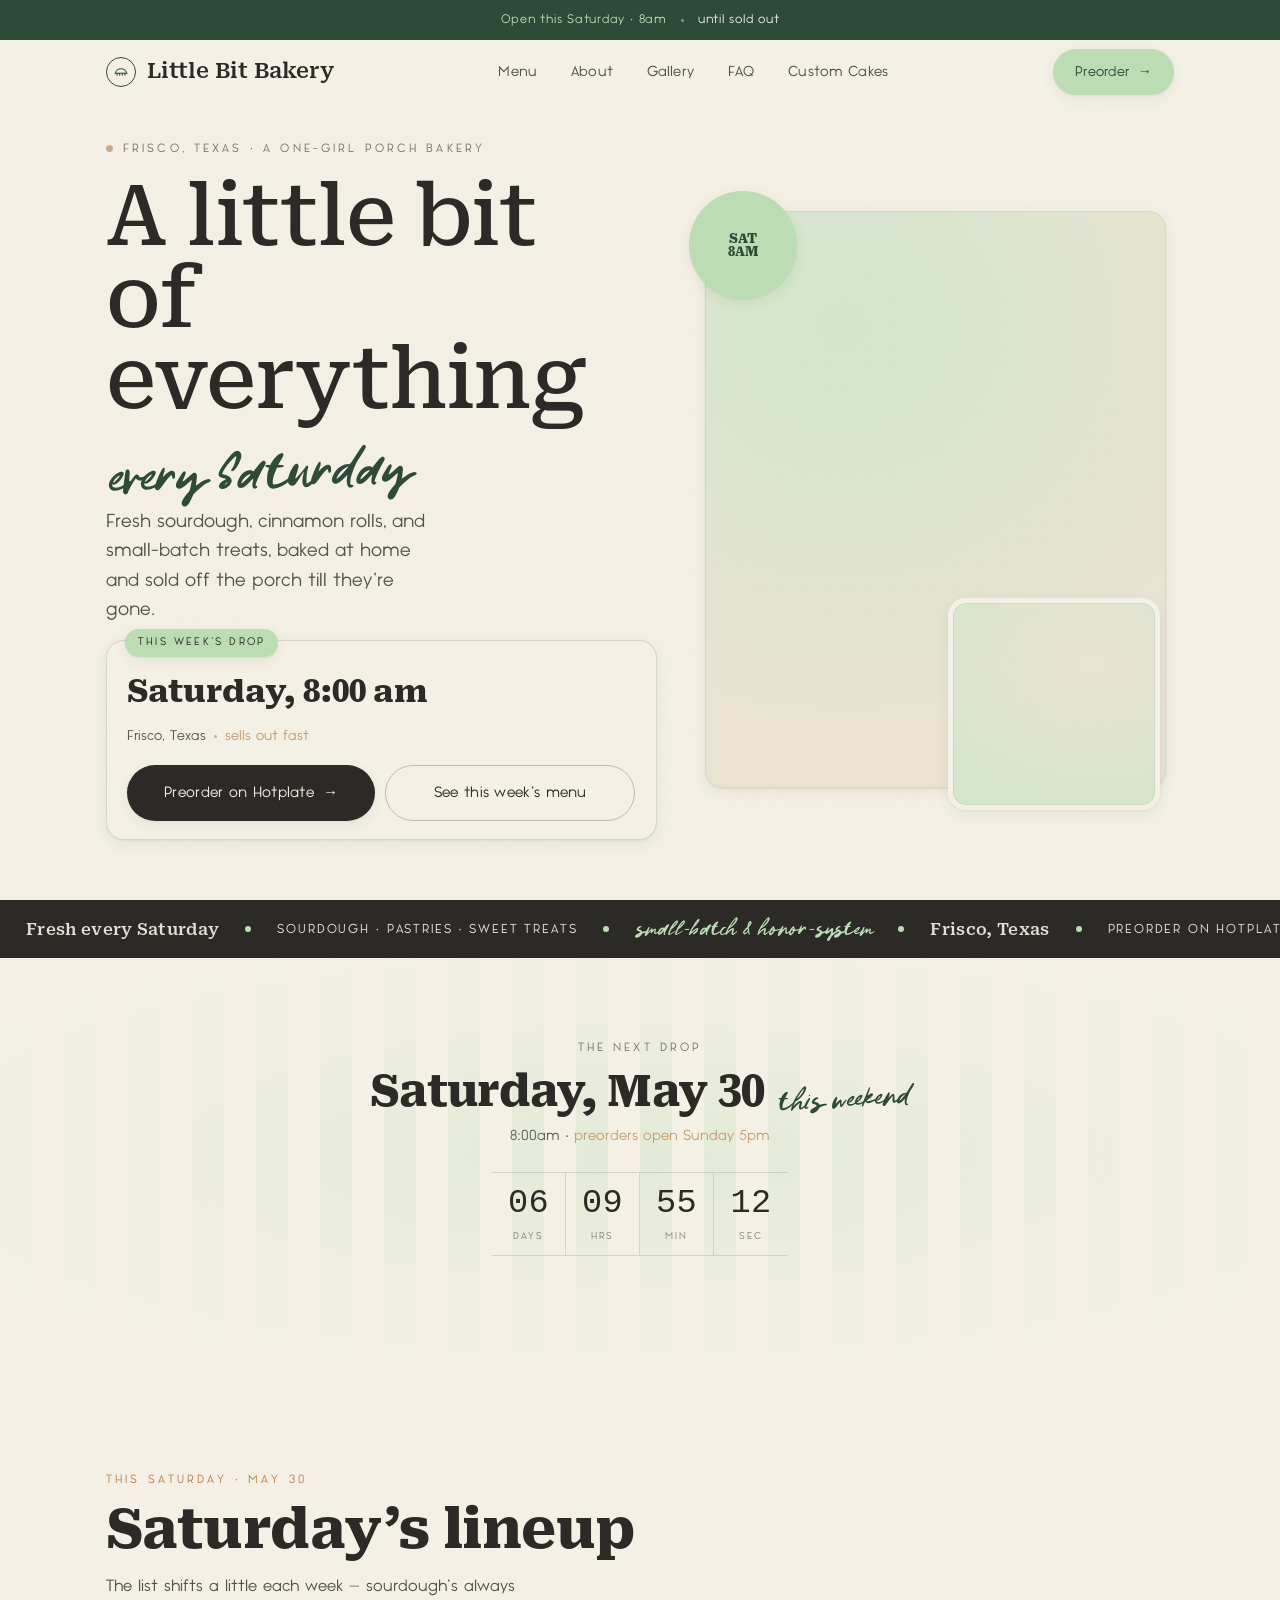
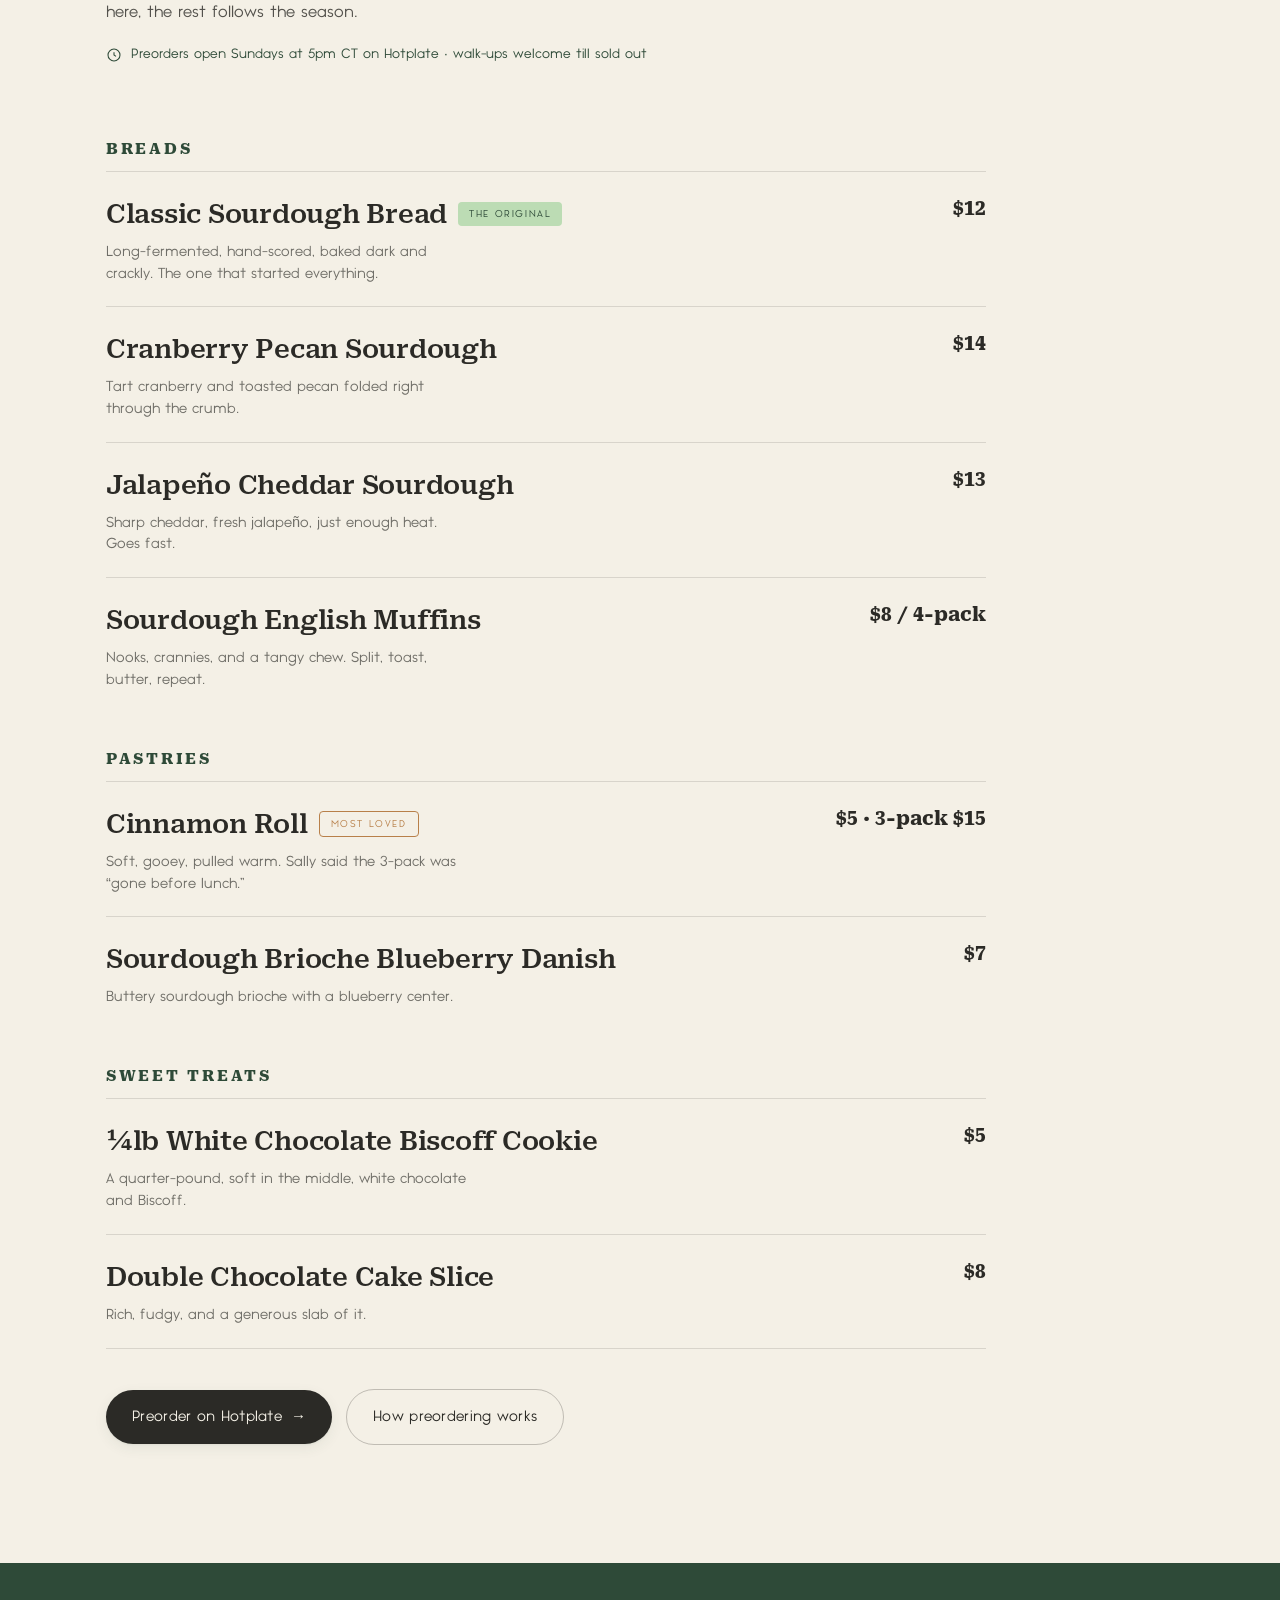
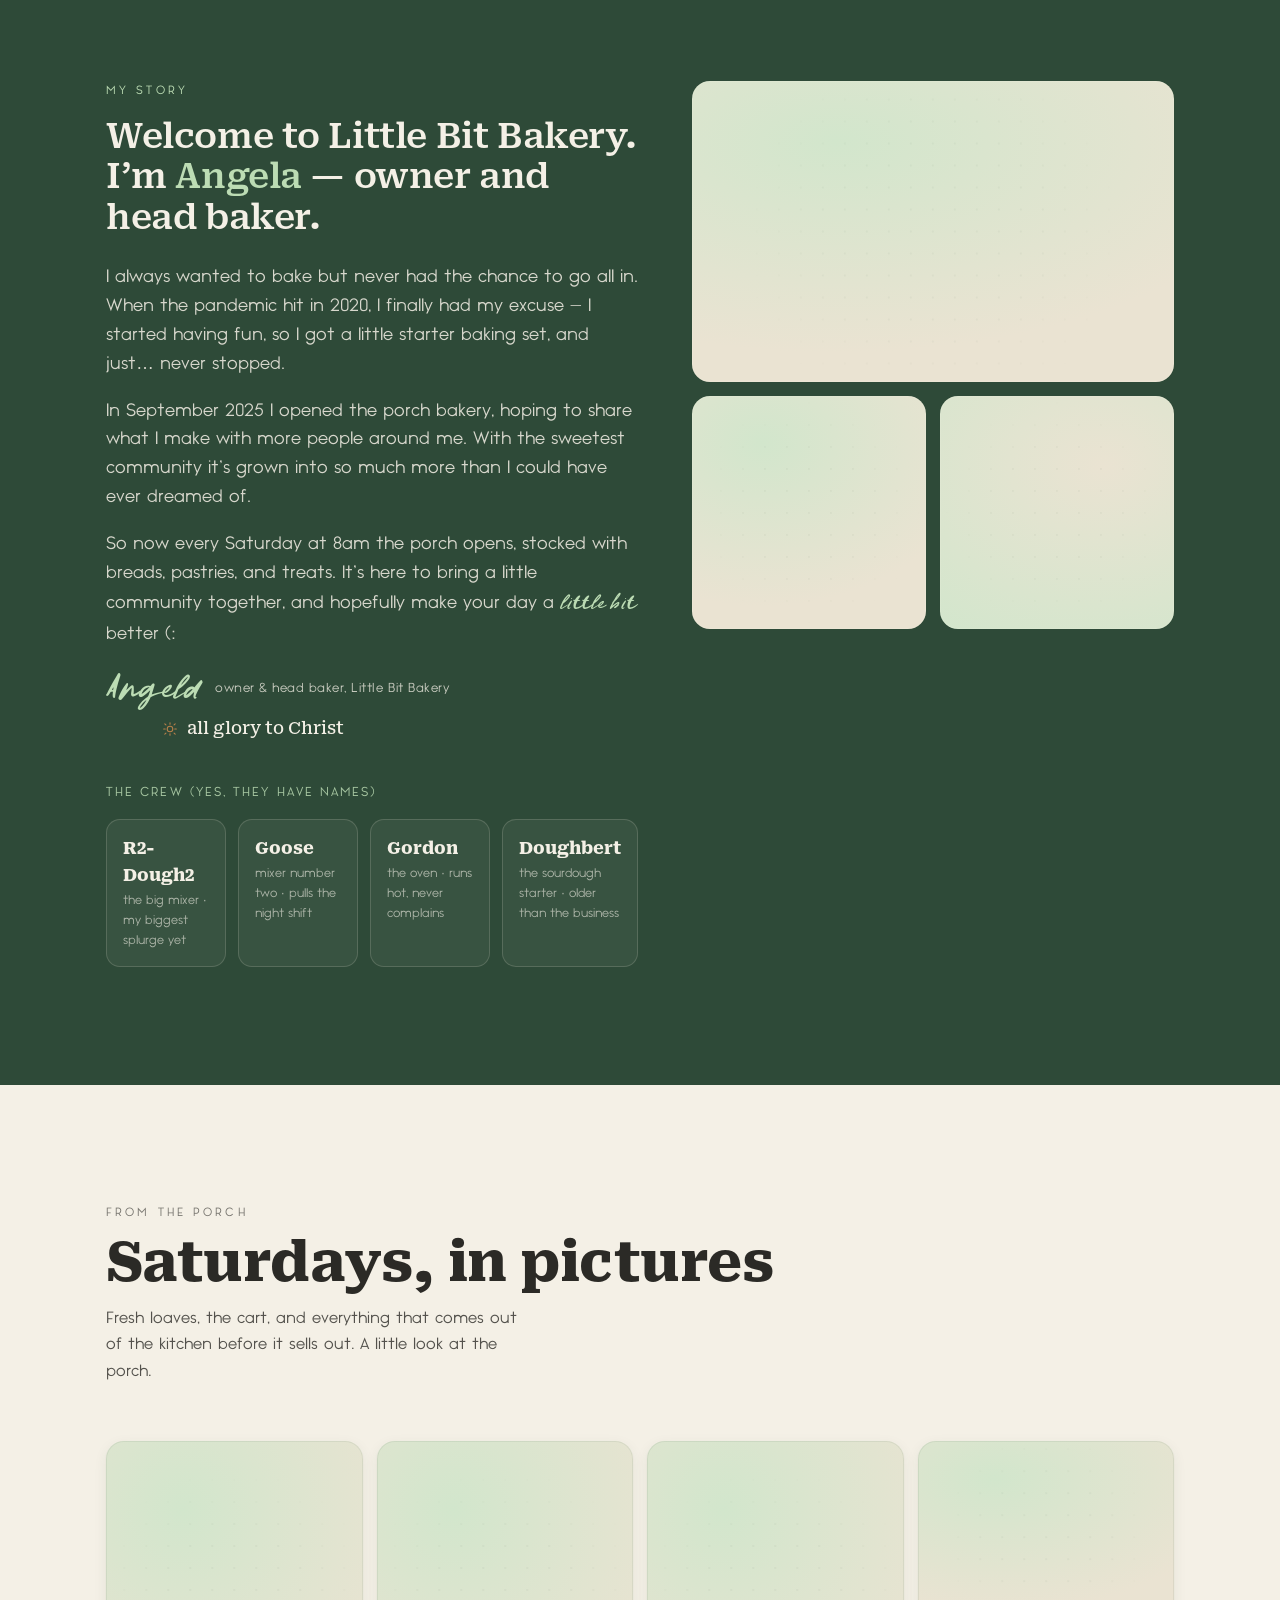
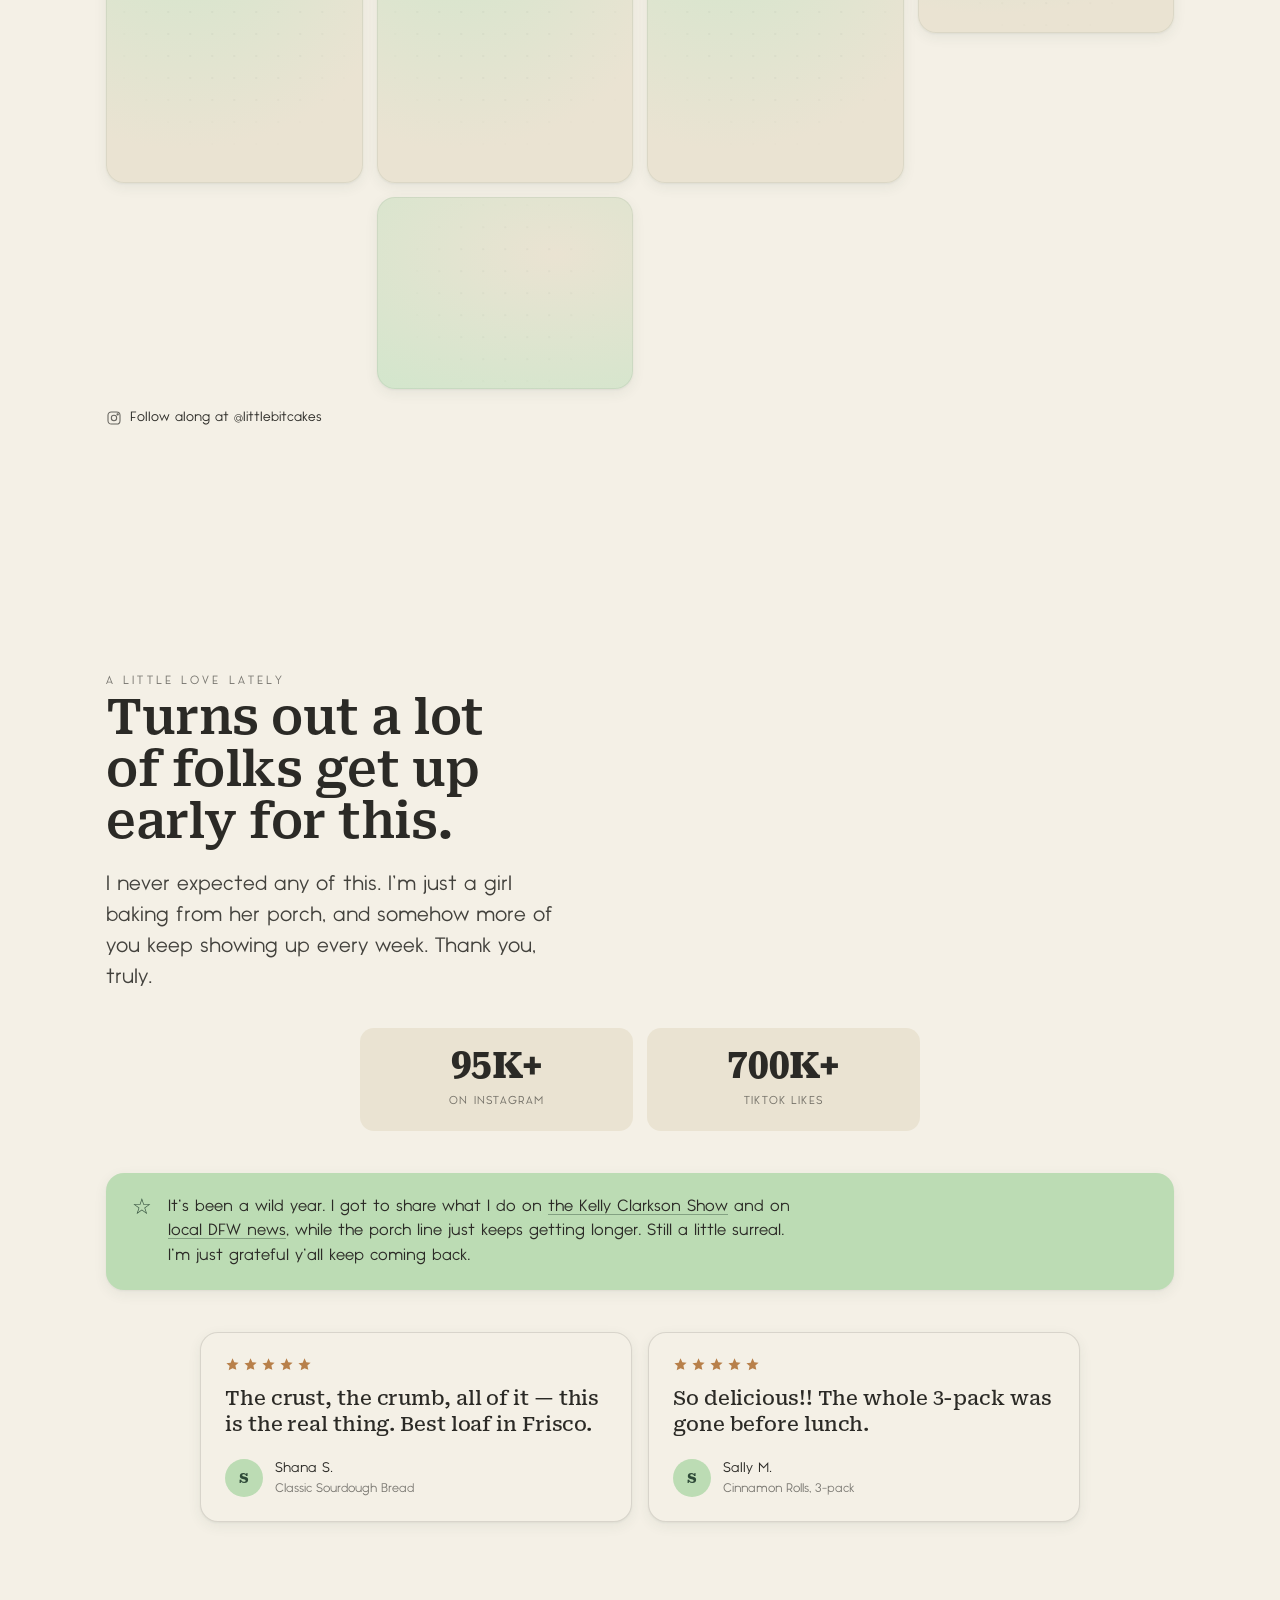
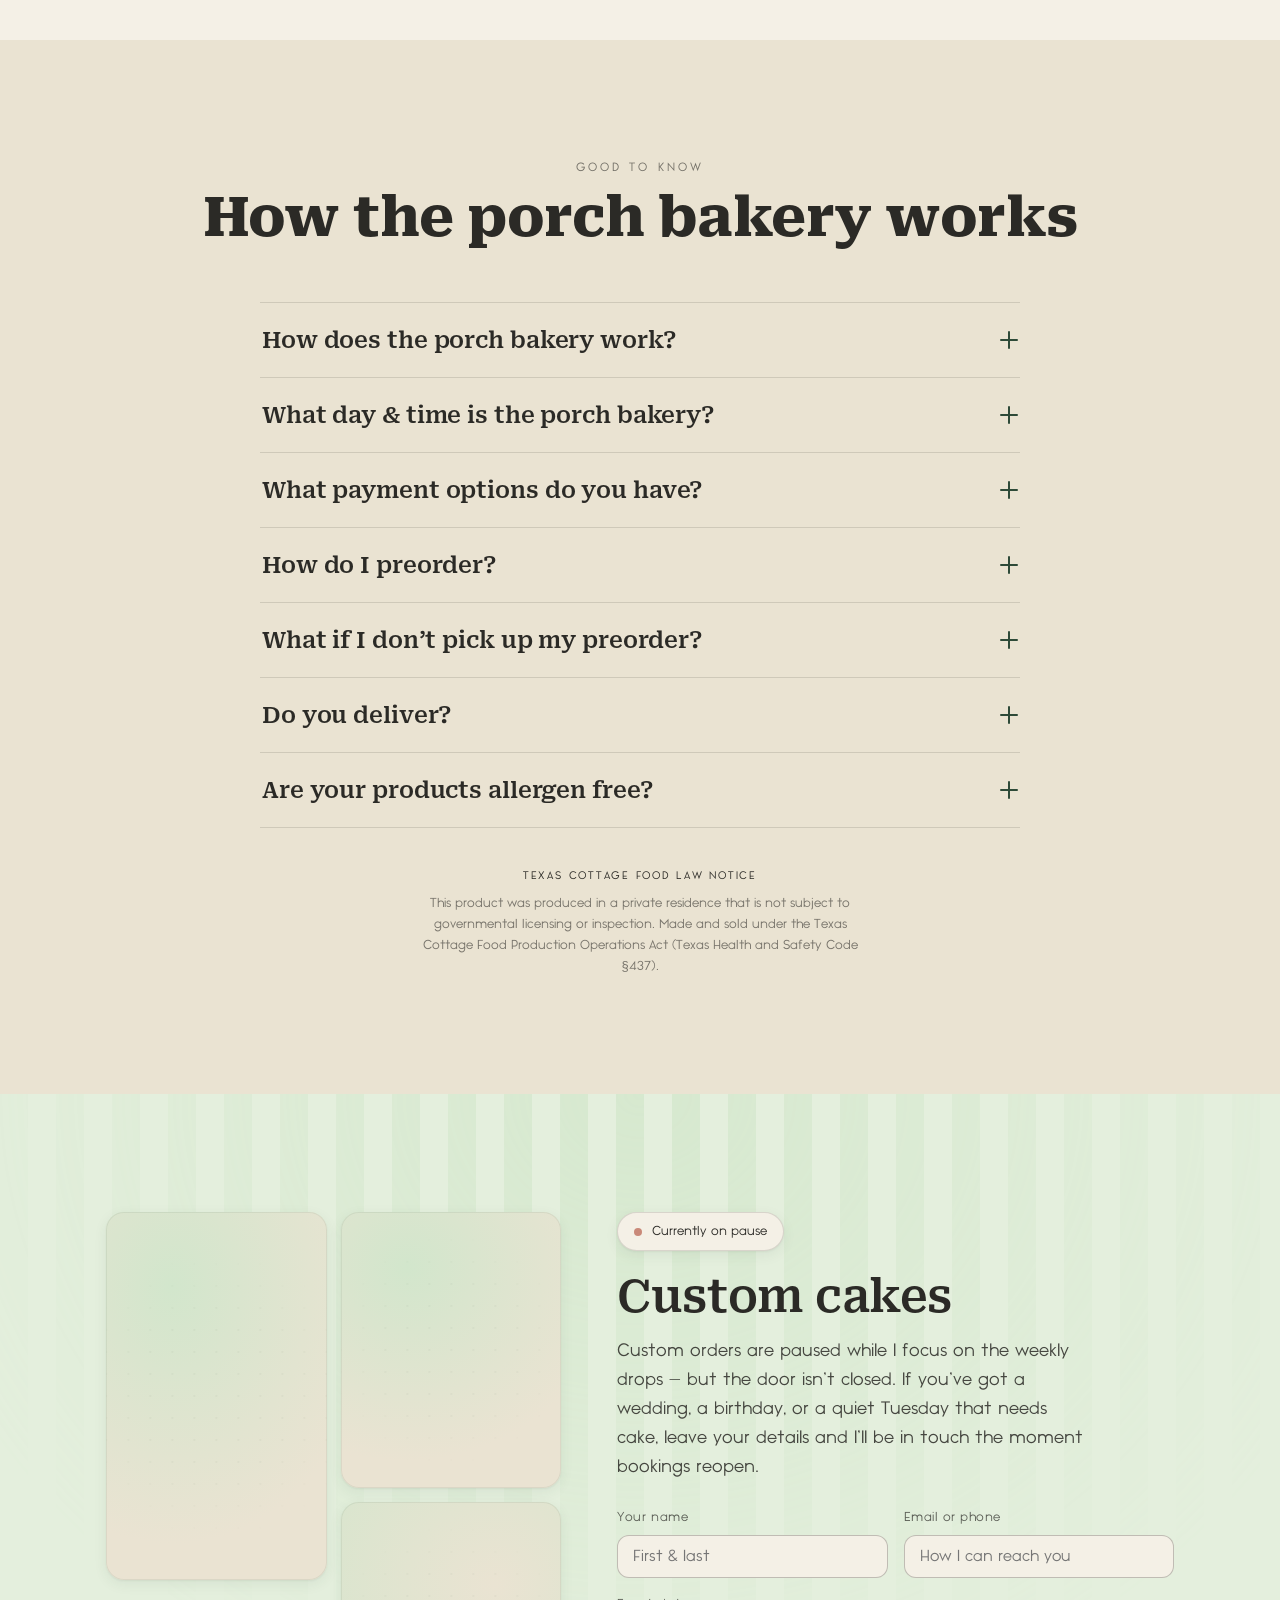
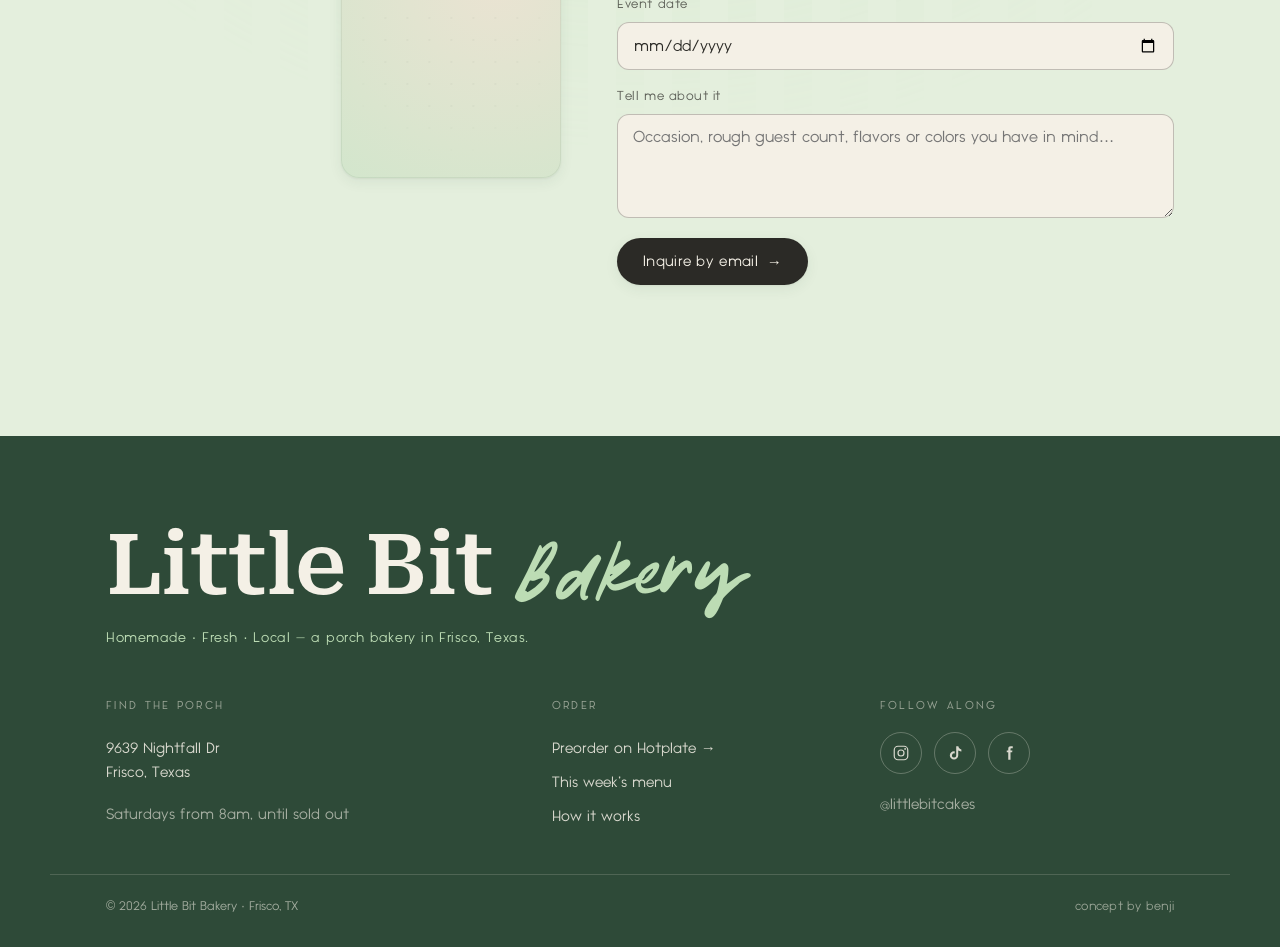
==== index.html @ 1a72464e "Add files via upload" ====
<!DOCTYPE html>
<html lang="en">
<head>
<meta charset="UTF-8">
<meta name="viewport" content="width=device-width, initial-scale=1.0">
<title>Little Bit Bakery — a porch bakery in Frisco, Texas</title>
<meta name="description" content="A porch bakery in Frisco, Texas. Saturday drops at 8am — fresh sourdough, cinnamon rolls, and small-batch bakes. Homemade. Fresh. Local.">
<style>
/* === EMBEDDED FONTS — injected verbatim from fonts.css === */
/* ============================================================
   Little Bit Bakery — embedded fonts (LOCKED)
   Paste this entire block verbatim into your HTML <style>.
   All fonts base64-inlined as woff2 → single portable file,
   zero external requests. Licensing: all free for commercial
   web embedding. Do not substitute or re-convert.

   Type roles (see LBB_FENCE.md §5):
     'Avrile Serif' 500  → hero display
     'Avrile Serif' 600  → nav wordmark + emotional headers
     'Avrile Serif' 800  → functional headers only
     'Noir'         400  → body / UI / menu / FAQ / captions
     'Lemon Pops'   400  → cursive ACCENT only, sparingly
   ============================================================ */

@font-face{
  font-family:'Avrile Serif';
  font-style:normal;
  font-weight:500;
  font-display:swap;
  src:url([data-uri]) format('woff2');
}
@font-face{
  font-family:'Avrile Serif';
  font-style:normal;
  font-weight:600;
  font-display:swap;
  src:url([data-uri]) format('woff2');
}
@font-face{
  font-family:'Avrile Serif';
  font-style:normal;
  font-weight:800;
  font-display:swap;
  src:url([data-uri]) format('woff2');
}
@font-face{
  font-family:'Noir';
  font-style:normal;
  font-weight:400;
  font-display:swap;
  src:url([data-uri]) format('woff2');
}
@font-face{
  font-family:'Lemon Pops';
  font-style:normal;
  font-weight:400;
  font-display:swap;
  src:url([data-uri]) format('woff2');
}


/* ============================================================
   Little Bit Bakery — pitch prototype
   Concept: "The Porch Letter" — editorial, paper-dominant,
   warm sage. Reads like a beautifully typeset note from Angela.
   Palette + type are LOCKED per LBB_FENCE.md. Sage leads;
   Pine is surface only; Caramel/Rose are tiny spice.
   ============================================================ */

:root{
  --ink:#2B2A26;
  --paper:#F4F0E6;
  --paper2:#EAE3D2;
  --sage:#BCDCB4;
  --sage-soft:#D2E6CC;     /* derived tint of sage for empty image slots */
  --sage-mist:#E4EFDD;     /* lighter mint for the cakes backdrop */
  --pine:#2E4A38;
  --caramel:#B8804A;
  --rose:#C98979;

  --cream:#F4F0E6;          /* type on dark grounds */
  --line:rgba(43,42,38,.14);
  --line-strong:rgba(43,42,38,.26);

  /* shadows tinted to the paper hue, never pure black */
  --shadow-s:0 1px 2px rgba(46,74,56,.06), 0 4px 14px rgba(46,74,56,.07);
  --shadow-m:0 2px 6px rgba(46,74,56,.08), 0 18px 40px rgba(46,74,56,.10);

  --maxw:1180px;
  --gut:clamp(20px,5vw,56px);

  --serif:'Avrile Serif',Georgia,'Times New Roman',serif;
  --sans:'Noir',-apple-system,BlinkMacSystemFont,'Segoe UI',sans-serif;
  --script:'Lemon Pops',cursive;
  --mono:ui-monospace,'SF Mono','JetBrains Mono',Menlo,Consolas,monospace;

  --r:18px;
  --ease:cubic-bezier(.22,.61,.36,1);
}

*,*::before,*::after{box-sizing:border-box;margin:0;padding:0}
html{-webkit-text-size-adjust:100%}
body{
  background:var(--paper);
  color:var(--ink);
  font-family:var(--sans);
  font-size:17px;
  line-height:1.6;
  -webkit-font-smoothing:antialiased;
  text-rendering:optimizeLegibility;
  width:100%;
  max-width:100%;
}
img{max-width:100%;display:block}
a{color:inherit;text-decoration:none}
button{font-family:inherit;cursor:pointer;border:none;background:none;color:inherit}
::selection{background:var(--sage);color:var(--ink)}

/* paper grain — fixed, pointer-events none, GPU-isolated */
.grain{
  position:fixed;inset:0;z-index:1;pointer-events:none;opacity:.5;
  background-image:url("data:image/svg+xml,%3Csvg xmlns='http://www.w3.org/2000/svg' width='160' height='160'%3E%3Cfilter id='n'%3E%3CfeTurbulence type='fractalNoise' baseFrequency='.85' numOctaves='2' stitchTiles='stitch'/%3E%3CfeColorMatrix type='saturate' values='0'/%3E%3C/filter%3E%3Crect width='100%25' height='100%25' filter='url(%23n)' opacity='.045'/%3E%3C/svg%3E");
  mix-blend-mode:multiply;
}

/* ---------- type roles (LOCKED) ---------- */
.display{font-family:var(--serif);font-weight:500;line-height:.98;letter-spacing:-.018em}      /* hero display = Avrile 500 */
.h-emotional{font-family:var(--serif);font-weight:600;line-height:1.08;letter-spacing:-.01em}    /* emotional = Avrile 600 */
.h-func{font-family:var(--serif);font-weight:800;line-height:1.0;letter-spacing:-.01em}            /* functional labels = Avrile 800 */
.wordmark{font-family:var(--serif);font-weight:600;letter-spacing:-.01em}                          /* nav wordmark = Avrile 600 */
.script{font-family:var(--script);font-weight:400;line-height:1}

.eyebrow{
  font-family:var(--sans);font-weight:400;
  font-size:12px;letter-spacing:.26em;text-transform:uppercase;
  color:var(--ink);opacity:.62;
}

.container{max-width:var(--maxw);margin-inline:auto;padding-inline:var(--gut)}

/* ---------- buttons ---------- */
.btn{
  display:inline-flex;align-items:center;gap:.6em;
  font-family:var(--sans);font-size:15px;font-weight:400;letter-spacing:.02em;
  padding:15px 26px;border-radius:999px;
  transition:transform .35s var(--ease), box-shadow .35s var(--ease), background .25s;
  will-change:transform;
}
.btn .arrow{transition:transform .35s var(--ease)}
.btn:hover .arrow{transform:translateX(3px)}
/* primary CTA — dark Ink pill. Default: lift only, NO color change. */
.btn-primary{background:var(--ink);color:var(--cream);box-shadow:var(--shadow-s)}
.btn-primary:hover{transform:translateY(-2px);box-shadow:var(--shadow-m)}
.btn-primary:active{transform:translateY(0)}
/* ONLY the hero CTA shifts to caramel on hover */
.btn-hero:hover{background:var(--caramel);color:var(--cream)}
/* secondary = outline/ghost */
.btn-ghost{border:1.5px solid var(--line-strong);color:var(--ink);background:transparent}
.btn-ghost:hover{border-color:var(--ink);transform:translateY(-1px)}
.btn-on-dark{border:1.5px solid rgba(244,240,230,.4);color:var(--cream)}
.btn-on-dark:hover{border-color:var(--cream);background:rgba(244,240,230,.07)}
/* nav CTA — sage fill, distinct from hero's dark Ink primary. NO color change on hover. */
.btn-nav{background:var(--sage);color:var(--pine);box-shadow:var(--shadow-s)}
.btn-nav:hover{transform:translateY(-1px)}

/* ---------- image slots (image-ready, unlabeled) ---------- */
.slot{
  position:relative;overflow:hidden;border-radius:var(--r);
  background:
    radial-gradient(120% 90% at 30% 20%, var(--sage-soft) 0%, var(--paper2) 78%);
  box-shadow:inset 0 0 0 1px rgba(46,74,56,.08), var(--shadow-s);
}
/* a quiet mark so an empty slot reads as a deliberate design state */
.slot::after{
  content:"";position:absolute;inset:0;
  background:
    radial-gradient(circle at center, rgba(46,74,56,.10) 0 1.2px, transparent 1.4px) center/22px 22px;
  opacity:.35;
  -webkit-mask-image:radial-gradient(circle, #000 38%, transparent 70%);
          mask-image:radial-gradient(circle, #000 38%, transparent 70%);
}
.slot.tone2{background:radial-gradient(120% 90% at 70% 30%, var(--paper2) 0%, var(--sage-soft) 100%)}
.slot.tone-pine{background:linear-gradient(160deg,#3a5945,#2E4A38)}
.slot.tone-pine::after{background:radial-gradient(circle at center, rgba(244,240,230,.10) 0 1.2px, transparent 1.4px) center/22px 22px}

/* ---------- reveal motion (IntersectionObserver) ---------- */
.reveal{opacity:0;transform:translateY(22px);transition:opacity .8s var(--ease),transform .8s var(--ease)}
.reveal.in{opacity:1;transform:none}
.reveal[data-d="1"]{transition-delay:.08s}
.reveal[data-d="2"]{transition-delay:.16s}
.reveal[data-d="3"]{transition-delay:.24s}
.reveal[data-d="4"]{transition-delay:.32s}

/* =========================================================
   NAV
   ========================================================= */
.headwrap{position:sticky;top:0;z-index:50}
header.nav{
  background:var(--paper);
  border-bottom:1px solid transparent;
  transition:border-color .3s, box-shadow .3s;
}
header.nav.stuck{border-bottom-color:var(--line);box-shadow:0 2px 12px rgba(46,74,56,.06)}
.nav-row{display:flex;align-items:center;justify-content:space-between;height:64px}
.brand{display:flex;align-items:center;gap:11px;font-size:21px}
.brand .seal-sm{
  width:30px;height:30px;border-radius:50%;
  border:1.5px solid var(--pine);
  display:grid;place-items:center;flex:none;
  color:var(--pine);
}
.brand .seal-sm svg{width:16px;height:16px}
.nav-links{display:none;align-items:center;gap:34px}
.nav-links a{font-size:14.5px;letter-spacing:.01em;position:relative;padding:4px 0;opacity:.82;transition:opacity .2s}
.nav-links a:hover{opacity:1}
.nav-links a::after{content:"";position:absolute;left:0;right:0;bottom:-1px;height:1.5px;background:var(--pine);transform:scaleX(0);transform-origin:left;transition:transform .35s var(--ease)}
.nav-links a:hover::after{transform:scaleX(1)}
.nav-cta{display:flex;align-items:center;gap:14px}
.nav-cta .btn{padding:11px 20px;font-size:14px}
.nav-cta .btn-nav{display:none}  /* hidden on mobile — hamburger + banner carry it */
.hamb{display:inline-flex;flex-direction:column;gap:5px;padding:8px;margin-right:-8px}
.hamb span{width:22px;height:1.8px;background:var(--ink);border-radius:2px;transition:transform .3s var(--ease),opacity .2s}
.hamb.open span:nth-child(1){transform:translateY(6.8px) rotate(45deg)}
.hamb.open span:nth-child(2){opacity:0}
.hamb.open span:nth-child(3){transform:translateY(-6.8px) rotate(-45deg)}

/* mobile drawer — top set dynamically in JS to sit just below the nav */
.drawer{
  position:fixed;left:0;right:0;top:104px;z-index:48;
  background:var(--paper);
  border-bottom:1px solid var(--line);
  transform:translateY(-120%);transition:transform .42s var(--ease);
  box-shadow:var(--shadow-m);
  max-height:calc(100vh - 104px);overflow-y:auto;
}
.drawer.open{transform:translateY(0)}
.drawer nav{display:flex;flex-direction:column;padding:10px var(--gut) 24px}
.drawer nav a{font-family:var(--serif);font-weight:600;font-size:24px;padding:15px 0;border-bottom:1px solid var(--line)}

/* =========================================================
   HERO  (blink test — drop info + CTA visible w/o scroll)
   ========================================================= */
.hero{position:relative;padding-top:18px;padding-bottom:38px;overflow:hidden}
.hero-grid{display:grid;gap:26px}
.hero-eyebrow{display:flex;align-items:center;gap:10px;margin-bottom:18px}
.hero-eyebrow .dot{width:7px;height:7px;border-radius:50%;background:var(--caramel);flex:none}
.hero h1{
  font-size:clamp(2.6rem,11vw,4.4rem);
  margin-bottom:6px;
}
.hero h1 .line{display:block}
.hero h1 .script-line{margin-top:-.04em}
.hero h1 .script{
  font-family:var(--script);font-weight:400;
  color:var(--pine);
  font-size:.62em;line-height:.9;
  display:inline-block;transform:rotate(-2deg);
  margin:0 .04em;
}
.hero .lede{
  font-size:clamp(1rem,3.6vw,1.18rem);
  max-width:34ch;color:var(--ink);opacity:.8;margin-top:8px;line-height:1.55;
}

/* the drop card — the load-bearing blink-test element */
.drop-card{
  margin-top:16px;
  background:var(--paper);
  border:1px solid var(--line);
  border-radius:var(--r);
  padding:20px 20px 18px;
  box-shadow:var(--shadow-s);
  position:relative;
}
.drop-card .tag{
  position:absolute;top:-12px;left:18px;
  background:var(--sage);color:var(--ink);
  font-size:11px;letter-spacing:.2em;text-transform:uppercase;
  padding:5px 13px;border-radius:999px;font-weight:400;
  box-shadow:var(--shadow-s);
}
.drop-when{display:flex;align-items:baseline;gap:10px;flex-wrap:wrap;margin-top:6px}
.drop-when .big{font-family:var(--serif);font-weight:800;font-size:clamp(1.5rem,7vw,1.95rem);letter-spacing:-.01em}
.drop-when .at{font-size:14px;opacity:.7}
.drop-meta{display:flex;align-items:center;gap:8px;flex-wrap:wrap;margin-top:8px;font-size:14px;opacity:.78}
.drop-meta .sep{width:3px;height:3px;border-radius:50%;background:var(--ink);opacity:.4}
.sellout{color:var(--caramel);font-weight:400}
.drop-actions{display:flex;flex-direction:column;gap:10px;margin-top:18px}
.drop-actions .btn{justify-content:center;width:100%}

/* hero visual — slot stack + rotating seal */
.hero-visual{position:relative;margin-top:20px;margin-right:8px}
.hero-slot{aspect-ratio:4/5;width:100%}
.hero-slot.b{position:absolute;width:42%;aspect-ratio:1/1;right:6px;bottom:-22px;border:5px solid var(--paper)}

/* rotating seal (pure CSS) */
.seal{
  position:absolute;z-index:3;
  width:100px;height:100px;left:-12px;top:-22px;
}
.seal .ring{width:100%;height:100%;animation:spin 26s linear infinite}
@keyframes spin{to{transform:rotate(360deg)}}
.seal text{font-family:var(--sans);font-size:8.4px;letter-spacing:.18em;fill:var(--ink);text-transform:uppercase}
.seal .core{
  position:absolute;inset:0;display:grid;place-items:center;
}
.seal .core span{
  font-family:var(--serif);font-weight:800;font-size:13px;color:var(--pine);
  text-align:center;line-height:1;letter-spacing:-.01em;
}
.seal-disc{position:absolute;inset:6px;border-radius:50%;background:var(--sage);box-shadow:var(--shadow-s)}

/* trust strip under hero */
.trust{
  border-top:1px solid var(--line);border-bottom:1px solid var(--line);
  margin-top:30px;
}
.trust-row{display:flex;flex-wrap:wrap;gap:8px 26px;padding:16px 0;align-items:center;justify-content:space-between}
.trust-item{display:flex;align-items:center;gap:9px;font-size:13.5px;opacity:.82}
.trust-item b{font-family:var(--serif);font-weight:800;opacity:1}
.trust-item svg{width:16px;height:16px;color:var(--pine);flex:none}

/* =========================================================
   SECTION scaffolding
   ========================================================= */
section{position:relative;z-index:2}
.sec{padding:clamp(64px,12vw,118px) 0}
.sec-head{margin-bottom:clamp(34px,6vw,56px)}
.sec-head .eyebrow{display:block;margin-bottom:14px}
.sec-head h2{font-size:clamp(2.1rem,8.5vw,3.4rem)}
.sec-head p{max-width:48ch;margin-top:16px;opacity:.8;font-size:1.02rem}

/* =========================================================
   PINSTRIPE — newstorefront's real recipe: wide stripes,
   radial mask that fades at the edges (no hard seam)
   ========================================================= */
.blend-paper{background:var(--paper)}
.blend-paper2{background:var(--paper2)}

/* =========================================================
   BLACK TICKER — hero → countdown divider
   ========================================================= */
.ticker{background:var(--ink);color:var(--cream);overflow:hidden;padding:13px 0;position:relative;z-index:3}
.ticker-track{display:flex;align-items:center;gap:0;width:max-content;animation:march 34s linear infinite}
.ticker .ti{font-family:var(--sans);font-size:13px;letter-spacing:.14em;text-transform:uppercase;white-space:nowrap;padding:0 26px;opacity:.92}
.ticker .ti-serif{font-family:var(--serif);font-weight:600;text-transform:none;letter-spacing:.02em;font-size:16px}
.ticker .ti-script{font-family:var(--script);text-transform:none;letter-spacing:0;font-size:20px;opacity:1;color:var(--sage)}
.ticker .td{width:6px;height:6px;border-radius:50%;background:var(--sage);flex:none}
@keyframes march{from{transform:translateX(0)}to{transform:translateX(-50%)}}

/* =========================================================
   TOP BANNER — shows only at very top, collapses on scroll
   ========================================================= */
.topbar{
  background:var(--pine);color:var(--cream);
  overflow:hidden;
  max-height:40px;
  transition:max-height .4s var(--ease),opacity .3s;
  will-change:max-height;
}
.topbar.collapsed{max-height:0;opacity:0}
.topbar-row{
  display:flex;align-items:center;justify-content:center;gap:14px;
  min-height:40px;padding:0 12px;font-size:12.5px;letter-spacing:.06em;text-align:center;
}
.topbar-row .sage{color:var(--sage)}
.topbar-row .sep{width:3px;height:3px;border-radius:50%;background:var(--sage);opacity:.6;flex:none}
.topbar-row .hide-narrow{display:none}
.topbar-row{font-size:11.5px;letter-spacing:.04em}
@media (min-width:560px){
  .topbar-row{font-size:12.5px;letter-spacing:.06em}
  .topbar-row .hide-narrow{display:inline}
}
/* keep the brand wordmark on one line on mobile */
.brand{white-space:nowrap}
.brand .wordmark{font-size:clamp(17px,5vw,21px)}

/* =========================================================
   COUNTDOWN — compact, real pinstripe ground, blends into menu
   ========================================================= */
.count-sec{padding:clamp(48px,8vw,80px) 0 clamp(60px,10vw,96px);text-align:center;position:relative;background:var(--paper);overflow:hidden}
.drop-stripes{
  position:absolute;inset:0;pointer-events:none;
  background-image:repeating-linear-gradient(90deg,var(--sage) 0 32px,transparent 32px 64px);
  opacity:.30;
  -webkit-mask-image:radial-gradient(80% 72% at 50% 50%,#000,transparent 80%);
          mask-image:radial-gradient(80% 72% at 50% 50%,#000,transparent 80%);
}
.count-inner{position:relative}
.count-eyebrow{display:block;margin-bottom:12px}
.count-when{font-family:var(--serif);font-weight:800;font-size:clamp(1.7rem,8vw,2.7rem);letter-spacing:-.015em;line-height:1.04}
.count-when .scriptbit{font-family:var(--script);font-weight:400;color:var(--pine);font-size:.62em;display:inline-block;transform:rotate(-3deg);margin-left:.15em}
.count-sub{margin-top:10px;font-size:14.5px;opacity:.75}
.count-sub b{font-weight:400;color:var(--caramel)}
.countdown{display:inline-flex;gap:0;margin-top:24px;border-top:1px solid var(--line);border-bottom:1px solid var(--line)}
.cd-unit{padding:14px 4px 11px;min-width:74px;border-right:1px solid var(--line)}
.cd-unit:last-child{border-right:0}
.cd-num{font-family:var(--mono);font-weight:500;font-size:clamp(1.5rem,6vw,2.1rem);line-height:1;font-variant-numeric:tabular-nums;letter-spacing:.01em}
.cd-lbl{font-size:10px;letter-spacing:.18em;text-transform:uppercase;opacity:.55;margin-top:8px}
.count-cta{margin-top:26px;display:flex;justify-content:center}

/* =========================================================
   MENU  (now CREAM so the pinstripe fade flows in naturally)
   ========================================================= */
.menu-band{background:var(--paper)}
.menu-band .eyebrow{color:var(--caramel);opacity:1}
.menu-cat{font-family:var(--serif);font-weight:800;font-size:.95rem;letter-spacing:.18em;text-transform:uppercase;color:var(--pine);margin:34px 0 4px;padding-bottom:6px}
.menu-cat:first-of-type{margin-top:8px}
.menu-note{
  display:inline-flex;align-items:center;gap:9px;margin-top:18px;
  font-size:13.5px;color:var(--pine);
}
.menu-note svg{width:16px;height:16px;flex:none}
.menu-list{display:grid;gap:0;margin-top:8px}
.m-item{
  display:grid;grid-template-columns:1fr auto;gap:6px 18px;align-items:start;
  padding:22px 0;border-top:1px solid var(--line);
}
.m-item:last-child{border-bottom:1px solid var(--line)}
.m-name{font-family:var(--serif);font-weight:600;font-size:clamp(1.25rem,5vw,1.6rem);letter-spacing:-.01em;display:flex;align-items:center;gap:11px;flex-wrap:wrap}
.m-price{font-family:var(--serif);font-weight:800;font-size:1.18rem;color:var(--ink);white-space:nowrap}
.m-desc{grid-column:1/2;font-size:14.5px;color:rgba(43,42,38,.66);max-width:46ch;line-height:1.5}
/* item tags — clean rectangles, Noir */
.pill{
  font-family:var(--sans);font-weight:400;font-size:10px;letter-spacing:.16em;text-transform:uppercase;
  padding:4px 11px;color:var(--pine);
  background:var(--sage);
  border-radius:4px;
}
.pill.caramel{background:transparent;border:1px solid var(--caramel);color:var(--caramel)}
.menu-cta{margin-top:40px;display:flex;flex-wrap:wrap;gap:14px;align-items:center}
/* hover animations DESKTOP ONLY (static on mobile/tablet) */
@media (hover:hover) and (min-width:880px){
  .m-item{transition:padding-left .4s var(--ease)}
  .m-item:hover{padding-left:10px}
}

/* =========================================================
   ABOUT
   ========================================================= */
.about-pine{background:var(--pine);color:var(--cream)}
.about-pine .eyebrow{color:var(--sage);opacity:1}
.about-grid{display:grid;gap:36px}
.about-lede{font-family:var(--serif);font-weight:600;font-size:clamp(1.5rem,6vw,2.15rem);line-height:1.18;letter-spacing:-.012em;margin-bottom:26px}
.about-lede .hl{color:var(--sage)}
.about-body p{margin-top:18px;max-width:60ch;color:rgba(244,240,230,.85)}
.about-body p:first-child{margin-top:0}
.about-body em{font-family:var(--script);font-style:normal;font-size:1.12em;color:var(--sage)}
.about-sign{margin-top:26px;display:flex;align-items:center;gap:14px}
.about-sign .sig{font-family:var(--script);font-size:2.1rem;color:var(--sage);line-height:.8}
.about-sign .who{font-size:13px;letter-spacing:.04em;color:rgba(244,240,230,.78)}
.about-media{display:grid;gap:14px;grid-template-columns:1fr 1fr;align-content:start}
.about-media .slot{aspect-ratio:1/1;box-shadow:inset 0 0 0 1px rgba(244,240,230,.12)}
.about-media .slot.wide{grid-column:1/3;aspect-ratio:16/10}
/* glory line — standalone, NO box, under the name and nudged right, WHITE */
.glory{
  margin-top:14px;margin-left:56px;
  font-family:var(--serif);font-weight:500;font-size:1.05rem;color:var(--cream);
  display:flex;align-items:center;gap:9px;
}
.glory .sun{color:var(--caramel);flex:none}

/* named-equipment row — Angela's quirk, earns one tasteful spot */
.crew{margin-top:40px}
.crew-title{font-size:13px;letter-spacing:.16em;text-transform:uppercase;color:var(--sage);opacity:.85;margin-bottom:16px}
.crew-row{display:grid;gap:12px;grid-template-columns:repeat(2,1fr)}
.crew-card{
  background:rgba(244,240,230,.05);border:1px solid rgba(244,240,230,.16);border-radius:14px;
  padding:15px 16px;
}
.crew-card .nm{font-family:var(--serif);font-weight:800;font-size:1.05rem;color:var(--cream)}
.crew-card .rl{font-size:12.5px;color:rgba(244,240,230,.62);margin-top:2px}
@media (hover:hover) and (min-width:880px){
  .crew-card{transition:transform .35s var(--ease),background .3s}
  .crew-card:hover{transform:translateY(-3px);background:rgba(244,240,230,.09)}
}

/* =========================================================
   GALLERY  (mixed aspect ratios, not a uniform grid)
   ========================================================= */
.gal{display:grid;gap:14px;grid-template-columns:repeat(2,1fr)}
.gal .slot{width:100%}
.gal .a{aspect-ratio:3/4}
.gal .b{aspect-ratio:3/4}
.gal .c{grid-column:1/3;aspect-ratio:16/9}
.gal .d{aspect-ratio:1/1}
.gal .e{aspect-ratio:1/1}
.gal-cap{margin-top:18px;font-size:13.5px;opacity:.6;display:flex;align-items:center;gap:8px}

/* =========================================================
   REVIEWS / social proof
   ========================================================= */
/* A Little Love Lately */
.love-head{max-width:680px;margin-bottom:34px}
.love-title{font-size:clamp(2rem,7.5vw,3rem);max-width:16ch}
.love-title{color:var(--ink)}
.love-lede{margin-top:20px;font-size:clamp(1.05rem,4vw,1.3rem);line-height:1.5;max-width:42ch;opacity:.88}
.love-callout{
  display:flex;gap:16px;align-items:flex-start;
  background:var(--sage);color:var(--ink);
  border-radius:var(--r);padding:22px 26px;margin-bottom:42px;
  box-shadow:var(--shadow-s);
}
.love-callout .lc-star{font-size:1.4rem;color:var(--pine);flex:none;line-height:1.2}
.love-callout p{font-size:1.02rem;line-height:1.5;max-width:70ch}
.love-callout b{font-weight:400;border-bottom:1.5px solid rgba(46,74,56,.4)}

.proof-stats{display:grid;grid-template-columns:repeat(2,1fr);gap:14px;margin-bottom:42px;max-width:560px;margin-inline:auto}
.stat{background:var(--paper2);border-radius:14px;padding:20px 16px;text-align:center}
.stat .n{font-family:var(--serif);font-weight:800;font-size:clamp(1.6rem,7vw,2.3rem);line-height:1;letter-spacing:-.01em}
.stat .l{font-size:11.5px;letter-spacing:.1em;text-transform:uppercase;opacity:.62;margin-top:8px}
.reviews{display:grid;gap:16px}
.review{
  background:var(--paper);border:1px solid var(--line);border-radius:var(--r);
  padding:24px 24px 22px;box-shadow:var(--shadow-s);position:relative;
}
.review .stars{display:flex;gap:3px;color:var(--caramel);margin-bottom:14px}
.review .stars svg{width:15px;height:15px}
.review q{font-family:var(--serif);font-weight:500;font-size:1.22rem;line-height:1.34;display:block;quotes:none;letter-spacing:-.005em}
.review .meta{margin-top:18px;display:flex;align-items:center;gap:12px}
.review .av{width:38px;height:38px;border-radius:50%;background:var(--sage);display:grid;place-items:center;font-family:var(--serif);font-weight:800;font-size:14px;color:var(--pine);flex:none}
.review .who{font-size:14px;font-weight:400}
.review .what{font-size:12.5px;opacity:.6}

.press{margin-top:34px;display:flex;flex-wrap:wrap;gap:10px 22px;align-items:center;padding-top:26px;border-top:1px solid var(--line)}
.press .lbl{font-size:11.5px;letter-spacing:.18em;text-transform:uppercase;opacity:.5;width:100%;margin-bottom:4px}
.press .name{font-family:var(--serif);font-weight:600;font-size:1.05rem;opacity:.78}

/* =========================================================
   FAQ
   ========================================================= */
.faq{max-width:760px;margin-inline:auto}
.faq-item{border-top:1px solid var(--line)}
.faq-item:last-child{border-bottom:1px solid var(--line)}
.faq-q{
  width:100%;display:flex;align-items:center;justify-content:space-between;gap:18px;
  text-align:left;padding:24px 2px;
  font-family:var(--serif);font-weight:600;font-size:clamp(1.12rem,4.6vw,1.4rem);letter-spacing:-.005em;
}
.faq-q .ic{position:relative;width:18px;height:18px;flex:none}
.faq-q .ic::before,.faq-q .ic::after{content:"";position:absolute;background:var(--pine);border-radius:2px}
.faq-q .ic::before{top:50%;left:0;right:0;height:2px;transform:translateY(-50%)}
.faq-q .ic::after{left:50%;top:0;bottom:0;width:2px;transform:translateX(-50%);transition:transform .3s var(--ease)}
.faq-item.open .faq-q .ic::after{transform:translateX(-50%) scaleY(0)}
.faq-a{max-height:0;overflow:hidden;transition:max-height .42s var(--ease)}
.faq-a-inner{padding:0 2px 26px;max-width:60ch;opacity:.85;font-size:1rem}
.faq-disclaim{margin-top:40px;font-size:13px;color:rgba(43,42,38,.6);line-height:1.6;max-width:64ch;margin-inline:auto;text-align:center}
.faq-disclaim strong{display:block;color:var(--ink);font-weight:400;letter-spacing:.16em;text-transform:uppercase;font-size:11px;margin-bottom:8px}

/* =========================================================
   CUSTOM CAKE inquiry (paused state)
   ========================================================= */
.cake{background:var(--sage-mist);position:relative;overflow:hidden}
.cake::before{
  content:"";position:absolute;inset:0;pointer-events:none;
  background-image:repeating-linear-gradient(90deg,var(--sage) 0 28px,transparent 28px 56px);
  opacity:.34;
  -webkit-mask-image:radial-gradient(85% 100% at 50% 0%,#000,transparent 70%);
          mask-image:radial-gradient(85% 100% at 50% 0%,#000,transparent 70%);
}
.cake .container{position:relative}
.cake-grid{display:grid;gap:38px}
.cake-media{display:grid;gap:14px;grid-template-columns:1fr 1fr}
.cake-media .slot{aspect-ratio:4/5}
.cake-media .slot.tall{grid-row:span 2;aspect-ratio:auto}
.paused-note{
  display:inline-flex;align-items:center;gap:10px;
  background:var(--paper);border:1px solid var(--line);border-radius:999px;
  padding:8px 16px;font-size:13px;margin-bottom:22px;box-shadow:var(--shadow-s);
}
.paused-note .pdot{width:8px;height:8px;border-radius:50%;background:var(--rose);flex:none}
.cake form{margin-top:26px;display:grid;gap:16px}
.field{display:grid;gap:7px}
.field label{font-size:13px;letter-spacing:.04em;opacity:.72}
.field input,.field textarea{
  font-family:var(--sans);font-size:16px;color:var(--ink);
  background:var(--paper);border:1px solid var(--line-strong);border-radius:12px;
  padding:13px 15px;transition:border-color .25s, box-shadow .25s;width:100%;
}
.field input:focus,.field textarea:focus{outline:none;border-color:var(--pine);box-shadow:0 0 0 3px rgba(46,74,56,.1)}
.field textarea{resize:vertical;min-height:104px}
.row2{display:grid;gap:16px}
.cake form .btn{justify-self:start;margin-top:4px}
.form-msg{font-size:14px;color:var(--pine);min-height:1.2em;opacity:0;transition:opacity .3s}
.form-msg.show{opacity:1}

/* =========================================================
   FOOTER  (Pine surface — big wordmark moment)
   ========================================================= */
footer{background:var(--pine);color:var(--cream);position:relative;z-index:2}
.foot-top{padding-top:clamp(56px,10vw,90px);padding-bottom:40px}
.foot-mark{font-family:var(--serif);font-weight:600;font-size:clamp(2rem,9vw,5.2rem);line-height:.95;letter-spacing:-.02em;word-break:break-word}
.foot-mark .script{font-family:var(--script);font-weight:400;color:var(--sage);display:inline-block;transform:rotate(-3deg)}
.foot-tag{margin-top:14px;color:var(--sage);font-size:14px;letter-spacing:.04em}
.foot-cols{display:grid;gap:34px;margin-top:48px}
.foot-col h4{font-size:11.5px;letter-spacing:.2em;text-transform:uppercase;color:rgba(244,240,230,.55);margin-bottom:16px;font-weight:400}
.foot-col a,.foot-col p{display:block;color:rgba(244,240,230,.86);font-size:15px;padding:5px 0;transition:color .2s}
.foot-col a:hover{color:var(--sage)}
.socials{display:flex;gap:12px}
.socials a{
  width:42px;height:42px;border-radius:50%;border:1px solid rgba(244,240,230,.28);
  display:grid;place-items:center;transition:background .25s,border-color .25s,transform .3s var(--ease)
}
.socials a:hover{background:rgba(244,240,230,.08);border-color:var(--sage);transform:translateY(-2px)}
.socials svg{width:18px;height:18px}
.foot-legal{padding-top:26px;border-top:1px solid rgba(244,240,230,.16)}
.foot-legal p{font-size:12px;line-height:1.6;color:rgba(244,240,230,.5);max-width:70ch}
.foot-bottom{
  border-top:1px solid rgba(244,240,230,.16);
  padding-top:22px;padding-bottom:30px;display:flex;flex-direction:column;gap:10px;
  font-size:12.5px;color:rgba(244,240,230,.6)
}
.foot-credit{font-family:var(--sans);font-size:12.5px;color:rgba(244,240,230,.55);letter-spacing:.02em}
@media (min-width:560px){
  .foot-bottom{flex-direction:row;flex-wrap:wrap;gap:8px 20px;justify-content:space-between}
}

/* =========================================================
   RESPONSIVE
   ========================================================= */
@media (min-width:640px){
  .row2{grid-template-columns:1fr 1fr}
  .drop-actions{flex-direction:row}
  .drop-actions .btn{width:auto;flex:1}
  .crew-row{grid-template-columns:repeat(4,1fr)}
  .reviews{grid-template-columns:1fr 1fr}
  .foot-cols{grid-template-columns:1.4fr 1fr 1fr}
}
@media (min-width:880px){
  body{font-size:18px}
  .nav-links{display:flex}
  .hamb{display:none}
  .nav-cta .btn-mobile-hide{display:none}
  .hero{padding-top:34px;padding-bottom:60px}
  .hero-grid{grid-template-columns:1.08fr .92fr;align-items:center;gap:48px}
  .hero h1{font-size:clamp(3.4rem,6vw,5rem)}
  .hero-slot{aspect-ratio:4/5}
  .hero-slot.b{width:46%}
  .seal{width:120px;height:120px;left:-22px;top:-26px}
  .seal text{font-size:8.8px}
  .about-grid{grid-template-columns:1.05fr .95fr;align-items:start;gap:54px}
  .about-media{position:sticky;top:96px;align-self:start}
  .menu-list{grid-template-columns:1fr;max-width:880px}
  .gal{grid-template-columns:repeat(4,1fr)}
  .gal .a{grid-row:span 2;aspect-ratio:3/4}
  .gal .c{grid-column:auto;grid-row:span 2;aspect-ratio:3/4}
  .gal .d,.gal .e{aspect-ratio:4/3}
  .cake-grid{grid-template-columns:.9fr 1.1fr;align-items:start;gap:56px}
  .reviews{grid-template-columns:1fr 1fr;max-width:880px;margin-inline:auto}
  .nav-cta .btn{padding:12px 22px}
  .nav-cta .btn-nav{display:inline-flex}
}
@media (min-width:1080px){
  .hero h1{font-size:5.2rem}
}

/* reduced motion */
@media (prefers-reduced-motion:reduce){
  *,*::before,*::after{animation-duration:.001ms!important;animation-iteration-count:1!important;transition-duration:.001ms!important;scroll-behavior:auto!important}
  .reveal{opacity:1;transform:none}
  .seal .ring{animation:none}
}
</style>
</head>
<body>
<div class="grain" aria-hidden="true"></div>

<!-- ============ STICKY HEADER (banner + nav as one unit) ============ -->
<div class="headwrap" id="headwrap">
<!-- top banner (collapses on scroll) -->
<div class="topbar" id="topbar">
  <div class="container topbar-row">
    <span class="sage">Open this Saturday &middot; 8am</span>
    <span class="sep" aria-hidden="true"></span>
    <span>until sold out</span>
  </div>
</div>

<!-- nav -->
<header class="nav" id="nav">
  <div class="container nav-row">
    <a href="#top" class="brand wordmark" aria-label="Little Bit Bakery — home">
      <span class="seal-sm" aria-hidden="true">
        <svg viewBox="0 0 24 24" fill="none" stroke="currentColor" stroke-width="1.6" stroke-linecap="round"><path d="M4 14c0-4 3.6-7 8-7s8 3 8 7"/><path d="M3 14h18"/><path d="M6 14v3M10 14v3M14 14v3M18 14v3"/></svg>
      </span>
      Little Bit Bakery
    </a>
    <nav class="nav-links" aria-label="Primary">
      <a href="#menu">Menu</a>
      <a href="#about">About</a>
      <a href="#gallery">Gallery</a>
      <a href="#faq">FAQ</a>
      <a href="#cake">Custom Cakes</a>
    </nav>
    <div class="nav-cta">
      <a class="btn btn-nav" href="https://hotplate.com/littlebitbakery" target="_blank" rel="noopener">Preorder<span class="arrow" aria-hidden="true">&rarr;</span></a>
      <button class="hamb btn-mobile-hide" id="hamb" aria-label="Open menu" aria-expanded="false" style="display:none"><span></span><span></span><span></span></button>
    </div>
  </div>
</header>
</div>
<div class="drawer" id="drawer">
  <nav aria-label="Mobile">
    <a href="#menu">Menu</a>
    <a href="#about">About</a>
    <a href="#gallery">Gallery</a>
    <a href="#faq">FAQ</a>
    <a href="#cake">Custom Cakes</a>
  </nav>
</div>

<main id="top">
<!-- ============ HERO ============ -->
<section class="hero">
  <div class="container hero-grid">
    <div class="hero-copy">
      <div class="hero-eyebrow eyebrow"><span class="dot" aria-hidden="true"></span>Frisco, Texas &middot; a one-girl porch bakery</div>
      <h1 class="display">
        <span class="line">A little bit</span>
        <span class="line">of everything</span>
        <span class="line script-line"><span class="script">every Saturday</span></span>
      </h1>
      <p class="lede">Fresh sourdough, cinnamon rolls, and small-batch treats, baked at home and sold off the porch till they&rsquo;re gone.</p>

      <!-- DROP CARD: load-bearing blink-test element -->
      <div class="drop-card" aria-label="This week's drop">
        <span class="tag">This week&rsquo;s drop</span>
        <div class="drop-when">
          <span class="big">Saturday, 8:00 am</span>
        </div>
        <div class="drop-meta">
          <span>Frisco, Texas</span>
          <span class="sep" aria-hidden="true"></span>
          <span class="sellout">sells out fast</span>
        </div>
        <div class="drop-actions">
          <a class="btn btn-primary btn-hero" href="https://hotplate.com/littlebitbakery" target="_blank" rel="noopener">Preorder on Hotplate<span class="arrow" aria-hidden="true">&rarr;</span></a>
          <a class="btn btn-ghost" href="#menu">See this week&rsquo;s menu</a>
        </div>
      </div>
    </div>

    <div class="hero-visual reveal" data-d="1">
      <!-- rotating CSS seal -->
      <div class="seal" aria-hidden="true">
        <div class="seal-disc"></div>
        <svg class="ring" viewBox="0 0 120 120">
          <defs><path id="circ" d="M60,60 m-44,0 a44,44 0 1,1 88,0 a44,44 0 1,1 -88,0"/></defs>
          <text><textPath href="#circ" startOffset="0">baked fresh &nbsp;&bull;&nbsp; frisco tx &nbsp;&bull;&nbsp; porch bakery &nbsp;&bull;&nbsp;</textPath></text>
        </svg>
        <div class="core"><span>SAT<br>8AM</span></div>
      </div>
      <div class="slot hero-slot" role="img" aria-label="Photo of this week's sourdough and cinnamon rolls on the porch cart"></div>
      <div class="slot tone2 hero-slot b" role="img" aria-label="Close-up of a hand-scored sourdough loaf"></div>
    </div>
  </div>
</section>

<!-- ============ BLACK TICKER (hero → countdown divider) ============ -->
<div class="ticker" aria-hidden="true">
  <div class="ticker-track">
    <span class="ti ti-serif">Fresh every Saturday</span><span class="td"></span>
    <span class="ti">Sourdough &middot; Pastries &middot; Sweet Treats</span><span class="td"></span>
    <span class="ti ti-script">small-batch & honor-system</span><span class="td"></span>
    <span class="ti ti-serif">Frisco, Texas</span><span class="td"></span>
    <span class="ti">Preorder on Hotplate</span><span class="td"></span>
    <span class="ti ti-serif">Fresh every Saturday</span><span class="td"></span>
    <span class="ti">Sourdough &middot; Pastries &middot; Sweet Treats</span><span class="td"></span>
    <span class="ti ti-script">small-batch & honor-system</span><span class="td"></span>
    <span class="ti ti-serif">Frisco, Texas</span><span class="td"></span>
    <span class="ti">Preorder on Hotplate</span><span class="td"></span>
  </div>
</div>

<!-- ============ COUNTDOWN (pinstripe ground, blends into menu) ============ -->
<section class="count-sec" aria-label="Next drop countdown">
  <div class="drop-stripes" aria-hidden="true"></div>
  <div class="container count-inner">
    <span class="eyebrow count-eyebrow">The next drop</span>
    <div class="count-when">Saturday, May 30 <span class="scriptbit">this weekend</span></div>
    <p class="count-sub">8:00am &middot; <b>preorders open Sunday 5pm</b></p>
    <div class="countdown" id="countdown" role="timer" aria-live="off">
      <div class="cd-unit"><div class="cd-num" id="cd-d">00</div><div class="cd-lbl">days</div></div>
      <div class="cd-unit"><div class="cd-num" id="cd-h">00</div><div class="cd-lbl">hrs</div></div>
      <div class="cd-unit"><div class="cd-num" id="cd-m">00</div><div class="cd-lbl">min</div></div>
      <div class="cd-unit"><div class="cd-num" id="cd-s">00</div><div class="cd-lbl">sec</div></div>
    </div>
  </div>
</section>

<!-- ============ MENU ============ -->
<section class="sec menu-band" id="menu">
  <div class="container">
    <div class="sec-head reveal">
      <span class="eyebrow">This Saturday &middot; May 30</span>
      <h2 class="h-func">Saturday&rsquo;s lineup</h2>
      <p>The list shifts a little each week &mdash; sourdough&rsquo;s always here, the rest follows the season.</p>
      <span class="menu-note"><svg viewBox="0 0 24 24" fill="none" stroke="currentColor" stroke-width="1.6"><circle cx="12" cy="12" r="9"/><path d="M12 8v4l3 2"/></svg>Preorders open Sundays at 5pm CT on Hotplate &middot; walk-ups welcome till sold out</span>
    </div>

    <div class="menu-list reveal" data-d="1">
      <div class="menu-cat">Breads</div>
      <div class="m-item">
        <div class="m-name">Classic Sourdough Bread <span class="pill">the original</span></div>
        <div class="m-price">$12</div>
        <p class="m-desc">Long-fermented, hand-scored, baked dark and crackly. The one that started everything.</p>
      </div>
      <div class="m-item">
        <div class="m-name">Cranberry Pecan Sourdough</div>
        <div class="m-price">$14</div>
        <p class="m-desc">Tart cranberry and toasted pecan folded right through the crumb.</p>
      </div>
      <div class="m-item">
        <div class="m-name">Jalape&ntilde;o Cheddar Sourdough</div>
        <div class="m-price">$13</div>
        <p class="m-desc">Sharp cheddar, fresh jalape&ntilde;o, just enough heat. Goes fast.</p>
      </div>
      <div class="m-item">
        <div class="m-name">Sourdough English Muffins</div>
        <div class="m-price">$8 / 4-pack</div>
        <p class="m-desc">Nooks, crannies, and a tangy chew. Split, toast, butter, repeat.</p>
      </div>

      <div class="menu-cat">Pastries</div>
      <div class="m-item">
        <div class="m-name">Cinnamon Roll <span class="pill caramel">most loved</span></div>
        <div class="m-price">$5 &middot; 3-pack $15</div>
        <p class="m-desc">Soft, gooey, pulled warm. Sally said the 3-pack was &ldquo;gone before lunch.&rdquo;</p>
      </div>
      <div class="m-item">
        <div class="m-name">Sourdough Brioche Blueberry Danish</div>
        <div class="m-price">$7</div>
        <p class="m-desc">Buttery sourdough brioche with a blueberry center.</p>
      </div>

      <div class="menu-cat">Sweet Treats</div>
      <div class="m-item">
        <div class="m-name">&frac14;lb White Chocolate Biscoff Cookie</div>
        <div class="m-price">$5</div>
        <p class="m-desc">A quarter-pound, soft in the middle, white chocolate and Biscoff.</p>
      </div>
      <div class="m-item">
        <div class="m-name">Double Chocolate Cake Slice</div>
        <div class="m-price">$8</div>
        <p class="m-desc">Rich, fudgy, and a generous slab of it.</p>
      </div>
    </div>

    <div class="menu-cta reveal" data-d="2">
      <a class="btn btn-primary" href="https://hotplate.com/littlebitbakery" target="_blank" rel="noopener">Preorder on Hotplate<span class="arrow" aria-hidden="true">&rarr;</span></a>
      <a class="btn btn-ghost" href="#faq">How preordering works</a>
    </div>
  </div>
</section>

<!-- ============ ABOUT (pine surface) ============ -->
<section class="sec about-pine" id="about">
  <div class="container about-grid">
    <div class="about-text reveal">
      <span class="eyebrow" style="display:block;margin-bottom:16px">My story</span>
      <p class="about-lede">Welcome to Little Bit Bakery. I&rsquo;m <span class="hl">Angela</span> &mdash; owner and head baker.</p>
      <div class="about-body">
        <p>I always wanted to bake but never had the chance to go all in. When the pandemic hit in 2020, I finally had my excuse &mdash; I started having fun, so I got a little starter baking set, and just&hellip; never stopped.</p>
        <p>In September 2025 I opened the porch bakery, hoping to share what I make with more people around me. With the sweetest community it&rsquo;s grown into so much more than I could have ever dreamed of.</p>
        <p>So now every Saturday at 8am the porch opens, stocked with breads, pastries, and treats. It&rsquo;s here to bring a little community together, and hopefully make your day a <em>little bit</em> better (:</p>
      </div>
      <div class="about-sign">
        <span class="sig">Angela</span>
        <span class="who">owner &amp; head baker, Little Bit Bakery</span>
      </div>
      <div class="glory"><svg class="sun" viewBox="0 0 24 24" width="16" height="16" fill="none" stroke="currentColor" stroke-width="1.6" aria-hidden="true"><circle cx="12" cy="12" r="4.2"/><path d="M12 2.5v2.4M12 19.1v2.4M4.2 4.2l1.7 1.7M18.1 18.1l1.7 1.7M2.5 12h2.4M19.1 12h2.4M4.2 19.8l1.7-1.7M18.1 5.9l1.7-1.7" stroke-linecap="round"/></svg> all glory to Christ</div>

      <!-- named-equipment quirk -->
      <div class="crew">
        <div class="crew-title">The crew (yes, they have names)</div>
        <div class="crew-row">
          <div class="crew-card"><div class="nm">R2-Dough2</div><div class="rl">the big mixer &middot; my biggest splurge yet</div></div>
          <div class="crew-card"><div class="nm">Goose</div><div class="rl">mixer number two &middot; pulls the night shift</div></div>
          <div class="crew-card"><div class="nm">Gordon</div><div class="rl">the oven &middot; runs hot, never complains</div></div>
          <div class="crew-card"><div class="nm">Doughbert</div><div class="rl">the sourdough starter &middot; older than the business</div></div>
        </div>
      </div>
    </div>
    <div class="about-media reveal" data-d="1">
      <div class="slot wide" role="img" aria-label="Angela at the porch bakery cart on a Saturday morning"></div>
      <div class="slot" role="img" aria-label="Hands shaping sourdough dough"></div>
      <div class="slot tone2" role="img" aria-label="Fresh loaves cooling on a rack"></div>
    </div>
  </div>
</section>

<!-- ============ GALLERY ============ -->
<section class="sec gallery-sec" id="gallery" style="background:var(--paper)">
  <div class="container">
    <div class="sec-head reveal">
      <span class="eyebrow">From the porch</span>
      <h2 class="h-func">Saturdays, in pictures</h2>
      <p>Fresh loaves, the cart, and everything that comes out of the kitchen before it sells out. A little look at the porch.</p>
    </div>
    <div class="gal reveal" data-d="1">
      <div class="slot a" role="img" aria-label="A fresh sourdough loaf"></div>
      <div class="slot b" role="img" aria-label="Cinnamon rolls fresh from the oven"></div>
      <div class="slot c" role="img" aria-label="The porch bakery cart set up on a Saturday morning"></div>
      <div class="slot d" role="img" aria-label="Close-up of a pastry"></div>
      <div class="slot e tone2" role="img" aria-label="Baked goods packaged for pickup"></div>
    </div>
    <p class="gal-cap reveal" data-d="2"><svg viewBox="0 0 24 24" width="16" height="16" fill="none" stroke="currentColor" stroke-width="1.6" style="opacity:.7"><rect x="3" y="3" width="18" height="18" rx="5"/><circle cx="12" cy="12" r="4"/><circle cx="17.5" cy="6.5" r="1"/></svg>Follow along at @littlebitcakes</p>
  </div>
</section>

<!-- ============ A LITTLE LOVE LATELY ============ -->
<section class="sec" id="reviews">
  <div class="container">
    <div class="love-head reveal">
      <span class="eyebrow">a little love lately</span>
      <h2 class="h-emotional love-title">Turns out a lot of folks get up early for this.</h2>
      <p class="love-lede">I never expected any of this. I&rsquo;m just a girl baking from her porch, and somehow more of you keep showing up every week. Thank you, truly.</p>
    </div>

    <div class="proof-stats reveal" data-d="1">
      <div class="stat"><div class="n" data-count="95" data-suffix="K+">0</div><div class="l">on Instagram</div></div>
      <div class="stat"><div class="n" data-count="700" data-suffix="K+">0</div><div class="l">TikTok likes</div></div>
    </div>

    <div class="love-callout reveal" data-d="2">
      <span class="lc-star" aria-hidden="true">&#9734;</span>
      <p>It&rsquo;s been a wild year. I got to share what I do on <b>the Kelly Clarkson Show</b> and on <b>local DFW news</b>, while the porch line just keeps getting longer. Still a little surreal. I&rsquo;m just grateful y&rsquo;all keep coming back.</p>
    </div>

    <div class="reviews reveal" data-d="3">
      <article class="review">
        <div class="stars" aria-label="5 out of 5 stars">
          <svg viewBox="0 0 24 24" fill="currentColor"><path d="M12 2l2.9 6.3 6.9.7-5.2 4.6 1.5 6.8L12 17.8 5.9 21.2l1.5-6.8L2.2 9.8l6.9-.7z"/></svg>
          <svg viewBox="0 0 24 24" fill="currentColor"><path d="M12 2l2.9 6.3 6.9.7-5.2 4.6 1.5 6.8L12 17.8 5.9 21.2l1.5-6.8L2.2 9.8l6.9-.7z"/></svg>
          <svg viewBox="0 0 24 24" fill="currentColor"><path d="M12 2l2.9 6.3 6.9.7-5.2 4.6 1.5 6.8L12 17.8 5.9 21.2l1.5-6.8L2.2 9.8l6.9-.7z"/></svg>
          <svg viewBox="0 0 24 24" fill="currentColor"><path d="M12 2l2.9 6.3 6.9.7-5.2 4.6 1.5 6.8L12 17.8 5.9 21.2l1.5-6.8L2.2 9.8l6.9-.7z"/></svg>
          <svg viewBox="0 0 24 24" fill="currentColor"><path d="M12 2l2.9 6.3 6.9.7-5.2 4.6 1.5 6.8L12 17.8 5.9 21.2l1.5-6.8L2.2 9.8l6.9-.7z"/></svg>
        </div>
        <q>The crust, the crumb, all of it &mdash; this is the real thing. Best loaf in Frisco.</q>
        <div class="meta"><span class="av" aria-hidden="true">S</span><div><div class="who">Shana S.</div><div class="what">Classic Sourdough Bread</div></div></div>
      </article>
      <article class="review">
        <div class="stars" aria-label="5 out of 5 stars">
          <svg viewBox="0 0 24 24" fill="currentColor"><path d="M12 2l2.9 6.3 6.9.7-5.2 4.6 1.5 6.8L12 17.8 5.9 21.2l1.5-6.8L2.2 9.8l6.9-.7z"/></svg>
          <svg viewBox="0 0 24 24" fill="currentColor"><path d="M12 2l2.9 6.3 6.9.7-5.2 4.6 1.5 6.8L12 17.8 5.9 21.2l1.5-6.8L2.2 9.8l6.9-.7z"/></svg>
          <svg viewBox="0 0 24 24" fill="currentColor"><path d="M12 2l2.9 6.3 6.9.7-5.2 4.6 1.5 6.8L12 17.8 5.9 21.2l1.5-6.8L2.2 9.8l6.9-.7z"/></svg>
          <svg viewBox="0 0 24 24" fill="currentColor"><path d="M12 2l2.9 6.3 6.9.7-5.2 4.6 1.5 6.8L12 17.8 5.9 21.2l1.5-6.8L2.2 9.8l6.9-.7z"/></svg>
          <svg viewBox="0 0 24 24" fill="currentColor"><path d="M12 2l2.9 6.3 6.9.7-5.2 4.6 1.5 6.8L12 17.8 5.9 21.2l1.5-6.8L2.2 9.8l6.9-.7z"/></svg>
        </div>
        <q>So delicious!! The whole 3-pack was gone before lunch.</q>
        <div class="meta"><span class="av" aria-hidden="true">S</span><div><div class="who">Sally M.</div><div class="what">Cinnamon Rolls, 3-pack</div></div></div>
      </article>
    </div>
  </div>
</section>

<!-- ============ FAQ ============ -->
<section class="sec" id="faq" style="background:var(--paper2)">
  <div class="container">
    <div class="sec-head reveal" style="text-align:center">
      <span class="eyebrow" style="display:block">Good to know</span>
      <h2 class="h-func">How the porch bakery works</h2>
    </div>
    <div class="faq reveal" data-d="1">
      <div class="faq-item">
        <button class="faq-q" aria-expanded="false">How does the porch bakery work?<span class="ic" aria-hidden="true"></span></button>
        <div class="faq-a"><div class="faq-a-inner">I offer preorders (until inventory sells out) that you can pick up the day of the porch bakery, so you don&rsquo;t have to wait in line. If you don&rsquo;t preorder, I keep the bakery cart stocked for walk-up purchases too &mdash; first come, first served.</div></div>
      </div>
      <div class="faq-item">
        <button class="faq-q" aria-expanded="false">What day &amp; time is the porch bakery?<span class="ic" aria-hidden="true"></span></button>
        <div class="faq-a"><div class="faq-a-inner">Saturdays at 8am, until it sells out (usually by 9). If I ever take a week off, I&rsquo;ll post it on Instagram and you&rsquo;ll see it up top here &mdash; so it&rsquo;s worth a quick check before you head over.</div></div>
      </div>
      <div class="faq-item">
        <button class="faq-q" aria-expanded="false">What payment options do you have?<span class="ic" aria-hidden="true"></span></button>
        <div class="faq-a"><div class="faq-a-inner">I take cash, Venmo, and Zelle at the cart for walk-up purchases.</div></div>
      </div>
      <div class="faq-item">
        <button class="faq-q" aria-expanded="false">How do I preorder?<span class="ic" aria-hidden="true"></span></button>
        <div class="faq-a"><div class="faq-a-inner">My preorder link is through Hotplate &mdash; it&rsquo;s the Preorder button up top. I open preorders the Sunday before a porch bakery, at 5pm.</div></div>
      </div>
      <div class="faq-item">
        <button class="faq-q" aria-expanded="false">What if I don&rsquo;t pick up my preorder?<span class="ic" aria-hidden="true"></span></button>
        <div class="faq-a"><div class="faq-a-inner">Because of the perishable nature of the product, if you don&rsquo;t pick up your preorder I won&rsquo;t be able to refund it. Don&rsquo;t worry though &mdash; I give you plenty of reminders to come pick up!</div></div>
      </div>
      <div class="faq-item">
        <button class="faq-q" aria-expanded="false">Do you deliver?<span class="ic" aria-hidden="true"></span></button>
        <div class="faq-a"><div class="faq-a-inner">Unfortunately I don&rsquo;t offer delivery for my porch bakery items &mdash; everything is pickup at the porch.</div></div>
      </div>
      <div class="faq-item">
        <button class="faq-q" aria-expanded="false">Are your products allergen free?<span class="ic" aria-hidden="true"></span></button>
        <div class="faq-a"><div class="faq-a-inner">No &mdash; my products are not allergen free. Everything is baked in a home kitchen that handles wheat, dairy, eggs, and nuts, so cross-contact is possible. Please reach out if you have questions about a specific item.</div></div>
      </div>
    </div>
    <div class="faq-disclaim reveal" data-d="2">
      <strong>Texas Cottage Food Law Notice</strong>
      This product was produced in a private residence that is not subject to governmental licensing or inspection. Made and sold under the Texas Cottage Food Production Operations Act (Texas Health and Safety Code &sect;437).
    </div>
  </div>
</section>

<!-- ============ CUSTOM CAKES (paused) ============ -->
<section class="sec cake" id="cake">
  <div class="container cake-grid">
    <div class="cake-media reveal">
      <div class="slot tall" role="img" aria-label="A floral wreath celebration cake decorated by Angela" style="aspect-ratio:3/5"></div>
      <div class="slot" role="img" aria-label="A pink drip cake with piped rosettes"></div>
      <div class="slot tone2" role="img" aria-label="A set of decorated baby-shower cupcakes"></div>
    </div>
    <div class="cake-text reveal" data-d="1">
      <span class="paused-note"><span class="pdot" aria-hidden="true"></span>Currently on pause</span>
      <h2 class="h-emotional" style="font-size:clamp(1.9rem,7vw,2.8rem)">Custom cakes</h2>
      <p style="margin-top:16px;opacity:.85;max-width:52ch">Custom orders are paused while I focus on the weekly drops &mdash; but the door isn&rsquo;t closed. If you&rsquo;ve got a wedding, a birthday, or a quiet Tuesday that needs cake, leave your details and I&rsquo;ll be in touch the moment bookings reopen.</p>

      <form id="cakeForm" novalidate>
        <div class="row2">
          <div class="field">
            <label for="cname">Your name</label>
            <input id="cname" name="name" type="text" autocomplete="name" placeholder="First &amp; last">
          </div>
          <div class="field">
            <label for="ccontact">Email or phone</label>
            <input id="ccontact" name="contact" type="text" autocomplete="email" placeholder="How I can reach you">
          </div>
        </div>
        <div class="field">
          <label for="cdate">Event date</label>
          <input id="cdate" name="date" type="date">
        </div>
        <div class="field">
          <label for="cdetails">Tell me about it</label>
          <textarea id="cdetails" name="details" placeholder="Occasion, rough guest count, flavors or colors you have in mind&hellip;"></textarea>
        </div>
        <button class="btn btn-primary" type="submit" id="cakeSubmit">Inquire by email<span class="arrow" aria-hidden="true">&rarr;</span></button>
        <p class="form-msg" id="formMsg" role="status" aria-live="polite"></p>
      </form>
    </div>
  </div>
</section>
</main>

<!-- ============ FOOTER ============ -->
<footer>
  <div class="container foot-top">
    <div class="foot-mark reveal">Little Bit <span class="script">Bakery</span></div>
    <div class="foot-tag reveal" data-d="1">Homemade &middot; Fresh &middot; Local &mdash; a porch bakery in Frisco, Texas.</div>

    <div class="foot-cols reveal" data-d="2">
      <div class="foot-col">
        <h4>Find the porch</h4>
        <p>9639 Nightfall Dr<br>Frisco, Texas</p>
        <p style="opacity:.7;margin-top:8px">Saturdays from 8am, until sold out</p>
      </div>
      <div class="foot-col">
        <h4>Order</h4>
        <a href="https://hotplate.com/littlebitbakery" target="_blank" rel="noopener">Preorder on Hotplate &rarr;</a>
        <a href="#menu">This week&rsquo;s menu</a>
        <a href="#faq">How it works</a>
      </div>
      <div class="foot-col">
        <h4>Follow along</h4>
        <div class="socials">
          <a href="https://instagram.com/littlebitcakes" target="_blank" rel="noopener" aria-label="Instagram">
            <svg viewBox="0 0 24 24" fill="none" stroke="currentColor" stroke-width="1.6"><rect x="3" y="3" width="18" height="18" rx="5"/><circle cx="12" cy="12" r="4"/><circle cx="17.5" cy="6.5" r="1.2" fill="currentColor" stroke="none"/></svg>
          </a>
          <a href="https://tiktok.com/@littlebitcakes" target="_blank" rel="noopener" aria-label="TikTok">
            <svg viewBox="0 0 24 24" fill="currentColor"><path d="M16.5 3c.4 2.2 1.8 3.8 4 4.2v2.7c-1.5.1-2.9-.3-4.2-1.1v6.4a5.6 5.6 0 11-5.6-5.6c.3 0 .6 0 .9.1v2.8a2.8 2.8 0 102 2.7V3z"/></svg>
          </a>
          <a href="https://facebook.com/littlebitbakery" target="_blank" rel="noopener" aria-label="Facebook">
            <svg viewBox="0 0 24 24" fill="currentColor"><path d="M14 8.5V7c0-.8.2-1.3 1.4-1.3H17V3h-2.6C11.6 3 11 4.8 11 6.7v1.8H9V11h2v10h3V11h2.2l.3-2.5z"/></svg>
          </a>
        </div>
        <p style="margin-top:14px;opacity:.7">@littlebitcakes</p>
      </div>
    </div>
  </div>
  <div class="container foot-bottom">
    <span>&copy; <span id="yr"></span> Little Bit Bakery &middot; Frisco, TX</span>
    <span class="foot-credit">concept by benji</span>
  </div>
</footer>

<script>
(function(){
  "use strict";

  /* nav: shadow on scroll */
  var nav=document.getElementById('nav');
  var onScroll=function(){ nav.classList.toggle('stuck', window.scrollY>8); };
  window.addEventListener('scroll',onScroll,{passive:true}); onScroll();

  /* mobile drawer */
  var hamb=document.getElementById('hamb');
  var drawer=document.getElementById('drawer');
  var navEl=document.getElementById('nav');
  var scrollLockY=0;
  function positionDrawer(){
    var b=navEl.getBoundingClientRect().bottom;
    drawer.style.top=Math.max(0,b)+'px';
    drawer.style.maxHeight='calc(100vh - '+Math.max(0,b)+'px)';
  }
  function openDrawer(){
    positionDrawer();
    drawer.classList.add('open'); hamb.classList.add('open'); hamb.setAttribute('aria-expanded','true');
    // lock the page so it can't scroll/shift behind the menu (kills the jump + detach)
    scrollLockY=window.scrollY;
    document.body.style.position='fixed';
    document.body.style.top=(-scrollLockY)+'px';
    document.body.style.left='0'; document.body.style.right='0';
  }
  function closeDrawer(){
    var wasOpen=drawer.classList.contains('open');
    drawer.classList.remove('open'); hamb.classList.remove('open'); hamb.setAttribute('aria-expanded','false');
    if(wasOpen){
      document.body.style.position=''; document.body.style.top='';
      document.body.style.left=''; document.body.style.right='';
      window.scrollTo(0,scrollLockY);
    }
  }
  function showHamb(){ hamb.style.display = window.innerWidth<880 ? 'inline-flex':'none'; if(window.innerWidth>=880){closeDrawer();} }
  hamb.addEventListener('click',function(){
    if(drawer.classList.contains('open')) closeDrawer(); else openDrawer();
  });
  drawer.querySelectorAll('a').forEach(function(a){a.addEventListener('click',closeDrawer);});
  window.addEventListener('resize',function(){showHamb();if(drawer.classList.contains('open'))positionDrawer();});
  showHamb();

  /* reveal on scroll via IntersectionObserver */
  var io=new IntersectionObserver(function(entries){
    entries.forEach(function(e){
      if(e.isIntersecting){ e.target.classList.add('in'); io.unobserve(e.target); }
    });
  },{threshold:0.12, rootMargin:'0px 0px -8% 0px'});
  document.querySelectorAll('.reveal').forEach(function(el){io.observe(el);});

  /* count-up for stats */
  var reduceMo=window.matchMedia('(prefers-reduced-motion: reduce)').matches;
  var countIO=new IntersectionObserver(function(entries){
    entries.forEach(function(e){
      if(!e.isIntersecting) return;
      var el=e.target, target=parseInt(el.getAttribute('data-count'),10), suf=el.getAttribute('data-suffix')||'';
      countIO.unobserve(el);
      if(reduceMo){ el.textContent=target+suf; return; }
      var dur=1250, t0=null;
      function step(ts){
        if(!t0) t0=ts;
        var p=Math.min((ts-t0)/dur,1);
        var eased=1-Math.pow(1-p,3);
        el.textContent=Math.round(target*eased)+suf;
        if(p<1) requestAnimationFrame(step);
      }
      requestAnimationFrame(step);
    });
  },{threshold:0.5});
  document.querySelectorAll('.stat .n[data-count]').forEach(function(el){countIO.observe(el);});

  /* FAQ accordion */
  document.querySelectorAll('.faq-item').forEach(function(item){
    var btn=item.querySelector('.faq-q');
    var ans=item.querySelector('.faq-a');
    btn.addEventListener('click',function(){
      var open=item.classList.toggle('open');
      btn.setAttribute('aria-expanded',String(open));
      ans.style.maxHeight = open ? (ans.scrollHeight+'px') : '0px';
    });
  });
  window.addEventListener('resize',function(){
    document.querySelectorAll('.faq-item.open .faq-a').forEach(function(a){a.style.maxHeight=a.scrollHeight+'px';});
  });

  /* custom-cake form: graceful no-op (paused state, no backend in prototype) */
  var form=document.getElementById('cakeForm');
  var msg=document.getElementById('formMsg');
  form.addEventListener('submit',function(ev){
    ev.preventDefault();
    var name=document.getElementById('cname').value.trim();
    var contact=document.getElementById('ccontact').value.trim();
    if(!name || !contact){
      msg.textContent='Just need your name and a way to reach you.';
      msg.classList.add('show'); return;
    }
    msg.textContent='Thank you '+name.split(' ')[0]+'! You\u2019re on the list \u2014 I\u2019ll reach out when I reopen custom cakes.';
    msg.classList.add('show');
    form.reset();
  });

  /* top banner: visible only at very top, collapses on scroll */
  var topbar=document.getElementById('topbar');
  var bannerCollapsed=false;
  var onTop=function(){
    if(!topbar) return;
    var y=window.scrollY;
    // hysteresis: collapse past 48, only re-show below 12 — prevents flicker at the threshold
    if(!bannerCollapsed && y>48){ bannerCollapsed=true; topbar.classList.add('collapsed'); }
    else if(bannerCollapsed && y<12){ bannerCollapsed=false; topbar.classList.remove('collapsed'); }
  };
  window.addEventListener('scroll',onTop,{passive:true}); onTop();

  /* countdown to next Saturday 8am (America/Chicago ~ CT) */
  function nextDrop(){
    var now=new Date();
    var d=new Date(now);
    var day=d.getDay();               // 0 Sun..6 Sat
    var days=(6-day+7)%7;             // days until Saturday
    d.setDate(d.getDate()+days);
    d.setHours(8,0,0,0);
    if(d<=now){ d.setDate(d.getDate()+7); } // if past this Sat 8am, go next week
    return d;
  }
  var cdD=document.getElementById('cd-d'),cdH=document.getElementById('cd-h'),
      cdM=document.getElementById('cd-m'),cdS=document.getElementById('cd-s');
  function pad(n){return (n<10?'0':'')+n;}
  function tick(){
    if(!cdD) return;
    var target=nextDrop(), diff=Math.max(0,target-new Date());
    var s=Math.floor(diff/1000);
    cdD.textContent=pad(Math.floor(s/86400));
    cdH.textContent=pad(Math.floor(s%86400/3600));
    cdM.textContent=pad(Math.floor(s%3600/60));
    cdS.textContent=pad(s%60);
  }
  tick(); setInterval(tick,1000);

  /* smooth scroll for in-page nav jumps (offset for sticky nav) */
  var reduce=window.matchMedia('(prefers-reduced-motion: reduce)').matches;
  document.querySelectorAll('a[href^="#"]').forEach(function(a){
    a.addEventListener('click',function(ev){
      var id=a.getAttribute('href');
      if(id.length<2) return;
      var el=document.querySelector(id);
      if(!el) return;
      ev.preventDefault();
      var y=el.getBoundingClientRect().top + window.scrollY - 58;
      window.scrollTo({top:y, behavior: reduce ? 'auto':'smooth'});
    });
  });

  /* year */
  document.getElementById('yr').textContent=new Date().getFullYear();
})();
</script>
</body>
</html>
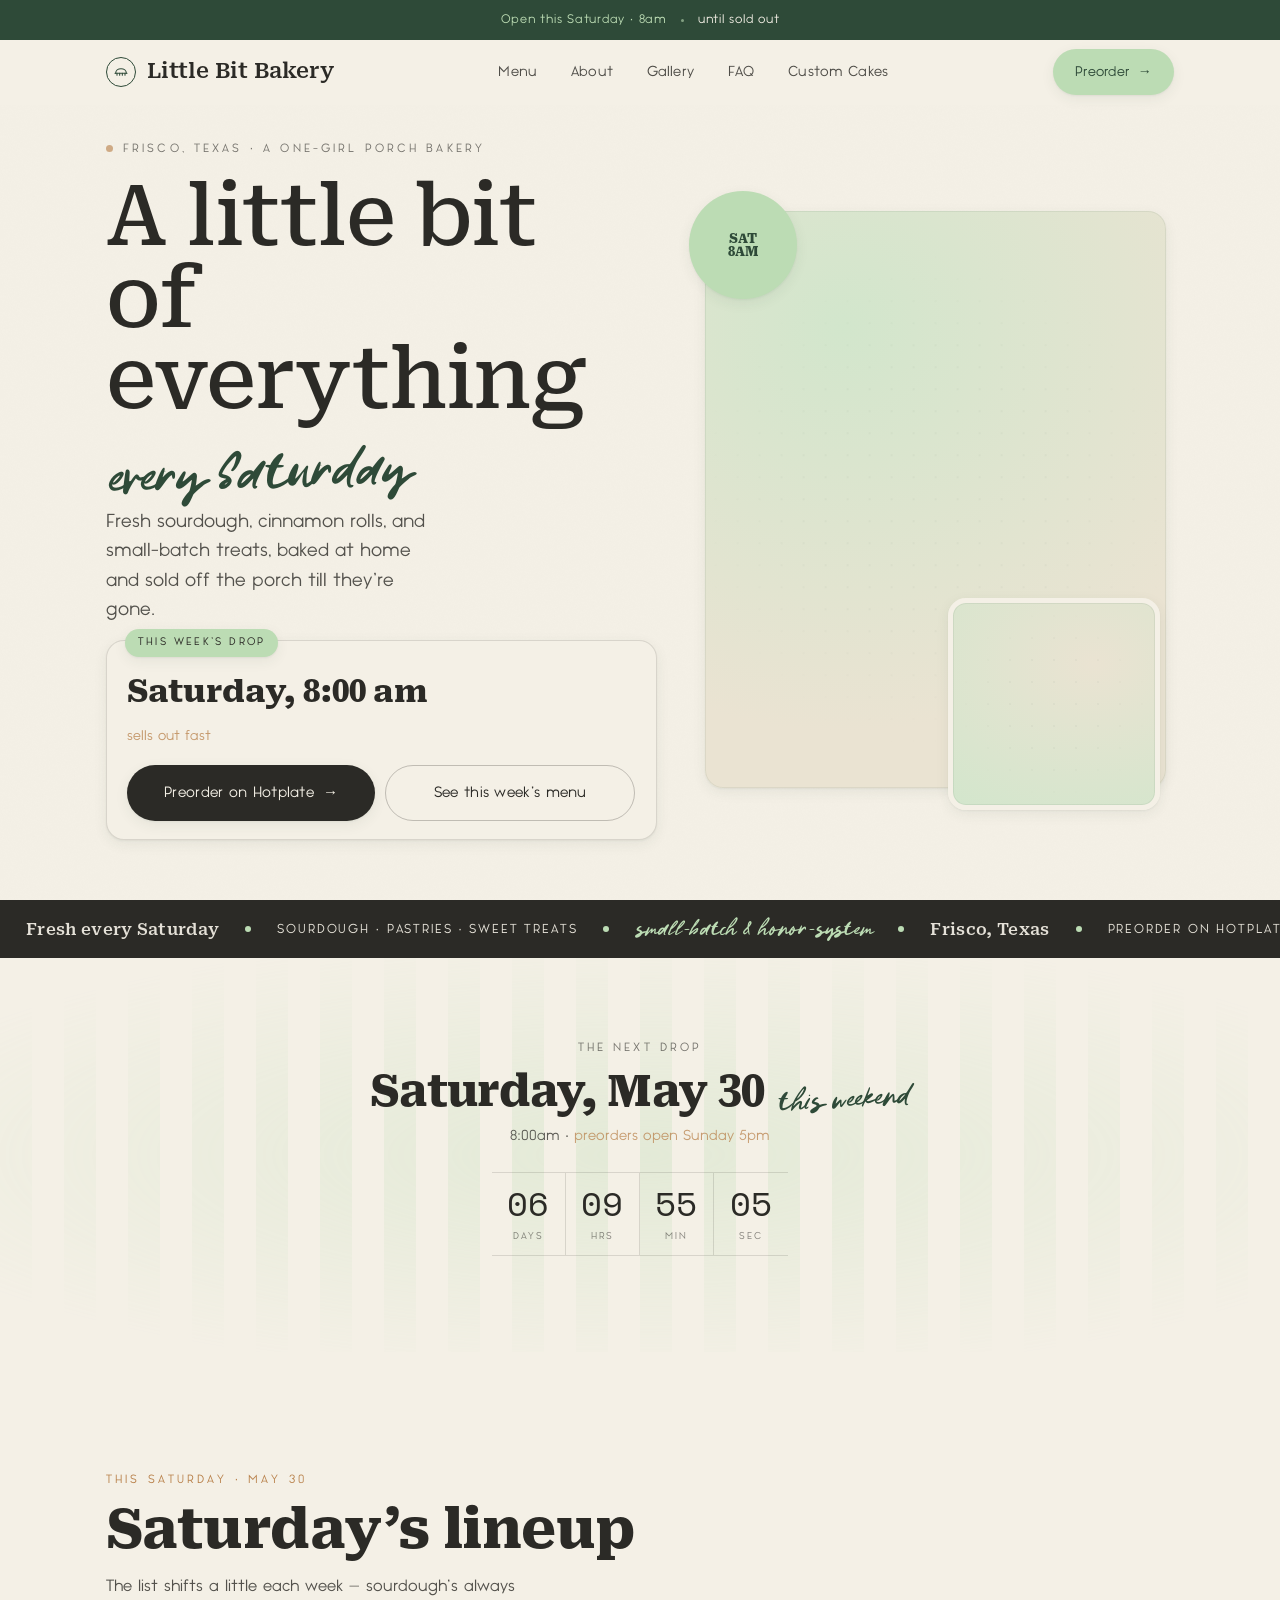
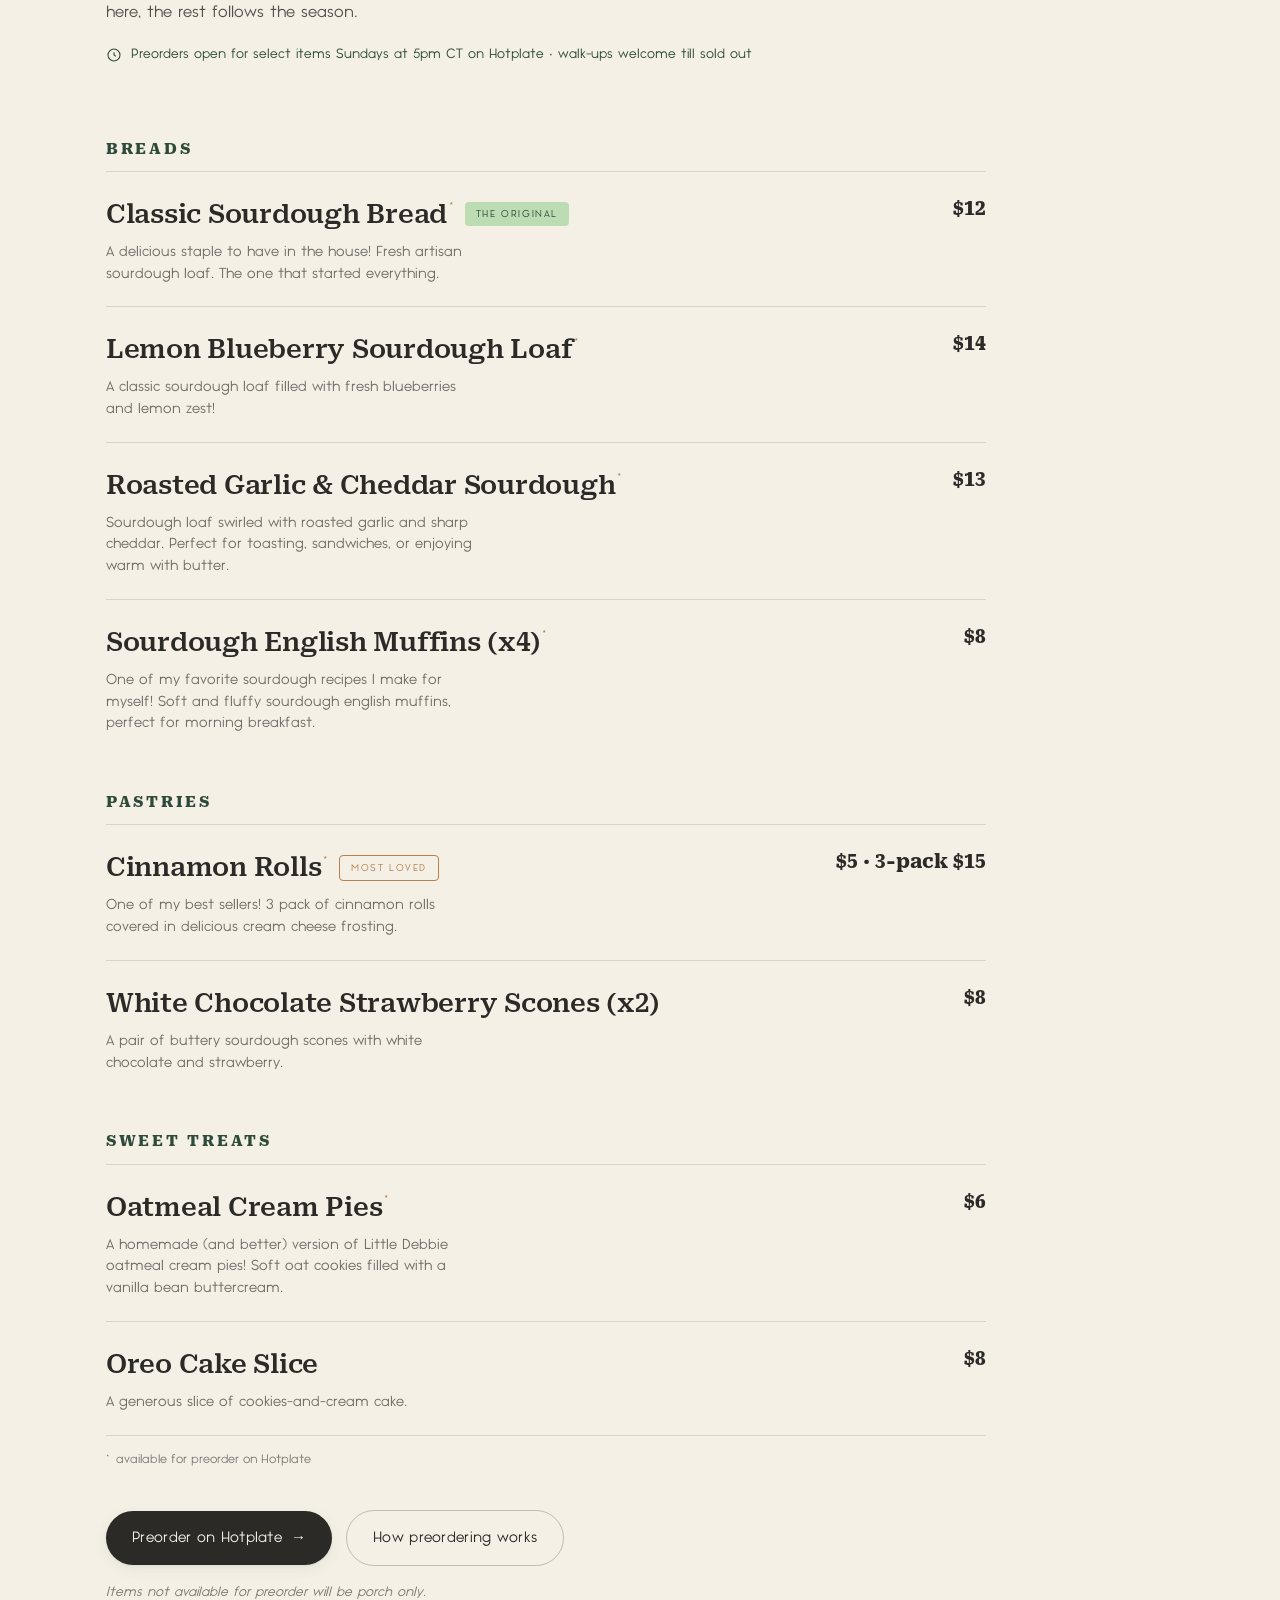
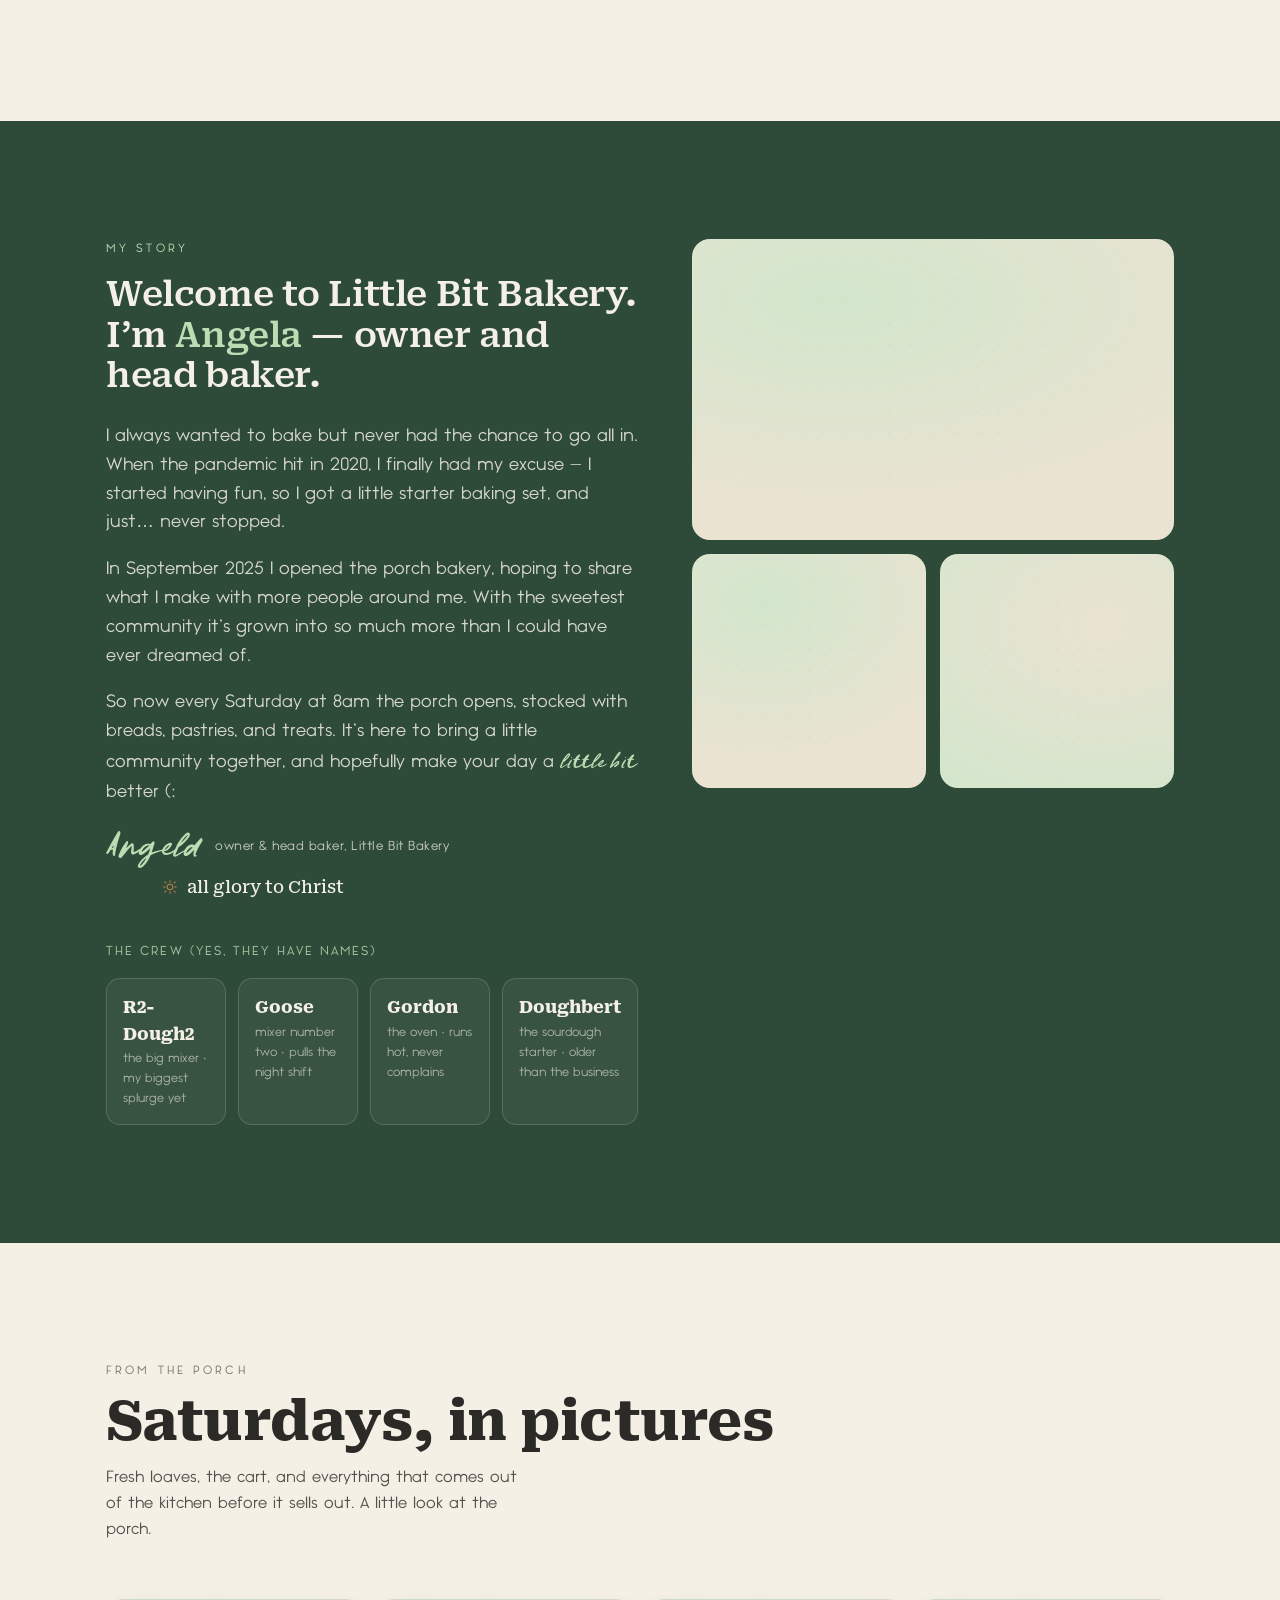
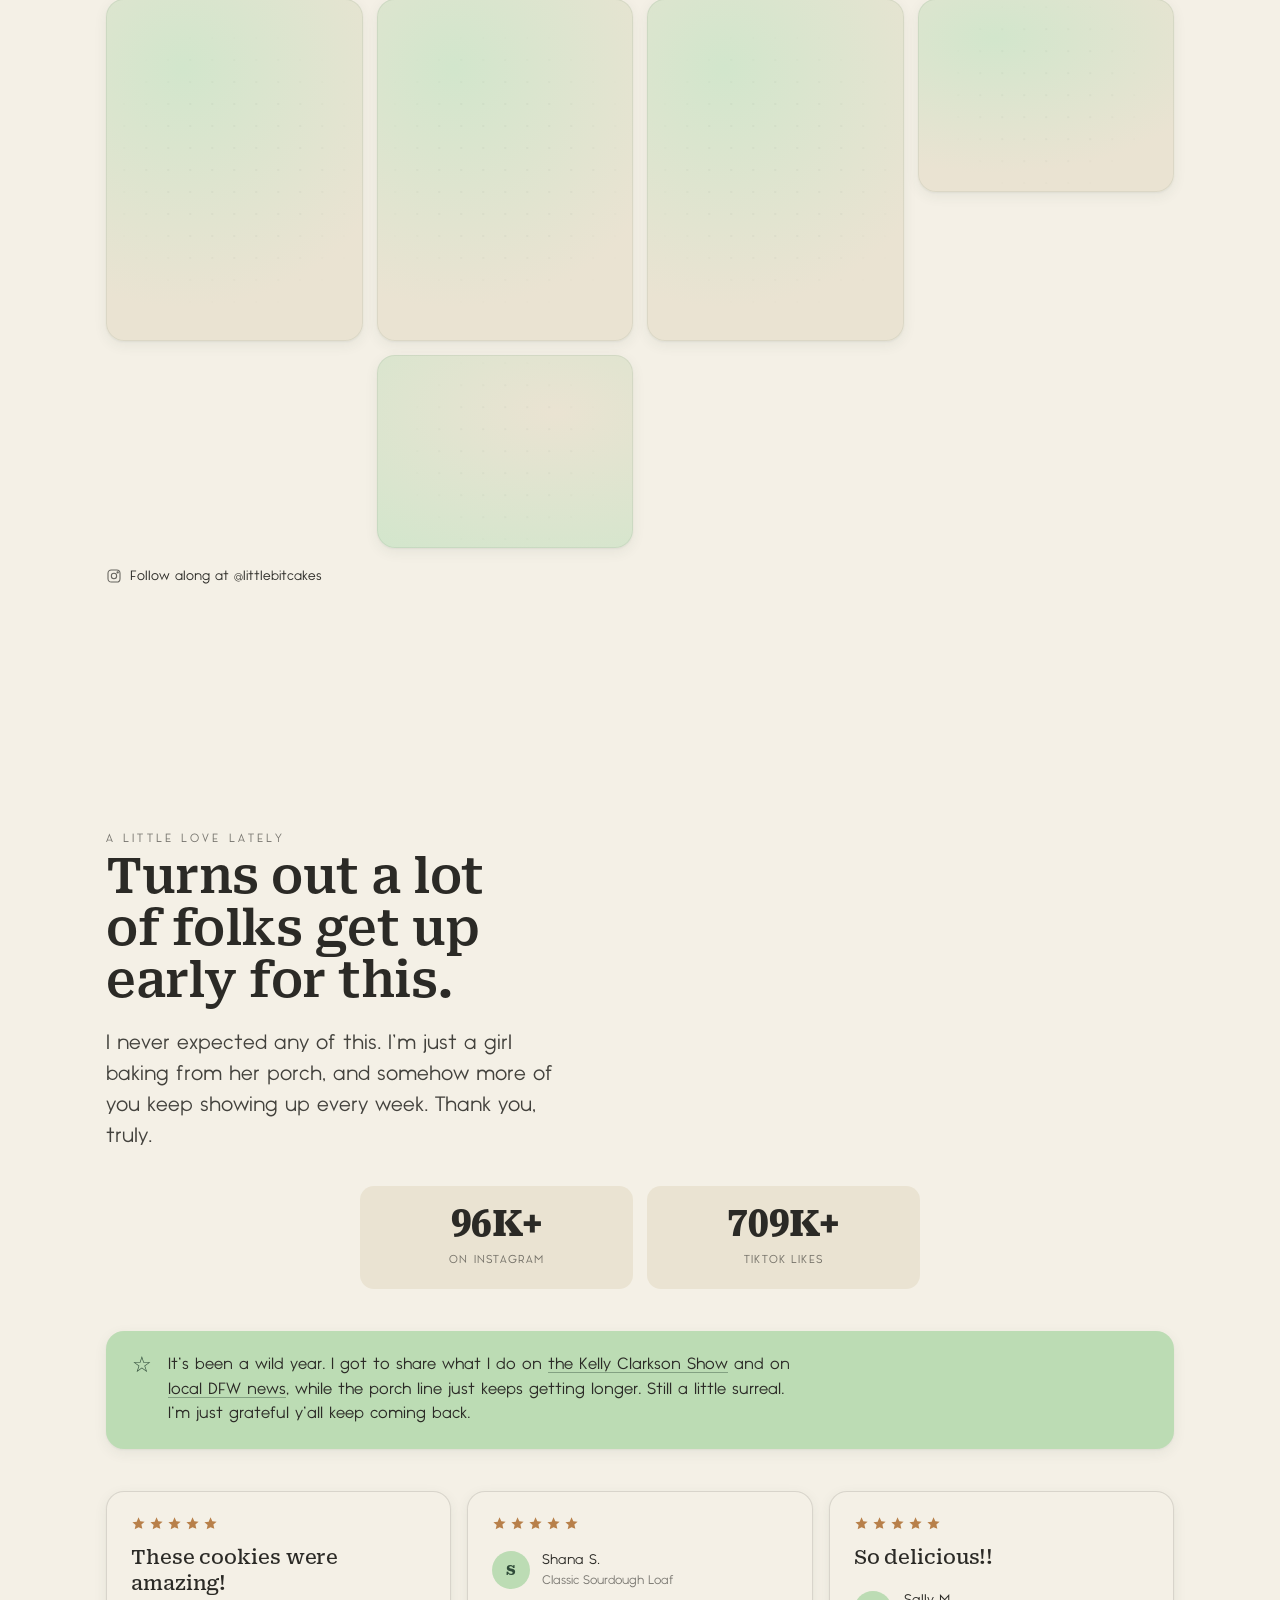
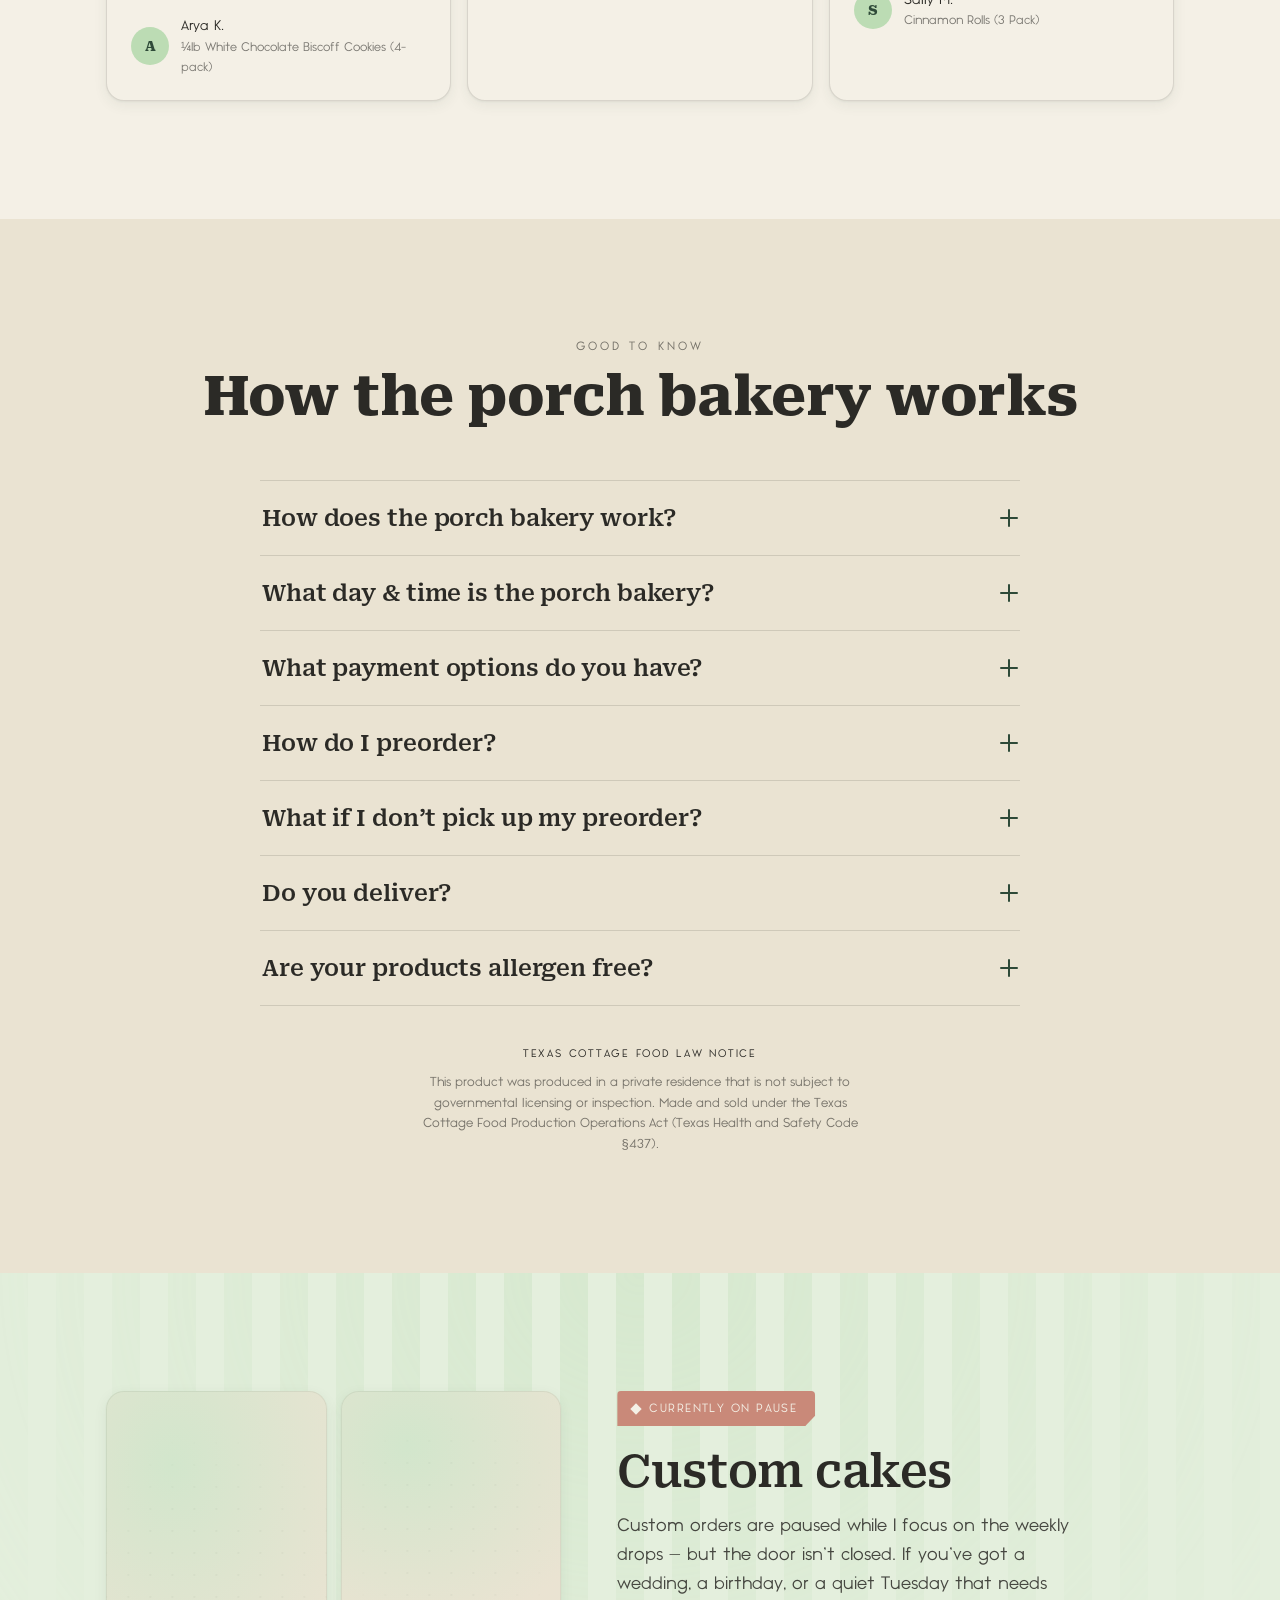
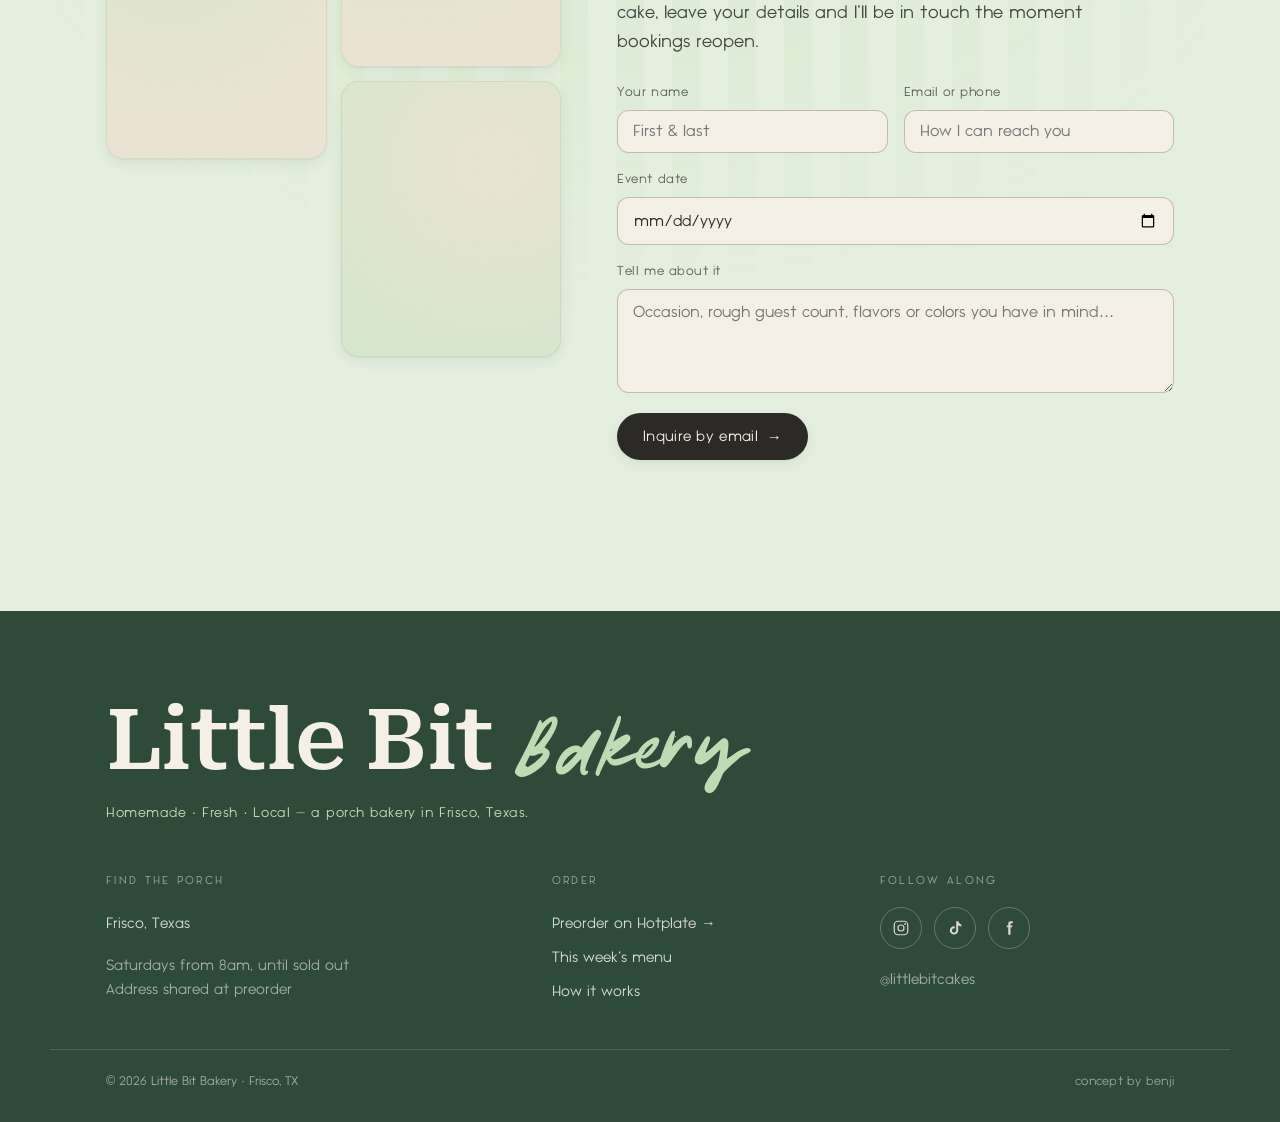
==== commit d150bcec: "Add files via upload" ====
--- a/index.html
+++ b/index.html
@@ -57,6 +57,13 @@
   font-display:swap;
   src:url([data-uri]) format('woff2');
 }
+@font-face{
+  font-family:'Space Mono';
+  font-style:normal;
+  font-weight:400;
+  font-display:swap;
+  src:url([data-uri]) format('woff2');
+}
 
 
 /* ============================================================
@@ -92,7 +99,7 @@
   --serif:'Avrile Serif',Georgia,'Times New Roman',serif;
   --sans:'Noir',-apple-system,BlinkMacSystemFont,'Segoe UI',sans-serif;
   --script:'Lemon Pops',cursive;
-  --mono:ui-monospace,'SF Mono','JetBrains Mono',Menlo,Consolas,monospace;
+  --mono:'Space Mono',ui-monospace,'SF Mono','JetBrains Mono',Menlo,Consolas,monospace;
 
   --r:18px;
   --ease:cubic-bezier(.22,.61,.36,1);
@@ -194,8 +201,8 @@
 /* =========================================================
    NAV
    ========================================================= */
-.headwrap{position:sticky;top:0;z-index:50}
 header.nav{
+  position:sticky;top:0;z-index:50;
   background:var(--paper);
   border-bottom:1px solid transparent;
   transition:border-color .3s, box-shadow .3s;
@@ -218,24 +225,38 @@
 .nav-cta{display:flex;align-items:center;gap:14px}
 .nav-cta .btn{padding:11px 20px;font-size:14px}
 .nav-cta .btn-nav{display:none}  /* hidden on mobile — hamburger + banner carry it */
-.hamb{display:inline-flex;flex-direction:column;gap:5px;padding:8px;margin-right:-8px}
+.hamb{display:inline-flex;flex-direction:column;gap:5px;padding:8px}
 .hamb span{width:22px;height:1.8px;background:var(--ink);border-radius:2px;transition:transform .3s var(--ease),opacity .2s}
 .hamb.open span:nth-child(1){transform:translateY(6.8px) rotate(45deg)}
 .hamb.open span:nth-child(2){opacity:0}
 .hamb.open span:nth-child(3){transform:translateY(-6.8px) rotate(-45deg)}
 
-/* mobile drawer — top set dynamically in JS to sit just below the nav */
+/* mobile drawer — sits just below banner+nav at rest (top:104px); when the
+   menu is open the banner hides and it snaps to just below the nav (top:65px,
+   set in the body.menu-open block below).
+   CLOSED = visibility:hidden so it can NEVER paint its paper bg / shadow
+   over the banner at the top of the page (the hard-won bug fix — do not
+   remove). visibility is delayed on close so the slide-up animation still
+   plays, then it goes fully hidden. */
 .drawer{
   position:fixed;left:0;right:0;top:104px;z-index:48;
   background:var(--paper);
   border-bottom:1px solid var(--line);
-  transform:translateY(-120%);transition:transform .42s var(--ease);
+  transform:translateY(-120%);
+  visibility:hidden;
+  transition:transform .42s var(--ease), visibility 0s linear .42s;
   box-shadow:var(--shadow-m);
   max-height:calc(100vh - 104px);overflow-y:auto;
 }
-.drawer.open{transform:translateY(0)}
+.drawer.open{transform:translateY(0);visibility:visible;transition:transform .42s var(--ease), visibility 0s}
 .drawer nav{display:flex;flex-direction:column;padding:10px var(--gut) 24px}
 .drawer nav a{font-family:var(--serif);font-weight:600;font-size:24px;padding:15px 0;border-bottom:1px solid var(--line)}
+
+/* when the mobile menu is open: lock the page, hide the banner, pin nav to top */
+body.menu-open{position:fixed;left:0;right:0;width:100%;overflow:hidden}
+body.menu-open .topbar{display:none}
+body.menu-open header.nav{position:fixed;top:0;left:0;right:0}
+body.menu-open .drawer{top:65px;max-height:calc(100vh - 65px)}
 
 /* =========================================================
    HERO  (blink test — drop info + CTA visible w/o scroll)
@@ -349,16 +370,11 @@
 @keyframes march{from{transform:translateX(0)}to{transform:translateX(-50%)}}
 
 /* =========================================================
-   TOP BANNER — shows only at very top, collapses on scroll
+   TOP BANNER — static, scrolls away naturally
    ========================================================= */
 .topbar{
   background:var(--pine);color:var(--cream);
-  overflow:hidden;
-  max-height:40px;
-  transition:max-height .4s var(--ease),opacity .3s;
-  will-change:max-height;
-}
-.topbar.collapsed{max-height:0;opacity:0}
+}
 .topbar-row{
   display:flex;align-items:center;justify-content:center;gap:14px;
   min-height:40px;padding:0 12px;font-size:12.5px;letter-spacing:.06em;text-align:center;
@@ -418,6 +434,7 @@
 }
 .m-item:last-child{border-bottom:1px solid var(--line)}
 .m-name{font-family:var(--serif);font-weight:600;font-size:clamp(1.25rem,5vw,1.6rem);letter-spacing:-.01em;display:flex;align-items:center;gap:11px;flex-wrap:wrap}
+.m-title{display:inline}
 .m-price{font-family:var(--serif);font-weight:800;font-size:1.18rem;color:var(--ink);white-space:nowrap}
 .m-desc{grid-column:1/2;font-size:14.5px;color:rgba(43,42,38,.66);max-width:46ch;line-height:1.5}
 /* item tags — clean rectangles, Noir */
@@ -428,7 +445,12 @@
   border-radius:4px;
 }
 .pill.caramel{background:transparent;border:1px solid var(--caramel);color:var(--caramel)}
+/* preorder mark — small deliberate asterisk on items available to preorder */
+.pre-mark{color:var(--caramel);font-family:var(--sans);font-weight:400;font-size:.62em;vertical-align:super;line-height:0;margin-left:.12em}
+.menu-legend{margin-top:14px;font-family:var(--sans);font-size:12.5px;color:rgba(43,42,38,.6);display:flex;align-items:center;gap:6px}
+.menu-legend .pre-mark{vertical-align:baseline;font-size:1em;margin-left:0}
 .menu-cta{margin-top:40px;display:flex;flex-wrap:wrap;gap:14px;align-items:center}
+.menu-porch-note{margin-top:16px;font-family:var(--sans);font-size:13.5px;color:rgba(43,42,38,.6);font-style:italic}
 /* hover animations DESKTOP ONLY (static on mobile/tablet) */
 @media (hover:hover) and (min-width:880px){
   .m-item{transition:padding-left .4s var(--ease)}
@@ -564,11 +586,17 @@
 .cake-media .slot{aspect-ratio:4/5}
 .cake-media .slot.tall{grid-row:span 2;aspect-ratio:auto}
 .paused-note{
-  display:inline-flex;align-items:center;gap:10px;
-  background:var(--paper);border:1px solid var(--line);border-radius:999px;
-  padding:8px 16px;font-size:13px;margin-bottom:22px;box-shadow:var(--shadow-s);
-}
-.paused-note .pdot{width:8px;height:8px;border-radius:50%;background:var(--rose);flex:none}
+  display:inline-flex;align-items:center;gap:9px;
+  background:var(--rose);color:var(--cream);border:none;
+  padding:8px 18px 8px 15px;font-size:12px;letter-spacing:.12em;text-transform:uppercase;
+  margin-bottom:22px;box-shadow:var(--shadow-s);
+  border-radius:4px 4px 4px 0;
+  clip-path:polygon(0 0, 100% 0, 100% 70%, calc(100% - 10px) 100%, 0 100%);
+}
+.paused-note .pdot{
+  width:8px;height:8px;background:var(--cream);flex:none;
+  transform:rotate(45deg);
+}
 .cake form{margin-top:26px;display:grid;gap:16px}
 .field{display:grid;gap:7px}
 .field label{font-size:13px;letter-spacing:.04em;opacity:.72}
@@ -623,7 +651,6 @@
   .drop-actions{flex-direction:row}
   .drop-actions .btn{width:auto;flex:1}
   .crew-row{grid-template-columns:repeat(4,1fr)}
-  .reviews{grid-template-columns:1fr 1fr}
   .foot-cols{grid-template-columns:1.4fr 1fr 1fr}
 }
 @media (min-width:880px){
@@ -646,7 +673,7 @@
   .gal .c{grid-column:auto;grid-row:span 2;aspect-ratio:3/4}
   .gal .d,.gal .e{aspect-ratio:4/3}
   .cake-grid{grid-template-columns:.9fr 1.1fr;align-items:start;gap:56px}
-  .reviews{grid-template-columns:1fr 1fr;max-width:880px;margin-inline:auto}
+  .reviews{grid-template-columns:repeat(3,1fr);max-width:1100px;margin-inline:auto}
   .nav-cta .btn{padding:12px 22px}
   .nav-cta .btn-nav{display:inline-flex}
 }
@@ -665,9 +692,7 @@
 <body>
 <div class="grain" aria-hidden="true"></div>
 
-<!-- ============ STICKY HEADER (banner + nav as one unit) ============ -->
-<div class="headwrap" id="headwrap">
-<!-- top banner (collapses on scroll) -->
+<!-- ============ TOP BANNER (scrolls away naturally, not sticky) ============ -->
 <div class="topbar" id="topbar">
   <div class="container topbar-row">
     <span class="sage">Open this Saturday &middot; 8am</span>
@@ -676,7 +701,7 @@
   </div>
 </div>
 
-<!-- nav -->
+<!-- ============ NAV (sticky on its own) ============ -->
 <header class="nav" id="nav">
   <div class="container nav-row">
     <a href="#top" class="brand wordmark" aria-label="Little Bit Bakery — home">
@@ -698,7 +723,6 @@
     </div>
   </div>
 </header>
-</div>
 <div class="drawer" id="drawer">
   <nav aria-label="Mobile">
     <a href="#menu">Menu</a>
@@ -729,8 +753,6 @@
           <span class="big">Saturday, 8:00 am</span>
         </div>
         <div class="drop-meta">
-          <span>Frisco, Texas</span>
-          <span class="sep" aria-hidden="true"></span>
           <span class="sellout">sells out fast</span>
         </div>
         <div class="drop-actions">
@@ -795,61 +817,67 @@
       <span class="eyebrow">This Saturday &middot; May 30</span>
       <h2 class="h-func">Saturday&rsquo;s lineup</h2>
       <p>The list shifts a little each week &mdash; sourdough&rsquo;s always here, the rest follows the season.</p>
-      <span class="menu-note"><svg viewBox="0 0 24 24" fill="none" stroke="currentColor" stroke-width="1.6"><circle cx="12" cy="12" r="9"/><path d="M12 8v4l3 2"/></svg>Preorders open Sundays at 5pm CT on Hotplate &middot; walk-ups welcome till sold out</span>
+      <span class="menu-note"><svg viewBox="0 0 24 24" fill="none" stroke="currentColor" stroke-width="1.6"><circle cx="12" cy="12" r="9"/><path d="M12 8v4l3 2"/></svg>Preorders open for select items Sundays at 5pm CT on Hotplate &middot; walk-ups welcome till sold out</span>
     </div>
 
     <div class="menu-list reveal" data-d="1">
+      <!-- 5/30 lineup. Source: Angela's official poster (IMG_2236) + her Hotplate item descriptions (verbatim).
+           "*" = available for preorder, per her poster's "*AVAILABLE FOR PREORDER" header.
+           Descriptions for the Scones and Oreo Cake Slice are placeholders in her voice — swap in her real copy when available. -->
       <div class="menu-cat">Breads</div>
       <div class="m-item">
-        <div class="m-name">Classic Sourdough Bread <span class="pill">the original</span></div>
+        <div class="m-name"><span class="m-title">Classic Sourdough Bread<sup class="pre-mark" aria-label="available for preorder">*</sup></span> <span class="pill">the original</span></div>
         <div class="m-price">$12</div>
-        <p class="m-desc">Long-fermented, hand-scored, baked dark and crackly. The one that started everything.</p>
+        <p class="m-desc">A delicious staple to have in the house! Fresh artisan sourdough loaf. The one that started everything.</p>
       </div>
       <div class="m-item">
-        <div class="m-name">Cranberry Pecan Sourdough</div>
+        <div class="m-name"><span class="m-title">Lemon Blueberry Sourdough Loaf<sup class="pre-mark" aria-label="available for preorder">*</sup></span></div>
         <div class="m-price">$14</div>
-        <p class="m-desc">Tart cranberry and toasted pecan folded right through the crumb.</p>
+        <p class="m-desc">A classic sourdough loaf filled with fresh blueberries and lemon zest!</p>
       </div>
       <div class="m-item">
-        <div class="m-name">Jalape&ntilde;o Cheddar Sourdough</div>
+        <div class="m-name"><span class="m-title">Roasted Garlic &amp; Cheddar Sourdough<sup class="pre-mark" aria-label="available for preorder">*</sup></span></div>
         <div class="m-price">$13</div>
-        <p class="m-desc">Sharp cheddar, fresh jalape&ntilde;o, just enough heat. Goes fast.</p>
+        <p class="m-desc">Sourdough loaf swirled with roasted garlic and sharp cheddar. Perfect for toasting, sandwiches, or enjoying warm with butter.</p>
       </div>
       <div class="m-item">
-        <div class="m-name">Sourdough English Muffins</div>
-        <div class="m-price">$8 / 4-pack</div>
-        <p class="m-desc">Nooks, crannies, and a tangy chew. Split, toast, butter, repeat.</p>
+        <div class="m-name"><span class="m-title">Sourdough English Muffins (x4)<sup class="pre-mark" aria-label="available for preorder">*</sup></span></div>
+        <div class="m-price">$8</div>
+        <p class="m-desc">One of my favorite sourdough recipes I make for myself! Soft and fluffy sourdough english muffins, perfect for morning breakfast.</p>
       </div>
 
       <div class="menu-cat">Pastries</div>
       <div class="m-item">
-        <div class="m-name">Cinnamon Roll <span class="pill caramel">most loved</span></div>
+        <div class="m-name"><span class="m-title">Cinnamon Rolls<sup class="pre-mark" aria-label="available for preorder">*</sup></span> <span class="pill caramel">most loved</span></div>
         <div class="m-price">$5 &middot; 3-pack $15</div>
-        <p class="m-desc">Soft, gooey, pulled warm. Sally said the 3-pack was &ldquo;gone before lunch.&rdquo;</p>
+        <p class="m-desc">One of my best sellers! 3 pack of cinnamon rolls covered in delicious cream cheese frosting.</p>
       </div>
       <div class="m-item">
-        <div class="m-name">Sourdough Brioche Blueberry Danish</div>
-        <div class="m-price">$7</div>
-        <p class="m-desc">Buttery sourdough brioche with a blueberry center.</p>
+        <div class="m-name">White Chocolate Strawberry Scones (x2)</div>
+        <div class="m-price">$8</div>
+        <p class="m-desc">A pair of buttery sourdough scones with white chocolate and strawberry.</p>
       </div>
 
       <div class="menu-cat">Sweet Treats</div>
       <div class="m-item">
-        <div class="m-name">&frac14;lb White Chocolate Biscoff Cookie</div>
-        <div class="m-price">$5</div>
-        <p class="m-desc">A quarter-pound, soft in the middle, white chocolate and Biscoff.</p>
+        <div class="m-name"><span class="m-title">Oatmeal Cream Pies<sup class="pre-mark" aria-label="available for preorder">*</sup></span></div>
+        <div class="m-price">$6</div>
+        <p class="m-desc">A homemade (and better) version of Little Debbie oatmeal cream pies! Soft oat cookies filled with a vanilla bean buttercream.</p>
       </div>
       <div class="m-item">
-        <div class="m-name">Double Chocolate Cake Slice</div>
+        <div class="m-name">Oreo Cake Slice</div>
         <div class="m-price">$8</div>
-        <p class="m-desc">Rich, fudgy, and a generous slab of it.</p>
-      </div>
-    </div>
+        <p class="m-desc">A generous slice of cookies-and-cream cake.</p>
+      </div>
+    </div>
+
+    <p class="menu-legend"><sup class="pre-mark">*</sup> available for preorder on Hotplate</p>
 
     <div class="menu-cta reveal" data-d="2">
       <a class="btn btn-primary" href="https://hotplate.com/littlebitbakery" target="_blank" rel="noopener">Preorder on Hotplate<span class="arrow" aria-hidden="true">&rarr;</span></a>
       <a class="btn btn-ghost" href="#faq">How preordering works</a>
     </div>
+    <p class="menu-porch-note reveal" data-d="3">Items not available for preorder will be porch only.</p>
   </div>
 </section>
 
@@ -918,8 +946,8 @@
     </div>
 
     <div class="proof-stats reveal" data-d="1">
-      <div class="stat"><div class="n" data-count="95" data-suffix="K+">0</div><div class="l">on Instagram</div></div>
-      <div class="stat"><div class="n" data-count="700" data-suffix="K+">0</div><div class="l">TikTok likes</div></div>
+      <div class="stat"><div class="n" data-count="97" data-suffix="K+">0</div><div class="l">on Instagram</div></div>
+      <div class="stat"><div class="n" data-count="716" data-suffix="K+">0</div><div class="l">TikTok likes</div></div>
     </div>
 
     <div class="love-callout reveal" data-d="2">
@@ -927,6 +955,8 @@
       <p>It&rsquo;s been a wild year. I got to share what I do on <b>the Kelly Clarkson Show</b> and on <b>local DFW news</b>, while the porch line just keeps getting longer. Still a little surreal. I&rsquo;m just grateful y&rsquo;all keep coming back.</p>
     </div>
 
+    <!-- Reviews: real, verbatim from Hotplate. Do NOT embellish.
+         Shana S.'s real review is a rating only (no text) — that is correct, not a bug. -->
     <div class="reviews reveal" data-d="3">
       <article class="review">
         <div class="stars" aria-label="5 out of 5 stars">
@@ -936,8 +966,8 @@
           <svg viewBox="0 0 24 24" fill="currentColor"><path d="M12 2l2.9 6.3 6.9.7-5.2 4.6 1.5 6.8L12 17.8 5.9 21.2l1.5-6.8L2.2 9.8l6.9-.7z"/></svg>
           <svg viewBox="0 0 24 24" fill="currentColor"><path d="M12 2l2.9 6.3 6.9.7-5.2 4.6 1.5 6.8L12 17.8 5.9 21.2l1.5-6.8L2.2 9.8l6.9-.7z"/></svg>
         </div>
-        <q>The crust, the crumb, all of it &mdash; this is the real thing. Best loaf in Frisco.</q>
-        <div class="meta"><span class="av" aria-hidden="true">S</span><div><div class="who">Shana S.</div><div class="what">Classic Sourdough Bread</div></div></div>
+        <q>These cookies were amazing!</q>
+        <div class="meta"><span class="av" aria-hidden="true">A</span><div><div class="who">Arya K.</div><div class="what">&frac14;lb White Chocolate Biscoff Cookies (4-pack)</div></div></div>
       </article>
       <article class="review">
         <div class="stars" aria-label="5 out of 5 stars">
@@ -947,8 +977,18 @@
           <svg viewBox="0 0 24 24" fill="currentColor"><path d="M12 2l2.9 6.3 6.9.7-5.2 4.6 1.5 6.8L12 17.8 5.9 21.2l1.5-6.8L2.2 9.8l6.9-.7z"/></svg>
           <svg viewBox="0 0 24 24" fill="currentColor"><path d="M12 2l2.9 6.3 6.9.7-5.2 4.6 1.5 6.8L12 17.8 5.9 21.2l1.5-6.8L2.2 9.8l6.9-.7z"/></svg>
         </div>
-        <q>So delicious!! The whole 3-pack was gone before lunch.</q>
-        <div class="meta"><span class="av" aria-hidden="true">S</span><div><div class="who">Sally M.</div><div class="what">Cinnamon Rolls, 3-pack</div></div></div>
+        <div class="meta"><span class="av" aria-hidden="true">S</span><div><div class="who">Shana S.</div><div class="what">Classic Sourdough Loaf</div></div></div>
+      </article>
+      <article class="review">
+        <div class="stars" aria-label="5 out of 5 stars">
+          <svg viewBox="0 0 24 24" fill="currentColor"><path d="M12 2l2.9 6.3 6.9.7-5.2 4.6 1.5 6.8L12 17.8 5.9 21.2l1.5-6.8L2.2 9.8l6.9-.7z"/></svg>
+          <svg viewBox="0 0 24 24" fill="currentColor"><path d="M12 2l2.9 6.3 6.9.7-5.2 4.6 1.5 6.8L12 17.8 5.9 21.2l1.5-6.8L2.2 9.8l6.9-.7z"/></svg>
+          <svg viewBox="0 0 24 24" fill="currentColor"><path d="M12 2l2.9 6.3 6.9.7-5.2 4.6 1.5 6.8L12 17.8 5.9 21.2l1.5-6.8L2.2 9.8l6.9-.7z"/></svg>
+          <svg viewBox="0 0 24 24" fill="currentColor"><path d="M12 2l2.9 6.3 6.9.7-5.2 4.6 1.5 6.8L12 17.8 5.9 21.2l1.5-6.8L2.2 9.8l6.9-.7z"/></svg>
+          <svg viewBox="0 0 24 24" fill="currentColor"><path d="M12 2l2.9 6.3 6.9.7-5.2 4.6 1.5 6.8L12 17.8 5.9 21.2l1.5-6.8L2.2 9.8l6.9-.7z"/></svg>
+        </div>
+        <q>So delicious!!</q>
+        <div class="meta"><span class="av" aria-hidden="true">S</span><div><div class="who">Sally M.</div><div class="what">Cinnamon Rolls (3 Pack)</div></div></div>
       </article>
     </div>
   </div>
@@ -1047,8 +1087,8 @@
     <div class="foot-cols reveal" data-d="2">
       <div class="foot-col">
         <h4>Find the porch</h4>
-        <p>9639 Nightfall Dr<br>Frisco, Texas</p>
-        <p style="opacity:.7;margin-top:8px">Saturdays from 8am, until sold out</p>
+        <p>Frisco, Texas</p>
+        <p style="opacity:.7;margin-top:8px">Saturdays from 8am, until sold out<br>Address shared at preorder</p>
       </div>
       <div class="foot-col">
         <h4>Order</h4>
@@ -1062,10 +1102,10 @@
           <a href="https://instagram.com/littlebitcakes" target="_blank" rel="noopener" aria-label="Instagram">
             <svg viewBox="0 0 24 24" fill="none" stroke="currentColor" stroke-width="1.6"><rect x="3" y="3" width="18" height="18" rx="5"/><circle cx="12" cy="12" r="4"/><circle cx="17.5" cy="6.5" r="1.2" fill="currentColor" stroke="none"/></svg>
           </a>
-          <a href="https://tiktok.com/@littlebitcakes" target="_blank" rel="noopener" aria-label="TikTok">
+          <a href="https://www.tiktok.com/@little.bit.bakery" target="_blank" rel="noopener" aria-label="TikTok">
             <svg viewBox="0 0 24 24" fill="currentColor"><path d="M16.5 3c.4 2.2 1.8 3.8 4 4.2v2.7c-1.5.1-2.9-.3-4.2-1.1v6.4a5.6 5.6 0 11-5.6-5.6c.3 0 .6 0 .9.1v2.8a2.8 2.8 0 102 2.7V3z"/></svg>
           </a>
-          <a href="https://facebook.com/littlebitbakery" target="_blank" rel="noopener" aria-label="Facebook">
+          <a href="https://www.facebook.com/littlebitcakes" target="_blank" rel="noopener" aria-label="Facebook">
             <svg viewBox="0 0 24 24" fill="currentColor"><path d="M14 8.5V7c0-.8.2-1.3 1.4-1.3H17V3h-2.6C11.6 3 11 4.8 11 6.7v1.8H9V11h2v10h3V11h2.2l.3-2.5z"/></svg>
           </a>
         </div>
@@ -1091,28 +1131,19 @@
   /* mobile drawer */
   var hamb=document.getElementById('hamb');
   var drawer=document.getElementById('drawer');
-  var navEl=document.getElementById('nav');
   var scrollLockY=0;
-  function positionDrawer(){
-    var b=navEl.getBoundingClientRect().bottom;
-    drawer.style.top=Math.max(0,b)+'px';
-    drawer.style.maxHeight='calc(100vh - '+Math.max(0,b)+'px)';
-  }
   function openDrawer(){
-    positionDrawer();
+    scrollLockY=window.scrollY;
+    document.body.classList.add('menu-open');
+    document.body.style.top=(-scrollLockY)+'px';
     drawer.classList.add('open'); hamb.classList.add('open'); hamb.setAttribute('aria-expanded','true');
-    // lock the page so it can't scroll/shift behind the menu (kills the jump + detach)
-    scrollLockY=window.scrollY;
-    document.body.style.position='fixed';
-    document.body.style.top=(-scrollLockY)+'px';
-    document.body.style.left='0'; document.body.style.right='0';
   }
   function closeDrawer(){
     var wasOpen=drawer.classList.contains('open');
     drawer.classList.remove('open'); hamb.classList.remove('open'); hamb.setAttribute('aria-expanded','false');
     if(wasOpen){
-      document.body.style.position=''; document.body.style.top='';
-      document.body.style.left=''; document.body.style.right='';
+      document.body.classList.remove('menu-open');
+      document.body.style.top='';
       window.scrollTo(0,scrollLockY);
     }
   }
@@ -1121,7 +1152,7 @@
     if(drawer.classList.contains('open')) closeDrawer(); else openDrawer();
   });
   drawer.querySelectorAll('a').forEach(function(a){a.addEventListener('click',closeDrawer);});
-  window.addEventListener('resize',function(){showHamb();if(drawer.classList.contains('open'))positionDrawer();});
+  window.addEventListener('resize',showHamb);
   showHamb();
 
   /* reveal on scroll via IntersectionObserver */
@@ -1183,17 +1214,7 @@
     form.reset();
   });
 
-  /* top banner: visible only at very top, collapses on scroll */
-  var topbar=document.getElementById('topbar');
-  var bannerCollapsed=false;
-  var onTop=function(){
-    if(!topbar) return;
-    var y=window.scrollY;
-    // hysteresis: collapse past 48, only re-show below 12 — prevents flicker at the threshold
-    if(!bannerCollapsed && y>48){ bannerCollapsed=true; topbar.classList.add('collapsed'); }
-    else if(bannerCollapsed && y<12){ bannerCollapsed=false; topbar.classList.remove('collapsed'); }
-  };
-  window.addEventListener('scroll',onTop,{passive:true}); onTop();
+  /* banner is static now — no collapse logic needed */
 
   /* countdown to next Saturday 8am (America/Chicago ~ CT) */
   function nextDrop(){
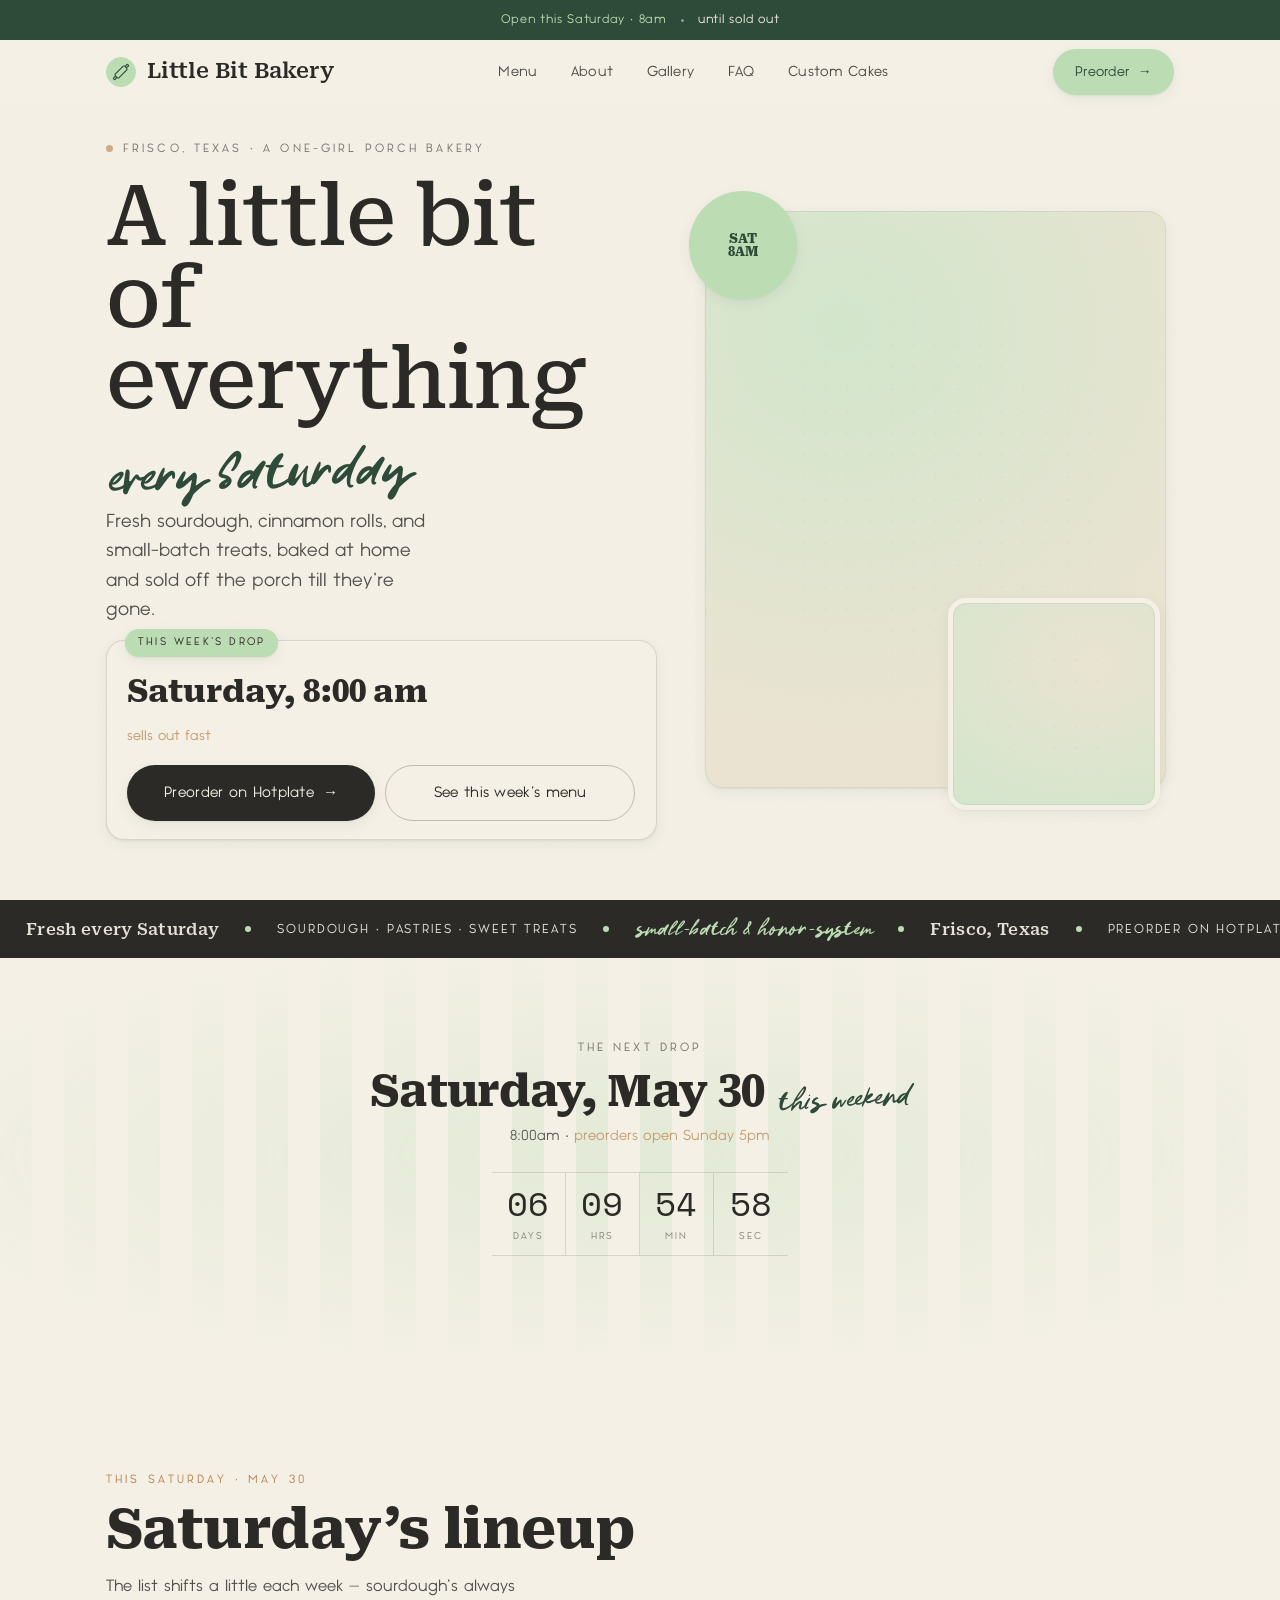
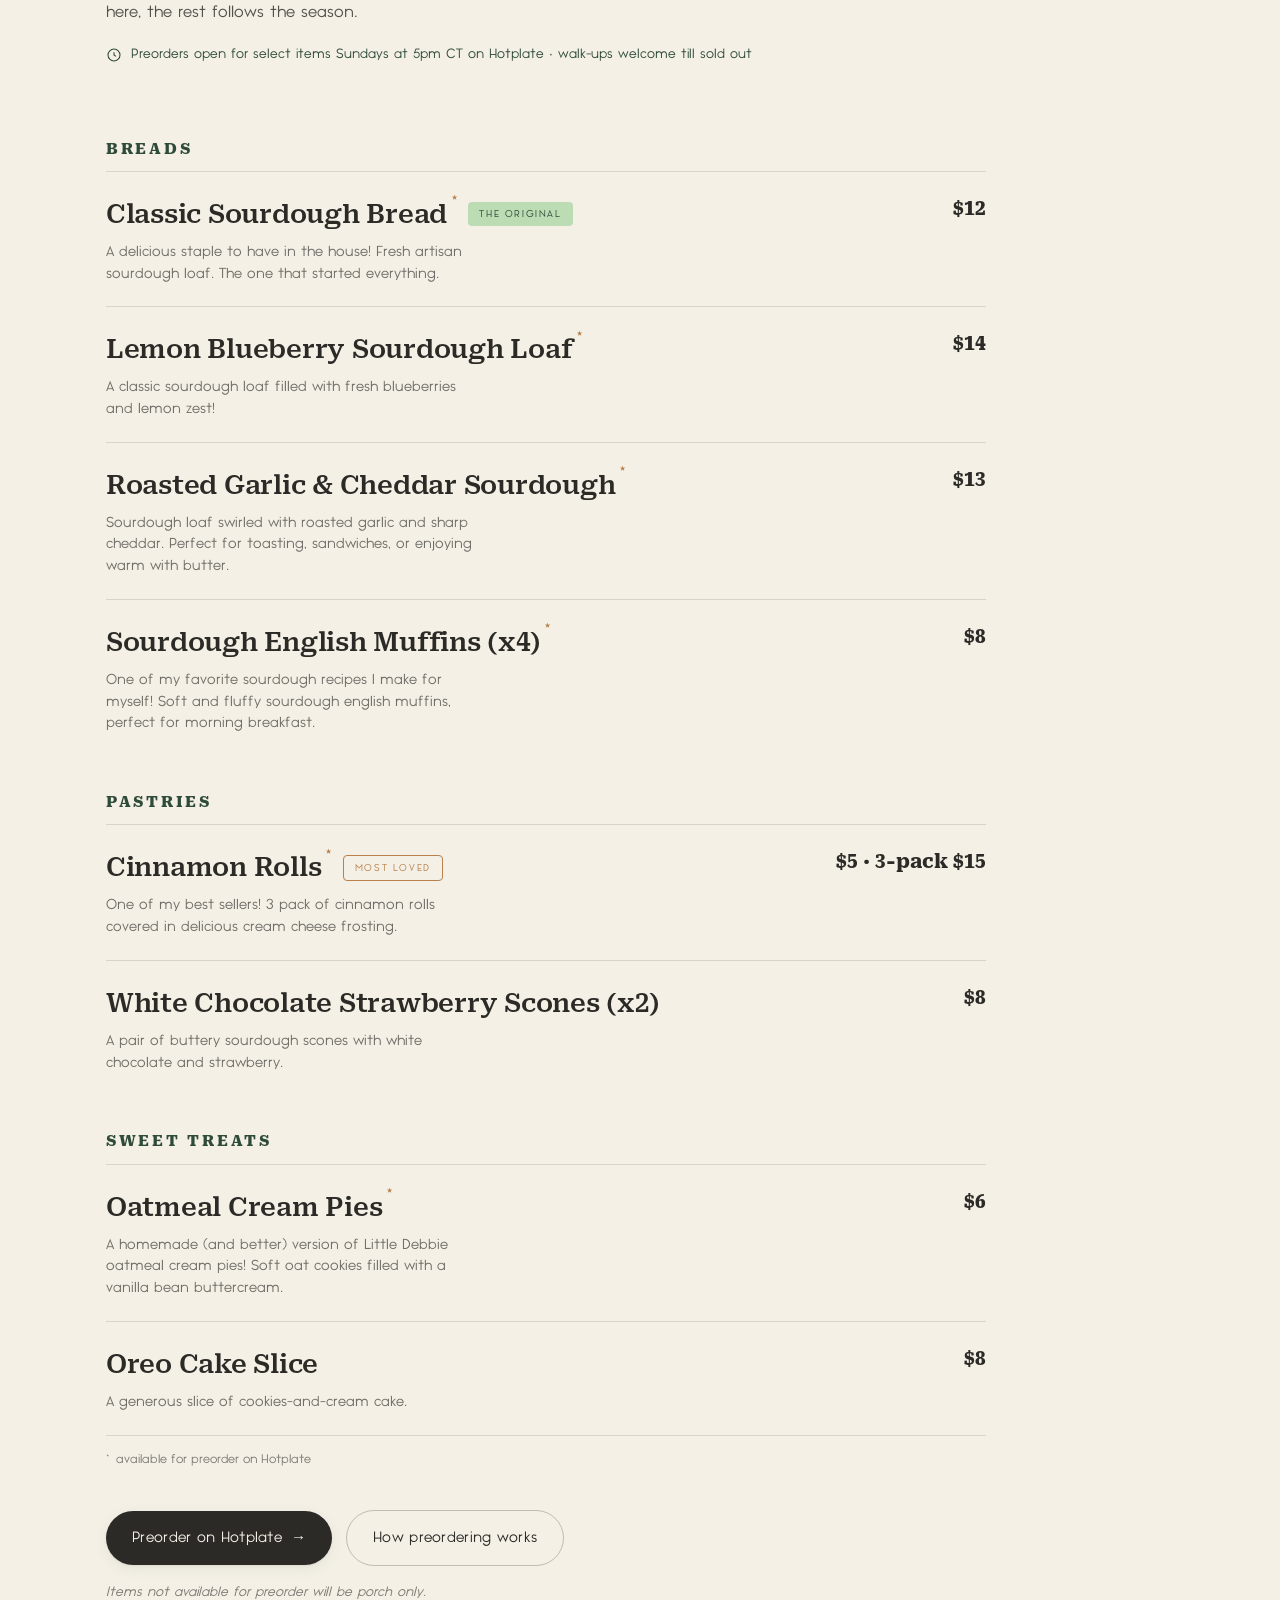
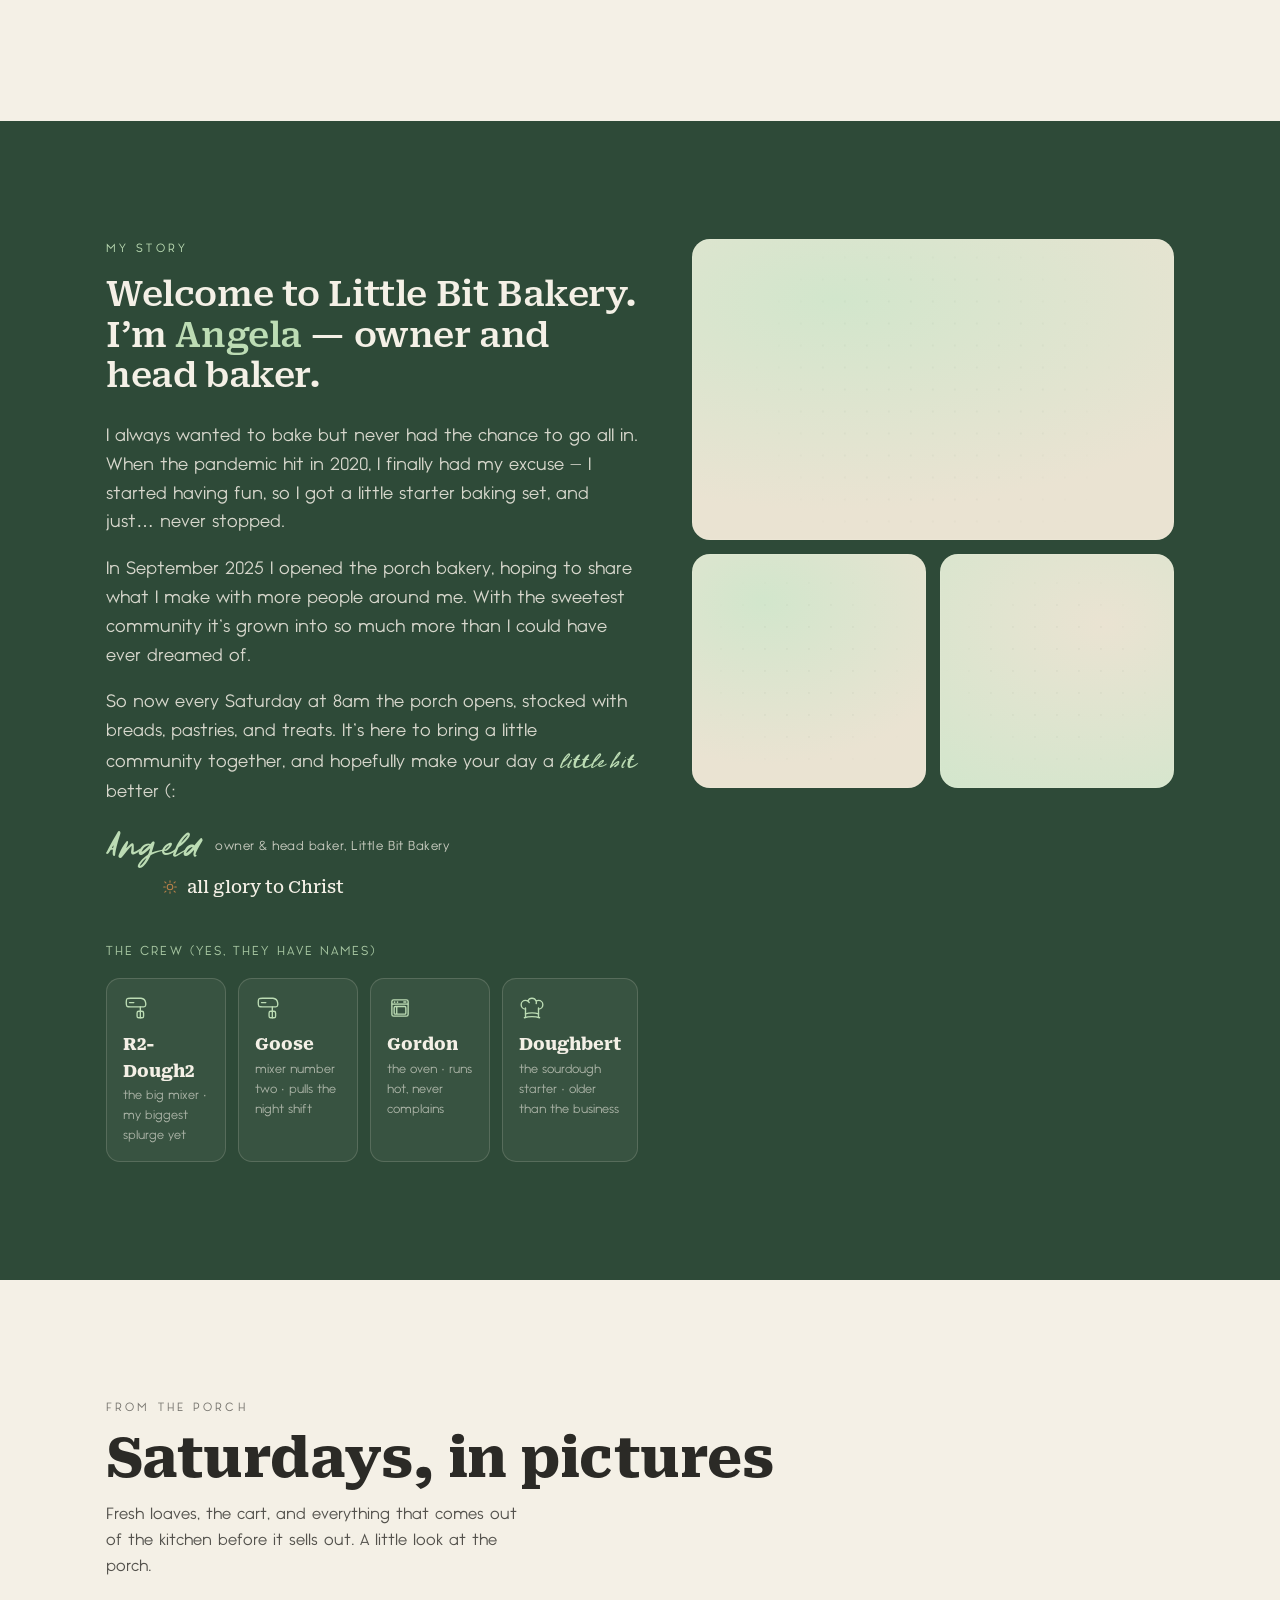
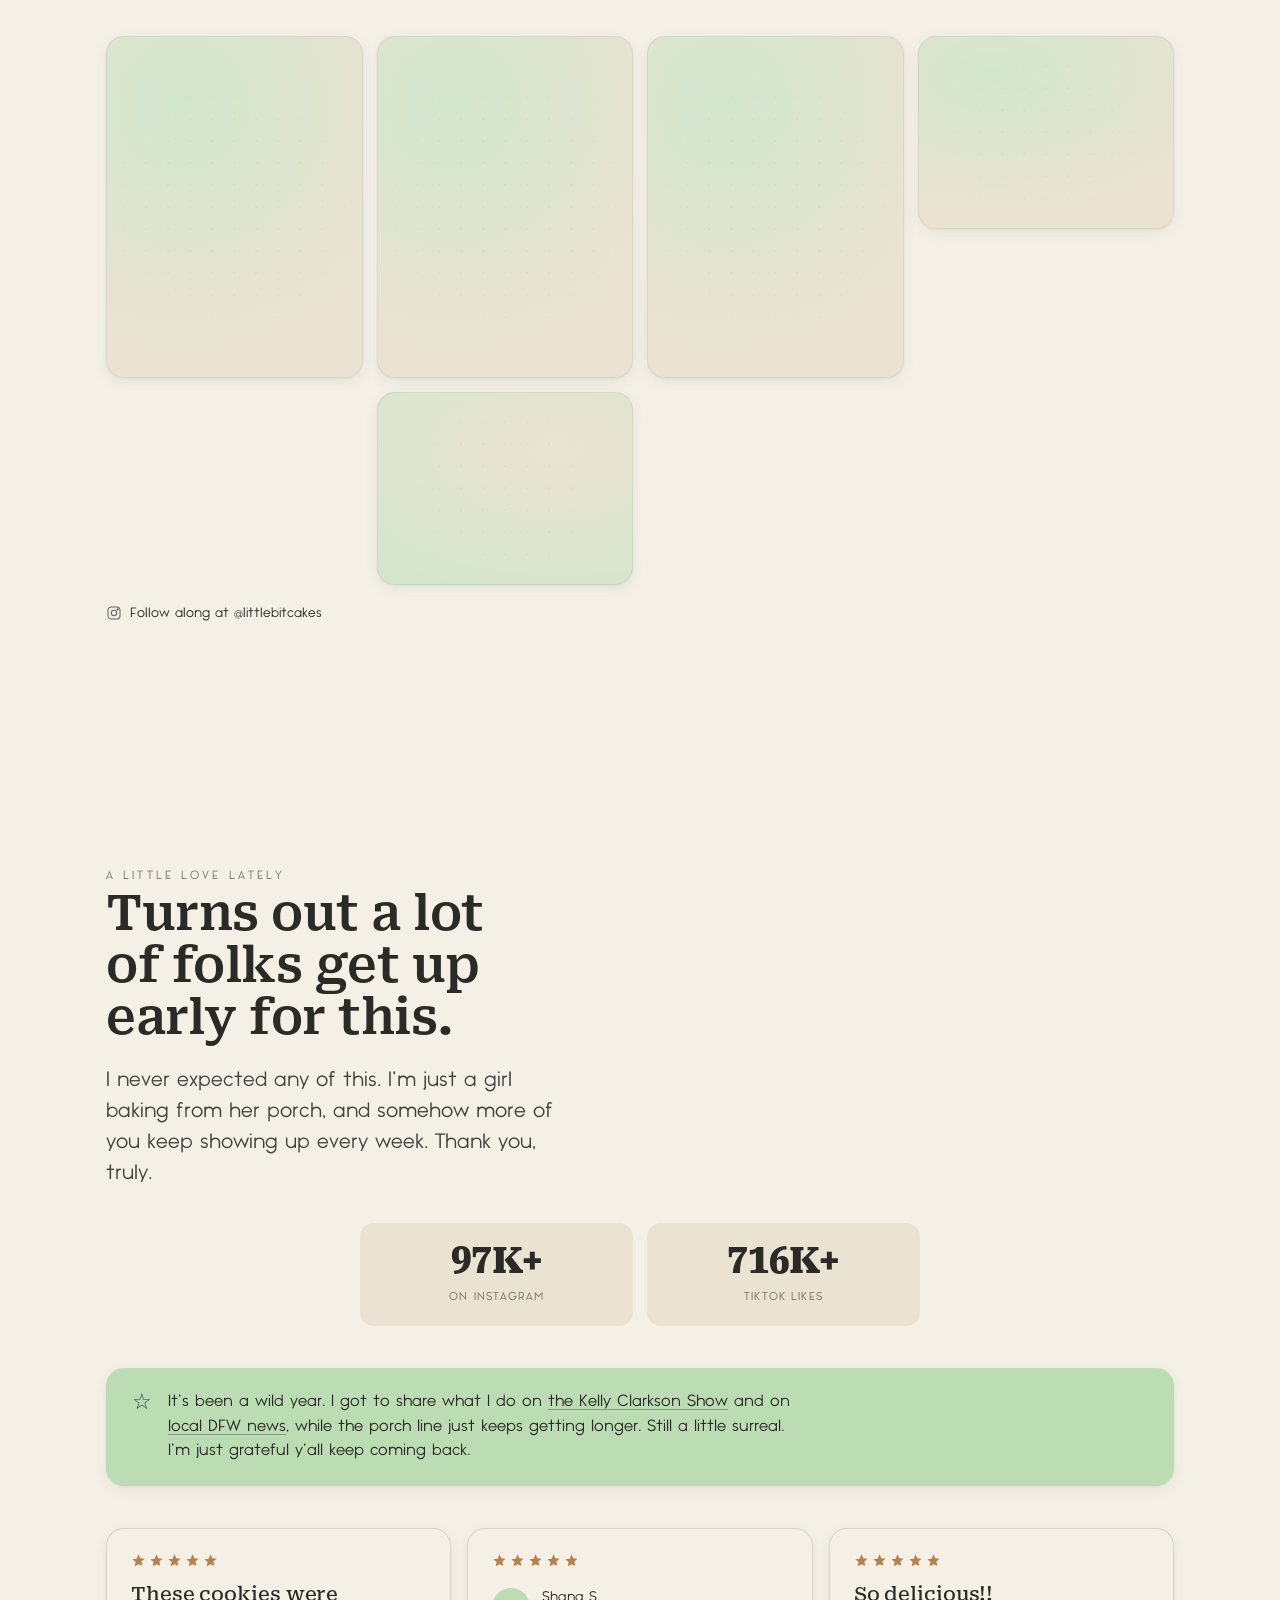
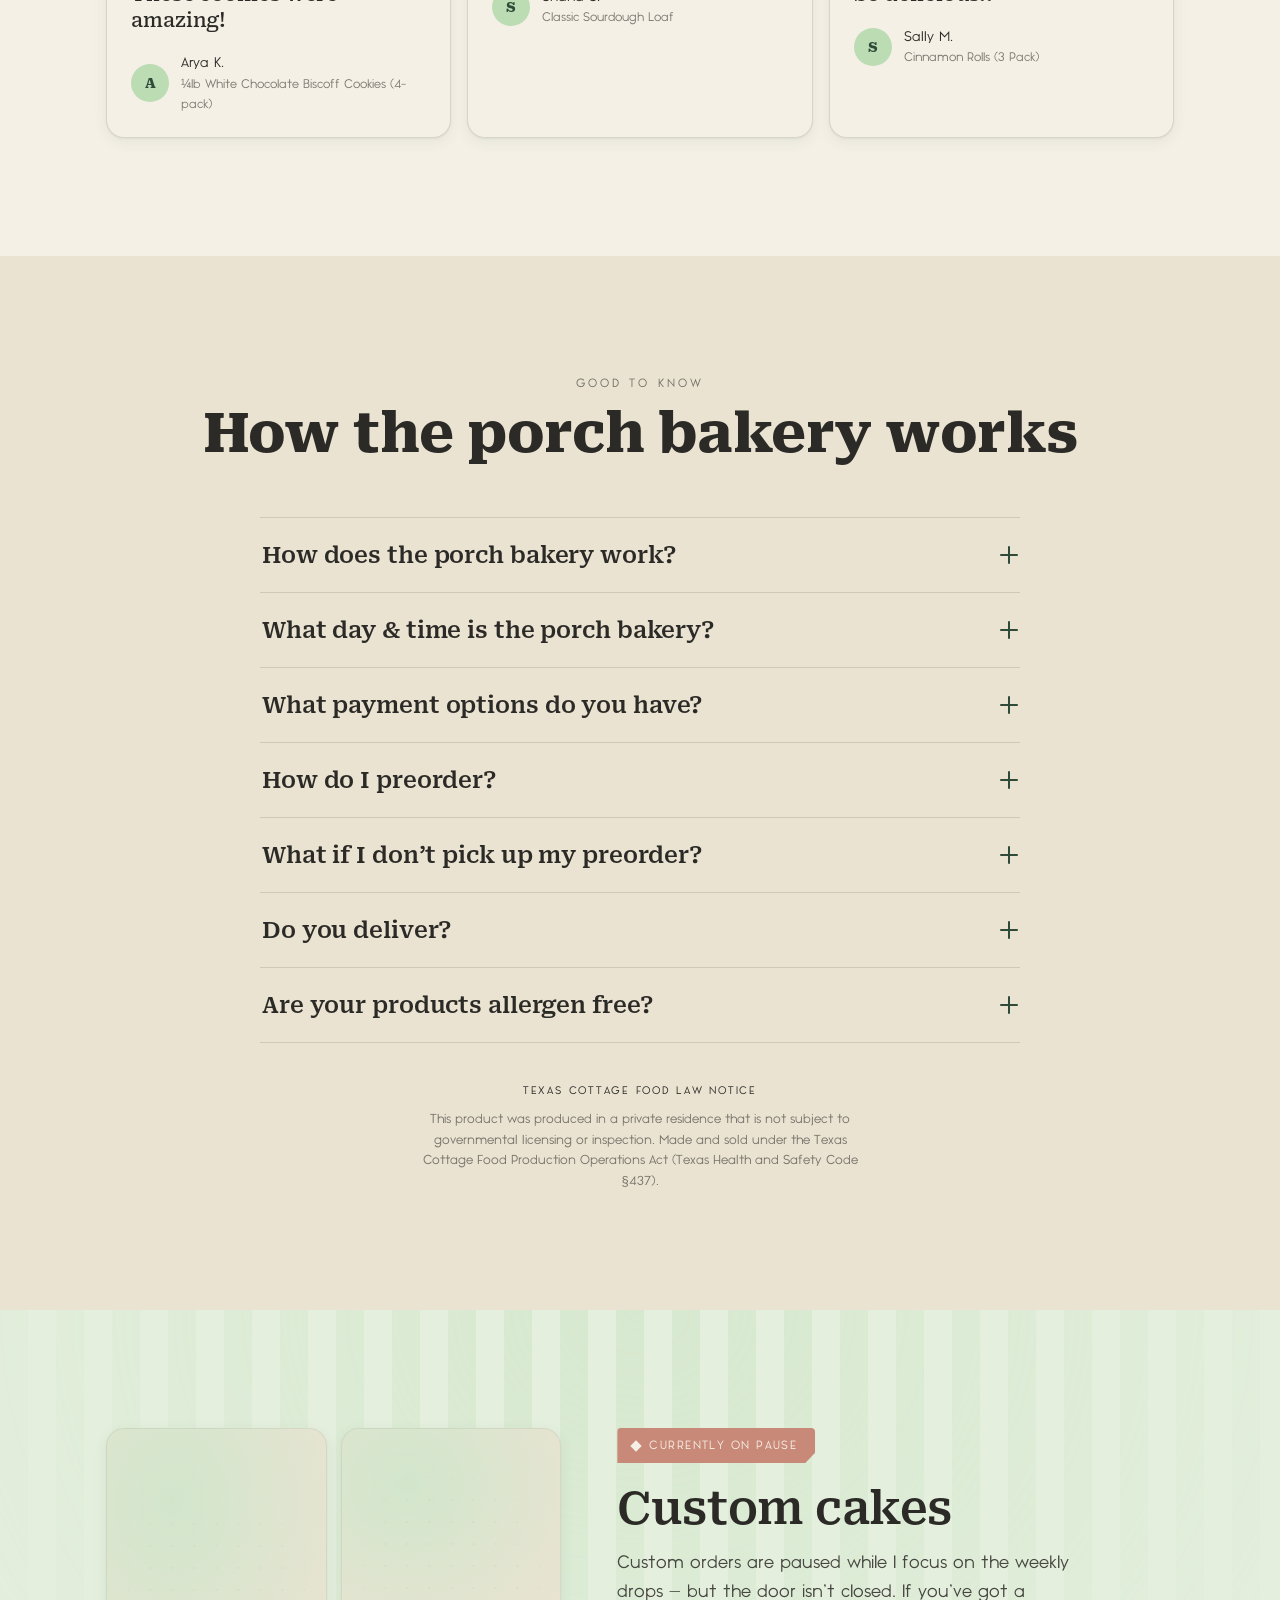
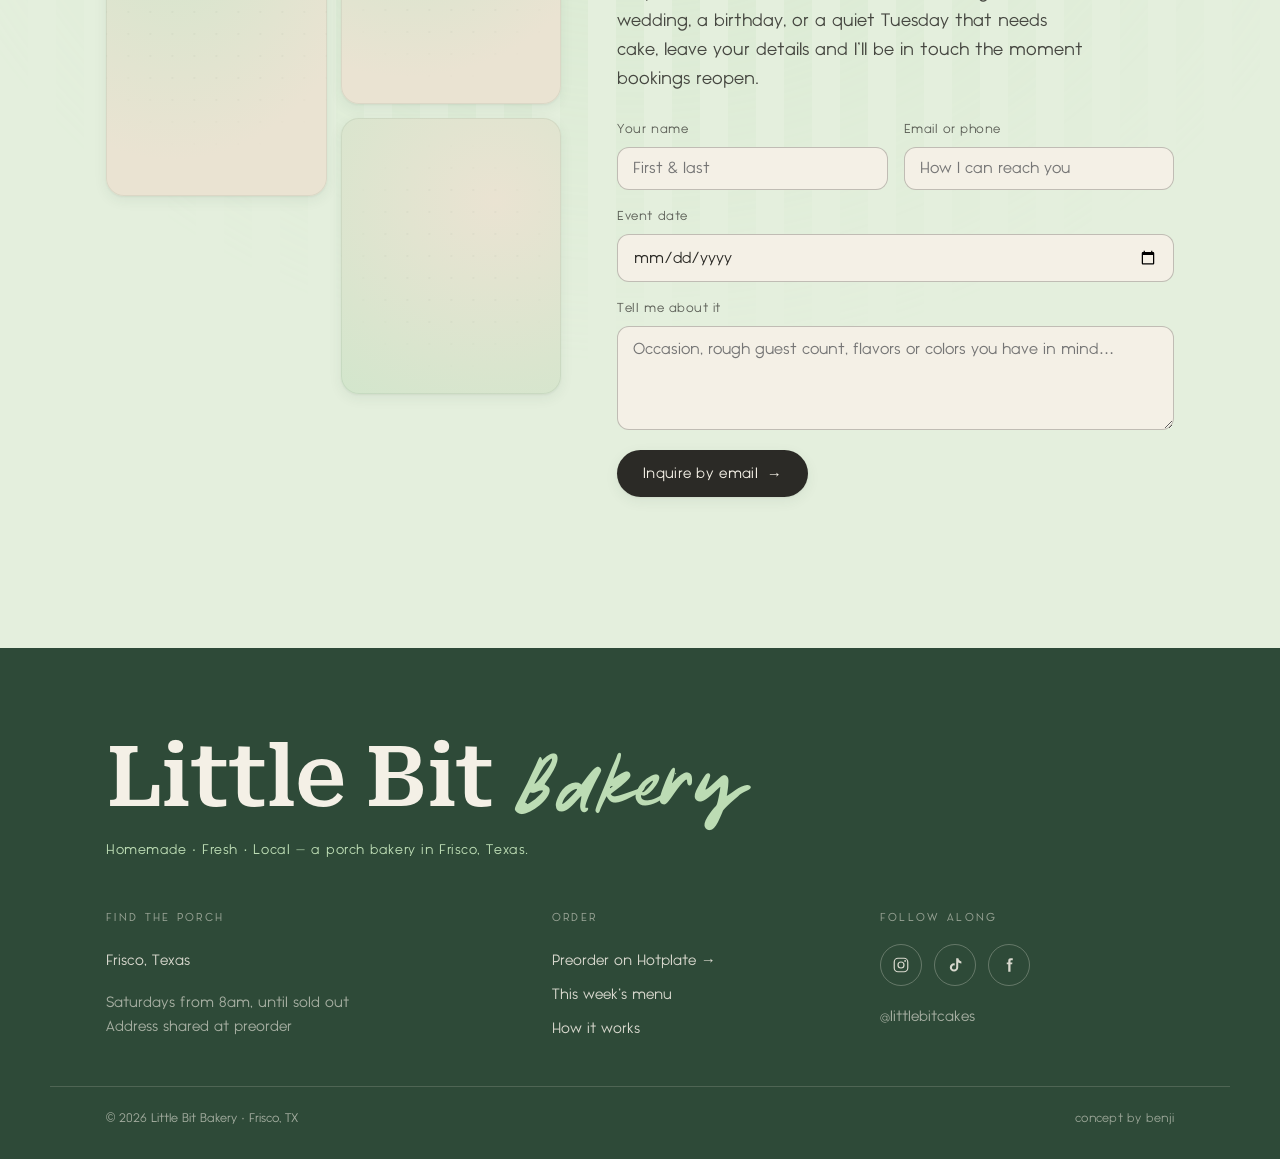
==== commit e4368bb5: "Add files via upload" ====
--- a/index.html
+++ b/index.html
@@ -212,11 +212,11 @@
 .brand{display:flex;align-items:center;gap:11px;font-size:21px}
 .brand .seal-sm{
   width:30px;height:30px;border-radius:50%;
-  border:1.5px solid var(--pine);
+  background:var(--sage);border:1.5px solid var(--sage);
   display:grid;place-items:center;flex:none;
   color:var(--pine);
 }
-.brand .seal-sm svg{width:16px;height:16px}
+.brand .seal-sm svg{width:18px;height:18px}
 .nav-links{display:none;align-items:center;gap:34px}
 .nav-links a{font-size:14.5px;letter-spacing:.01em;position:relative;padding:4px 0;opacity:.82;transition:opacity .2s}
 .nav-links a:hover{opacity:1}
@@ -446,7 +446,7 @@
 }
 .pill.caramel{background:transparent;border:1px solid var(--caramel);color:var(--caramel)}
 /* preorder mark — small deliberate asterisk on items available to preorder */
-.pre-mark{color:var(--caramel);font-family:var(--sans);font-weight:400;font-size:.62em;vertical-align:super;line-height:0;margin-left:.12em}
+.pre-mark{color:var(--caramel);font-family:var(--sans);font-weight:700;font-size:1em;vertical-align:super;line-height:0;margin-left:.14em}
 .menu-legend{margin-top:14px;font-family:var(--sans);font-size:12.5px;color:rgba(43,42,38,.6);display:flex;align-items:center;gap:6px}
 .menu-legend .pre-mark{vertical-align:baseline;font-size:1em;margin-left:0}
 .menu-cta{margin-top:40px;display:flex;flex-wrap:wrap;gap:14px;align-items:center}
@@ -488,8 +488,10 @@
 .crew-row{display:grid;gap:12px;grid-template-columns:repeat(2,1fr)}
 .crew-card{
   background:rgba(244,240,230,.05);border:1px solid rgba(244,240,230,.16);border-radius:14px;
-  padding:15px 16px;
-}
+  padding:16px 16px 15px;
+}
+.crew-card .ci{color:var(--sage);margin-bottom:10px;display:block}
+.crew-card .ci svg{width:26px;height:26px;display:block}
 .crew-card .nm{font-family:var(--serif);font-weight:800;font-size:1.05rem;color:var(--cream)}
 .crew-card .rl{font-size:12.5px;color:rgba(244,240,230,.62);margin-top:2px}
 @media (hover:hover) and (min-width:880px){
@@ -706,7 +708,7 @@
   <div class="container nav-row">
     <a href="#top" class="brand wordmark" aria-label="Little Bit Bakery — home">
       <span class="seal-sm" aria-hidden="true">
-        <svg viewBox="0 0 24 24" fill="none" stroke="currentColor" stroke-width="1.6" stroke-linecap="round"><path d="M4 14c0-4 3.6-7 8-7s8 3 8 7"/><path d="M3 14h18"/><path d="M6 14v3M10 14v3M14 14v3M18 14v3"/></svg>
+        <svg viewBox="0 0 24 24" fill="none" stroke="currentColor" stroke-width="1.5" stroke-linecap="round" stroke-linejoin="round" xmlns="http://www.w3.org/2000/svg"><path d="M18.4368 5.56324C17.7156 4.84207 16.9002 4.34309 16.1458 4.10787C15.8323 4.01011 15.6755 3.96123 15.3675 4.03713C15.0594 4.11302 14.8899 4.28249 14.551 4.62141L4.62141 14.551C4.28248 14.8899 4.11302 15.0594 4.03713 15.3675C3.96123 15.6755 4.01011 15.8323 4.10787 16.1458C4.34309 16.9002 4.84207 17.7156 5.56324 18.4368C6.28441 19.1579 7.0998 19.6569 7.85419 19.8921C8.16773 19.9899 8.3245 20.0388 8.63255 19.9629C8.94059 19.887 9.11005 19.7175 9.44898 19.3786L19.3786 9.44898C19.7175 9.11005 19.887 8.94059 19.9629 8.63255C20.0388 8.3245 19.9899 8.16773 19.8921 7.85419C19.6569 7.0998 19.1579 6.28441 18.4368 5.56324Z"/><path d="M19.2904 6C20.1754 5.65327 21.1891 4.98877 21.549 4.62887C22.1503 4.02748 22.1503 3.05243 21.549 2.45104C20.9476 1.84965 19.9725 1.84965 19.3711 2.45104C19.0112 2.81094 18.3467 3.82465 18 4.70962"/><path d="M6 19.2904C5.65327 20.1754 4.98877 21.1891 4.62887 21.549C4.02748 22.1503 3.05243 22.1503 2.45104 21.549C1.84965 20.9476 1.84965 19.9725 2.45104 19.3711C2.81094 19.0112 3.82465 18.3467 4.70962 18"/></svg>
       </span>
       Little Bit Bakery
     </a>
@@ -902,10 +904,10 @@
       <div class="crew">
         <div class="crew-title">The crew (yes, they have names)</div>
         <div class="crew-row">
-          <div class="crew-card"><div class="nm">R2-Dough2</div><div class="rl">the big mixer &middot; my biggest splurge yet</div></div>
-          <div class="crew-card"><div class="nm">Goose</div><div class="rl">mixer number two &middot; pulls the night shift</div></div>
-          <div class="crew-card"><div class="nm">Gordon</div><div class="rl">the oven &middot; runs hot, never complains</div></div>
-          <div class="crew-card"><div class="nm">Doughbert</div><div class="rl">the sourdough starter &middot; older than the business</div></div>
+          <div class="crew-card"><span class="ci" aria-hidden="true"><svg viewBox="0 0 24 24" fill="none" stroke="currentColor" stroke-width="1.25" stroke-linecap="round" stroke-linejoin="round" xmlns="http://www.w3.org/2000/svg"><path d="M17.5 15H14.5C13.6716 15 13 15.6716 13 16.5V19.5C13 20.3284 13.6716 21 14.5 21H17.5C18.3284 21 19 20.3284 19 19.5V16.5C19 15.6716 18.3284 15 17.5 15Z"/><path d="M16 11V21"/><path d="M18.7143 11H7C5.11438 11 4.17157 11 3.58579 10.4142C3 9.82843 3 8.88562 3 7C3 5.11438 3 4.17157 3.58579 3.58579C4.17157 3 5.11438 3 7 3H15.2857C15.9491 3 16.2808 3 16.5598 3.03144C18.8779 3.29263 20.7074 5.12208 20.9686 7.44018C21 7.71921 21 8.0509 21 8.71429C21 8.97964 21 9.11232 20.9874 9.22393C20.8829 10.1512 20.1512 10.8829 19.2239 10.9874C19.1123 11 18.9796 11 18.7143 11Z"/><path d="M6 7H10"/></svg></span><div class="nm">R2-Dough2</div><div class="rl">the big mixer &middot; my biggest splurge yet</div></div>
+          <div class="crew-card"><span class="ci" aria-hidden="true"><svg viewBox="0 0 24 24" fill="none" stroke="currentColor" stroke-width="1.25" stroke-linecap="round" stroke-linejoin="round" xmlns="http://www.w3.org/2000/svg"><path d="M17.5 15H14.5C13.6716 15 13 15.6716 13 16.5V19.5C13 20.3284 13.6716 21 14.5 21H17.5C18.3284 21 19 20.3284 19 19.5V16.5C19 15.6716 18.3284 15 17.5 15Z"/><path d="M16 11V21"/><path d="M18.7143 11H7C5.11438 11 4.17157 11 3.58579 10.4142C3 9.82843 3 8.88562 3 7C3 5.11438 3 4.17157 3.58579 3.58579C4.17157 3 5.11438 3 7 3H15.2857C15.9491 3 16.2808 3 16.5598 3.03144C18.8779 3.29263 20.7074 5.12208 20.9686 7.44018C21 7.71921 21 8.0509 21 8.71429C21 8.97964 21 9.11232 20.9874 9.22393C20.8829 10.1512 20.1512 10.8829 19.2239 10.9874C19.1123 11 18.9796 11 18.7143 11Z"/><path d="M6 7H10"/></svg></span><div class="nm">Goose</div><div class="rl">mixer number two &middot; pulls the night shift</div></div>
+          <div class="crew-card"><span class="ci" aria-hidden="true"><svg viewBox="0 0 24 24" fill="none" xmlns="http://www.w3.org/2000/svg"><rect x="4.5" y="4.5" width="15" height="15" rx="1.6" stroke="currentColor" stroke-width="1.25"/><path d="M4.5 8.4h15" stroke="currentColor" stroke-width="1.25"/><circle cx="7" cy="6.5" r=".8" fill="currentColor"/><circle cx="9.7" cy="6.5" r=".8" fill="currentColor"/><rect x="6.6" y="10.6" width="10.8" height="7" rx="1.1" stroke="currentColor" stroke-width="1.25"/><path d="M9 17.6v-7" stroke="currentColor" stroke-width="1.25"/><path d="M15.5 6.5h2" stroke="currentColor" stroke-width="1.25" stroke-linecap="round"/></svg></span><div class="nm">Gordon</div><div class="rl">the oven &middot; runs hot, never complains</div></div>
+          <div class="crew-card"><span class="ci" aria-hidden="true"><svg viewBox="0 0 24 24" fill="none" stroke="currentColor" stroke-width="1.25" stroke-linecap="round" stroke-linejoin="round" xmlns="http://www.w3.org/2000/svg"><path d="M18 13C20.2091 13 22 11.2091 22 9C22 6.79086 20.2091 5 18 5C17.1767 5 16.4115 5.24874 15.7754 5.67518M6 13C3.79086 13 2 11.2091 2 9C2 6.79086 3.79086 5 6 5C6.82332 5 7.58854 5.24874 8.22461 5.67518M15.7754 5.67518C15.2287 4.11714 13.7448 3 12 3C10.2552 3 8.77132 4.11714 8.22461 5.67518M15.7754 5.67518C15.9209 6.08981 16 6.53566 16 7C16 7.3453 15.9562 7.68038 15.874 8M9.46487 7C9.15785 6.46925 8.73238 6.0156 8.22461 5.67518"/><path d="M6 17.5C7.59905 16.8776 9.69952 16.5 12 16.5C14.3005 16.5 16.401 16.8776 18 17.5"/><path d="M5 21C6.86556 20.3776 9.3161 20 12 20C14.6839 20 17.1344 20.3776 19 21"/><path d="M18 12V20M6 12V20"/></svg></span><div class="nm">Doughbert</div><div class="rl">the sourdough starter &middot; older than the business</div></div>
         </div>
       </div>
     </div>
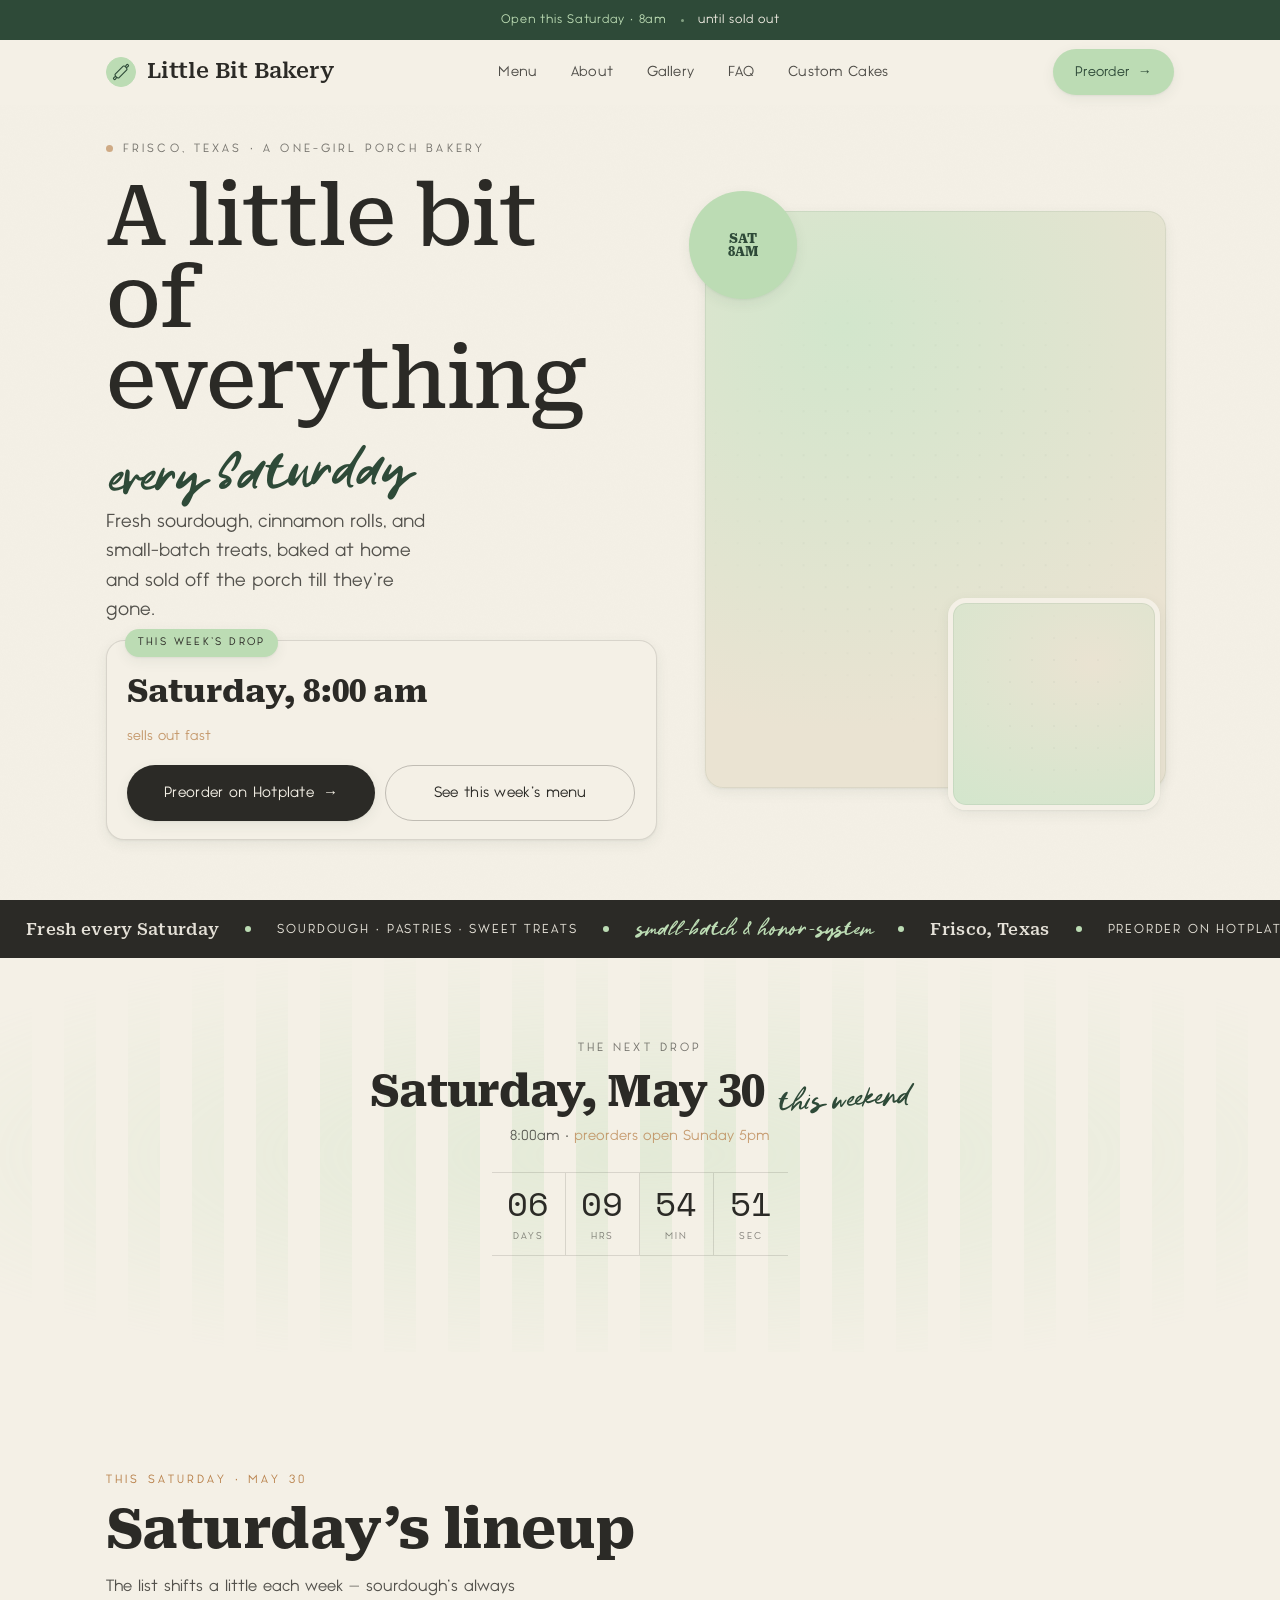
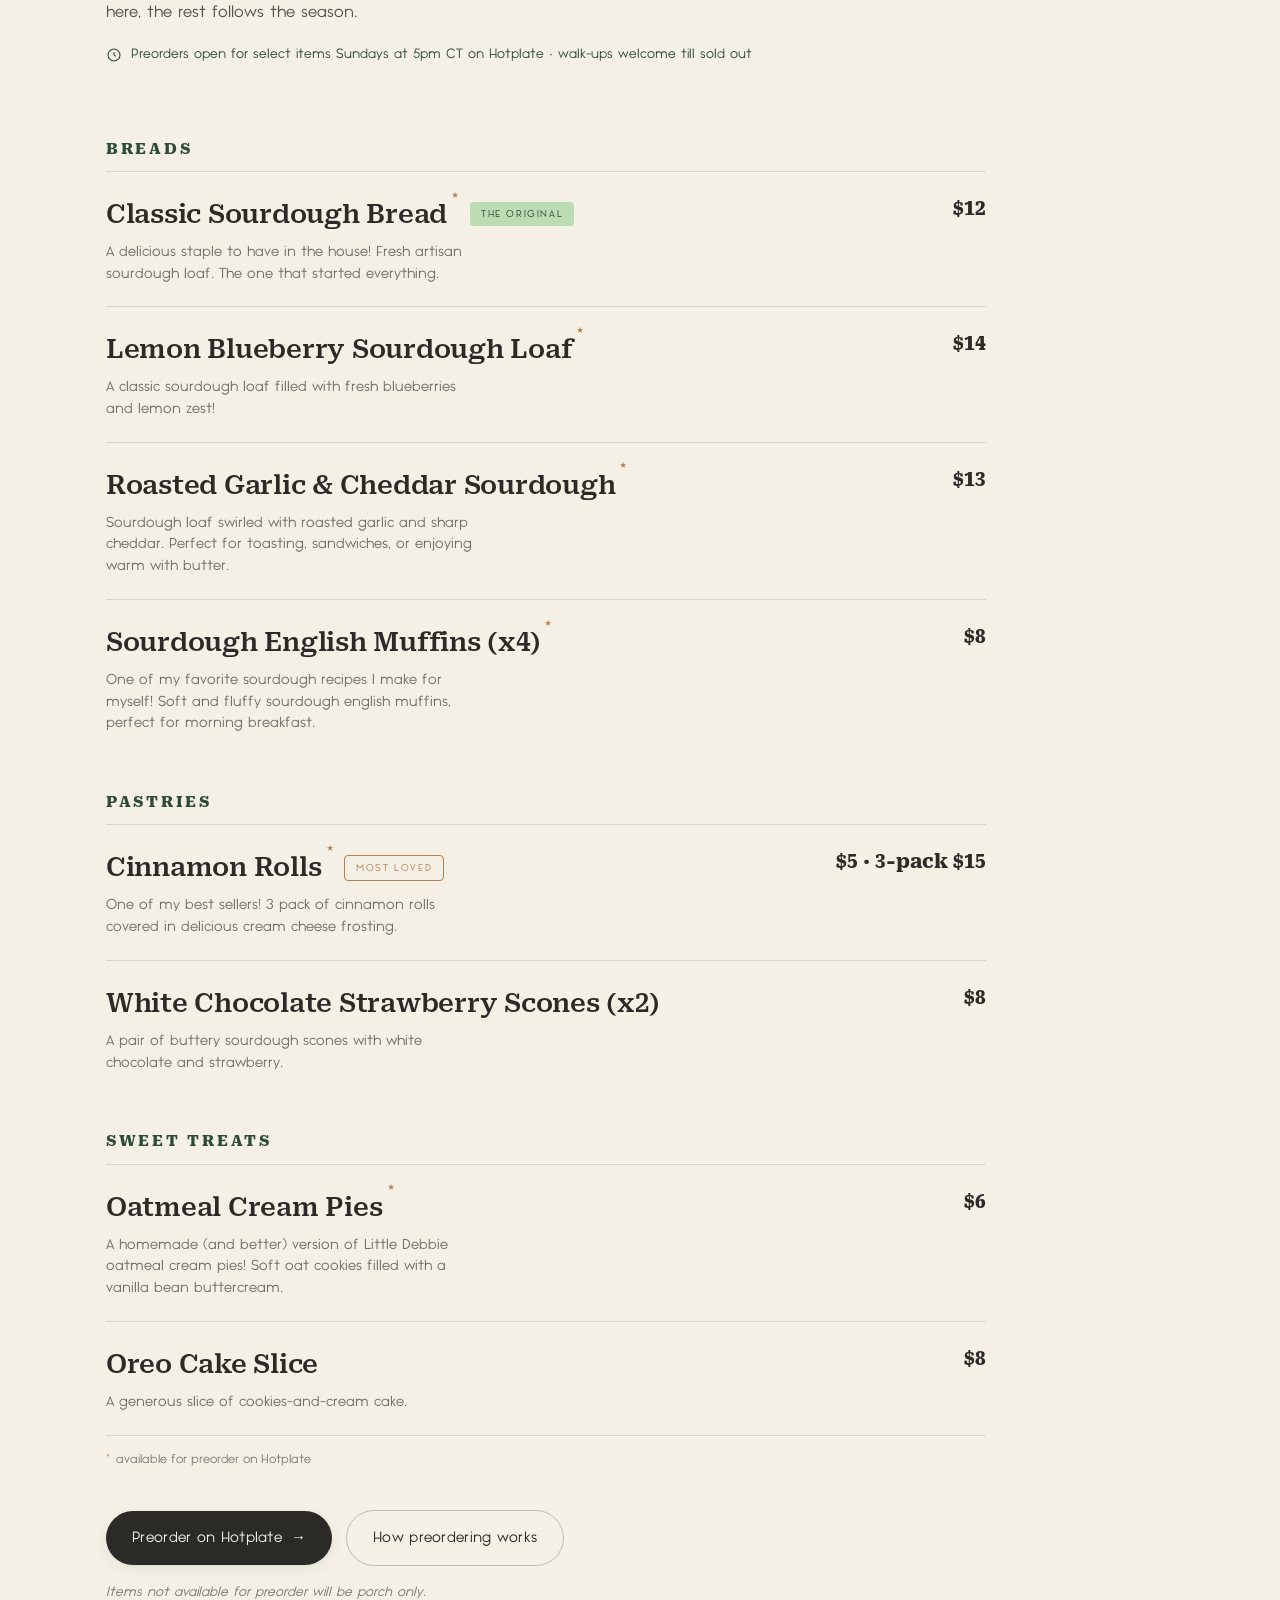
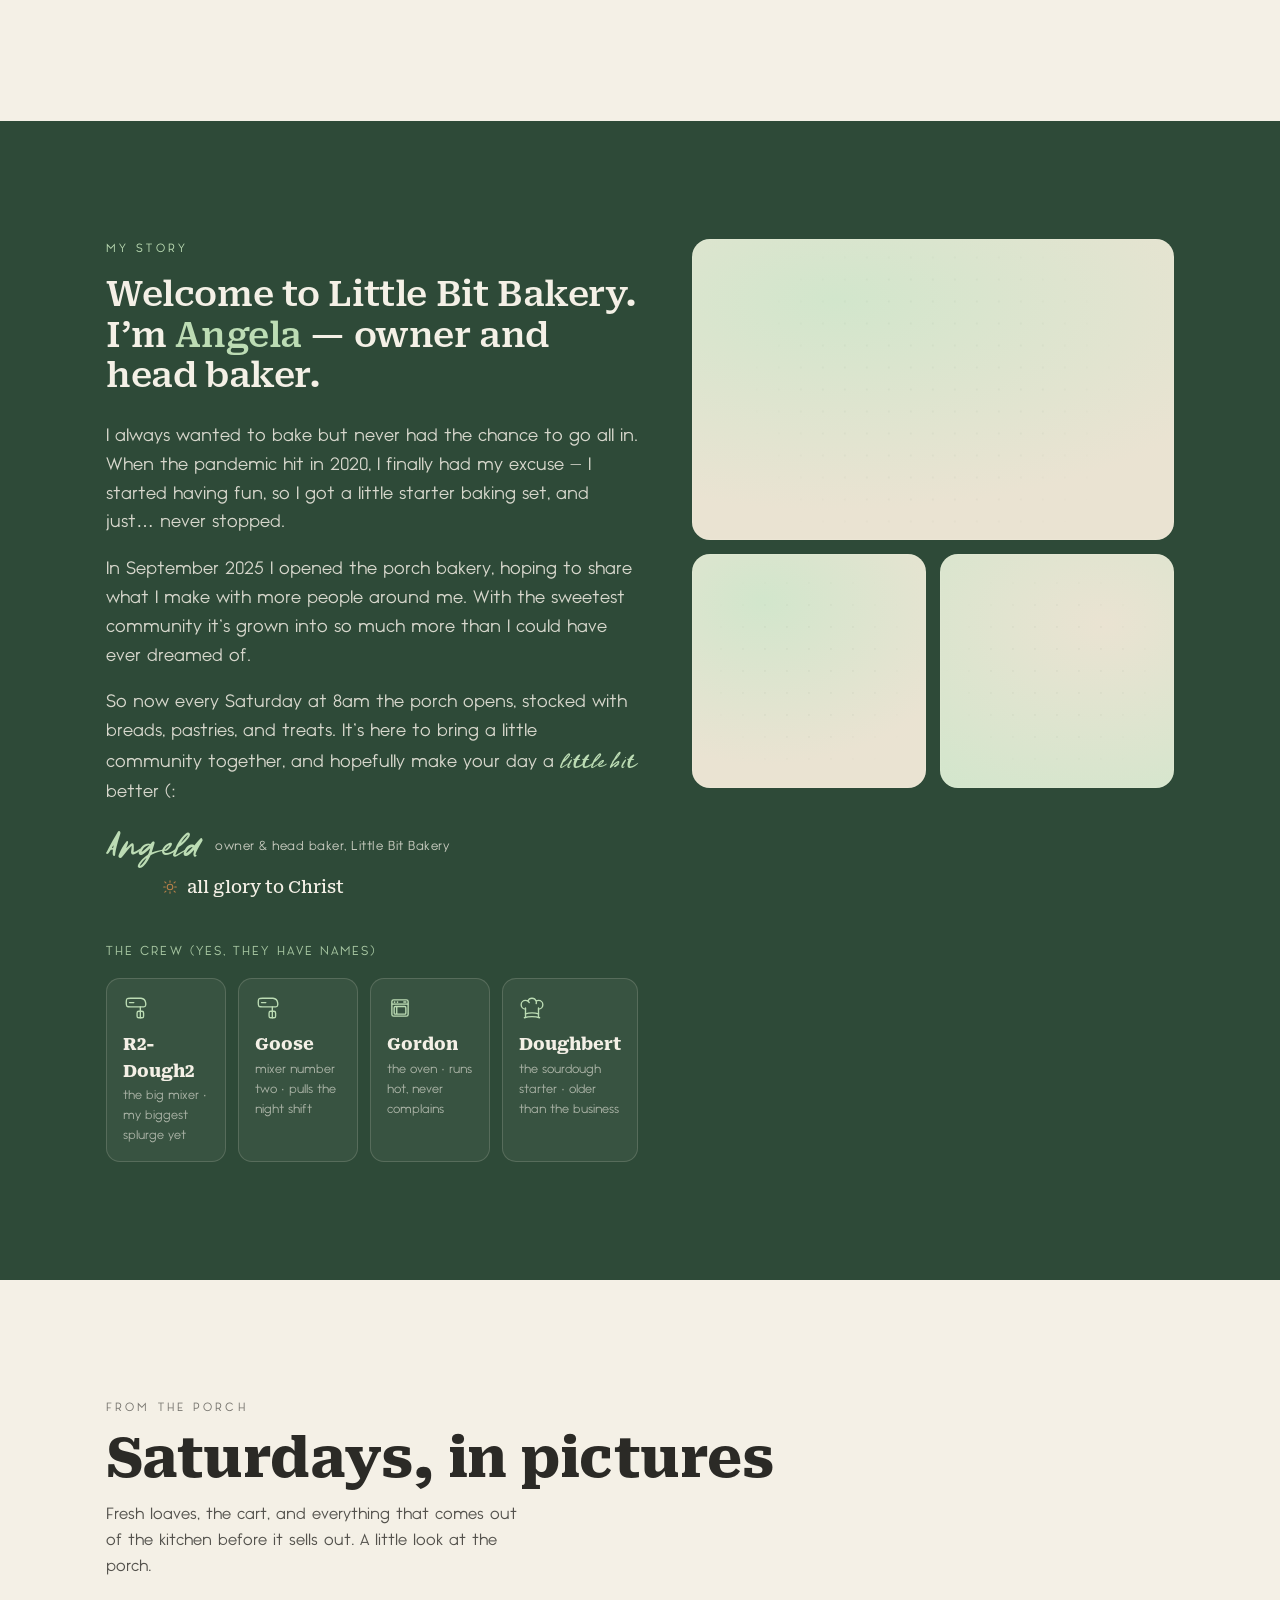
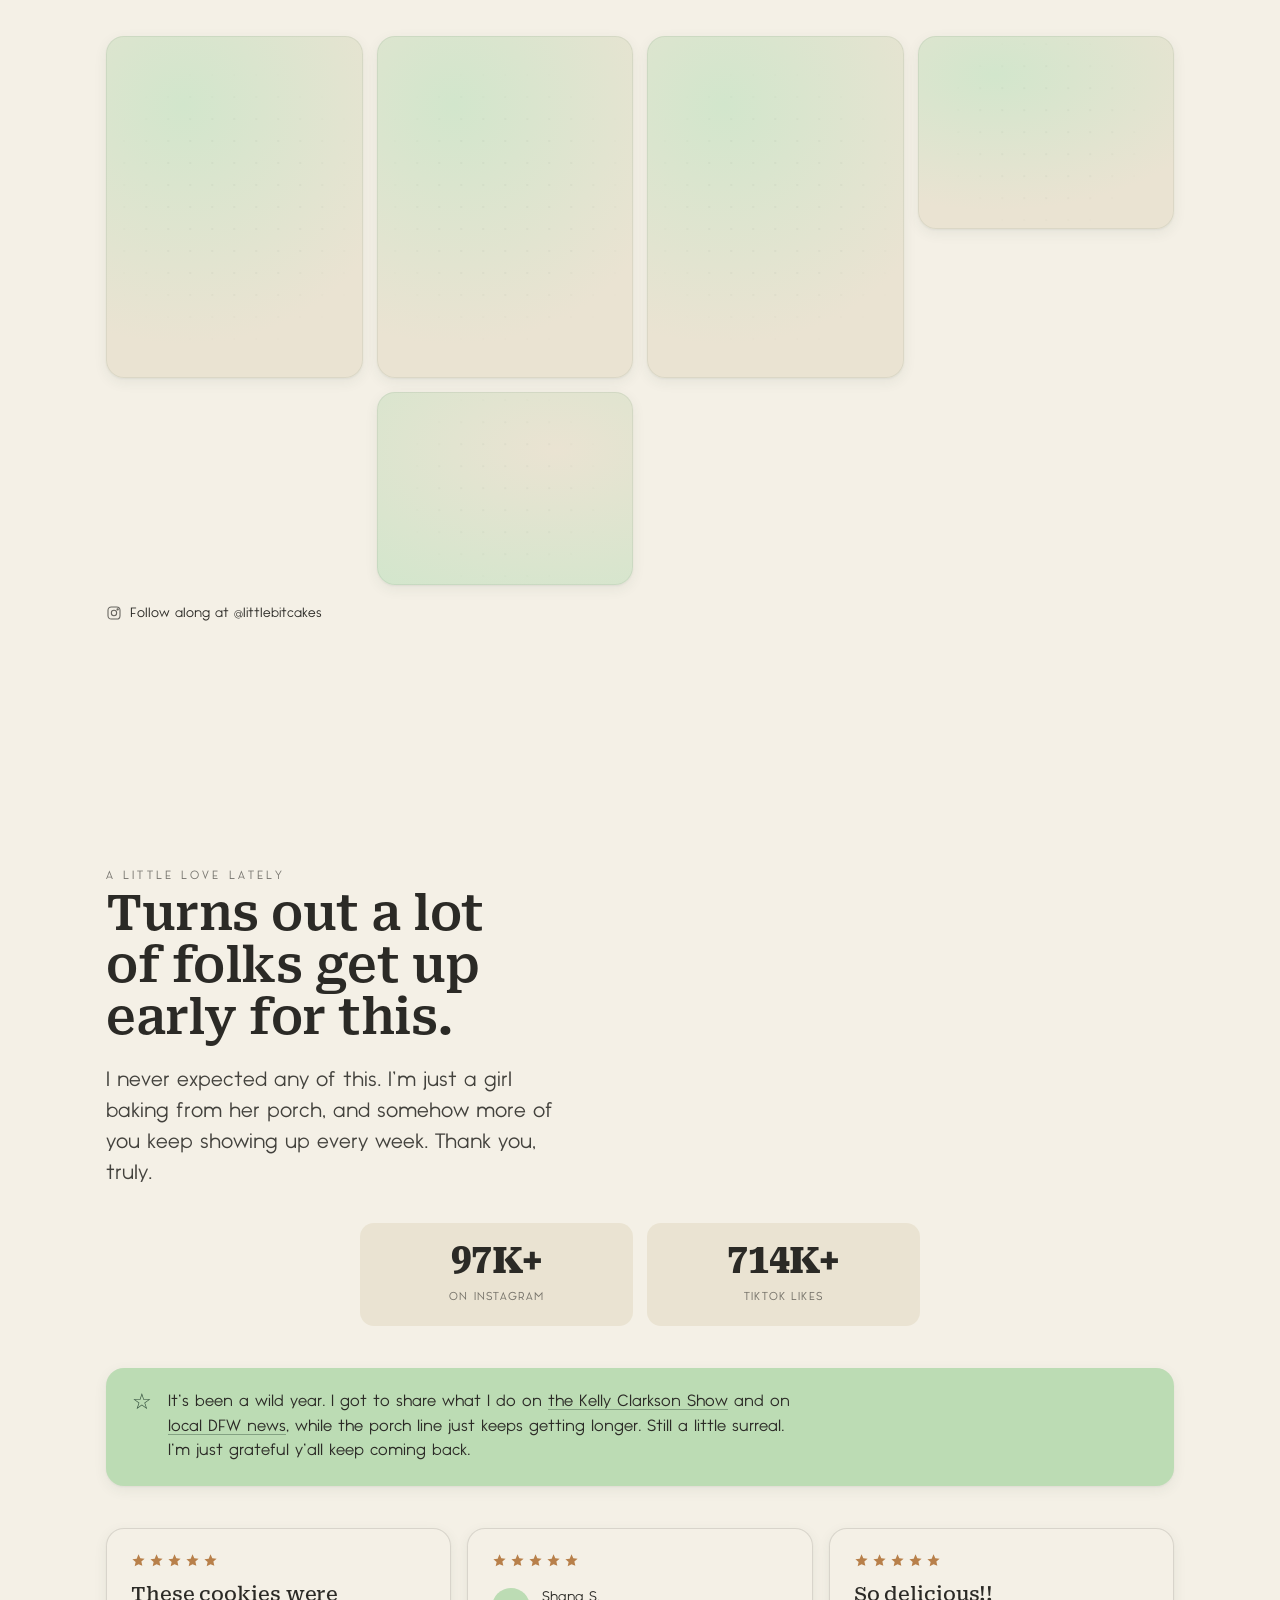
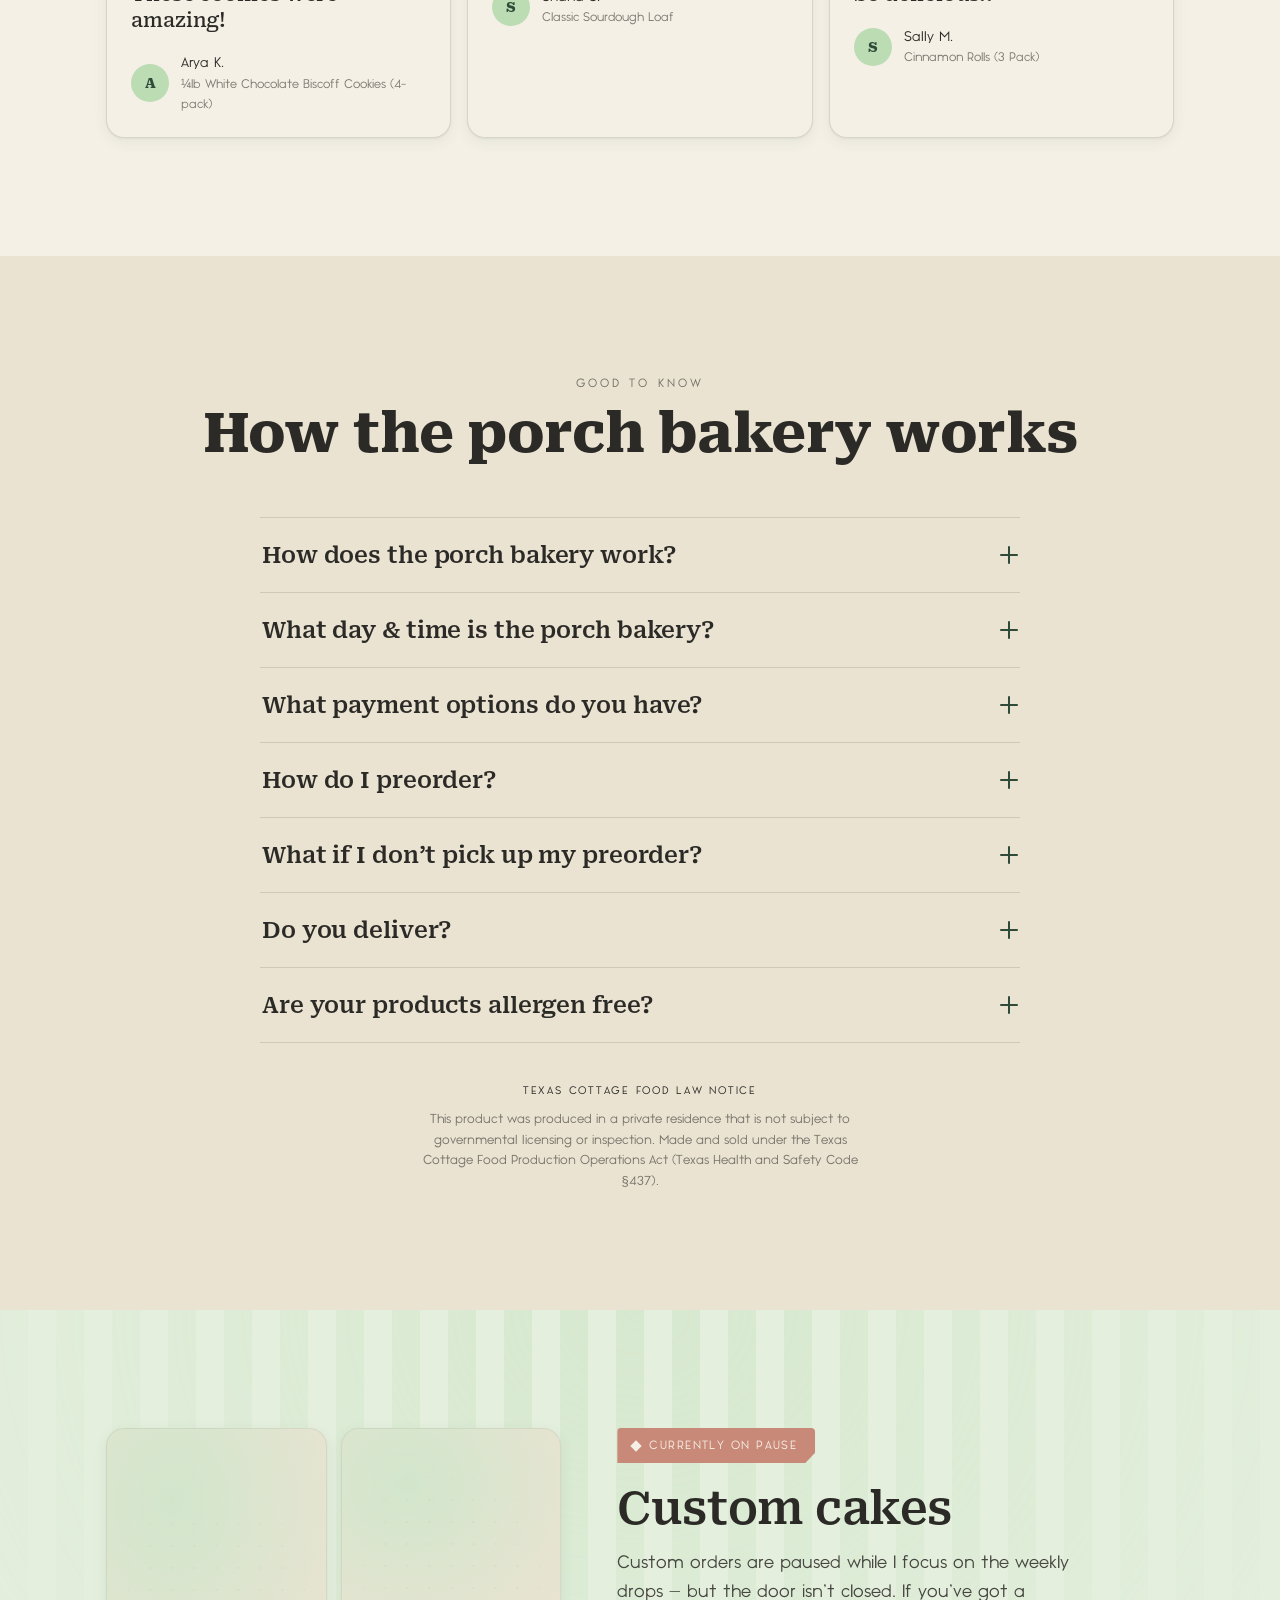
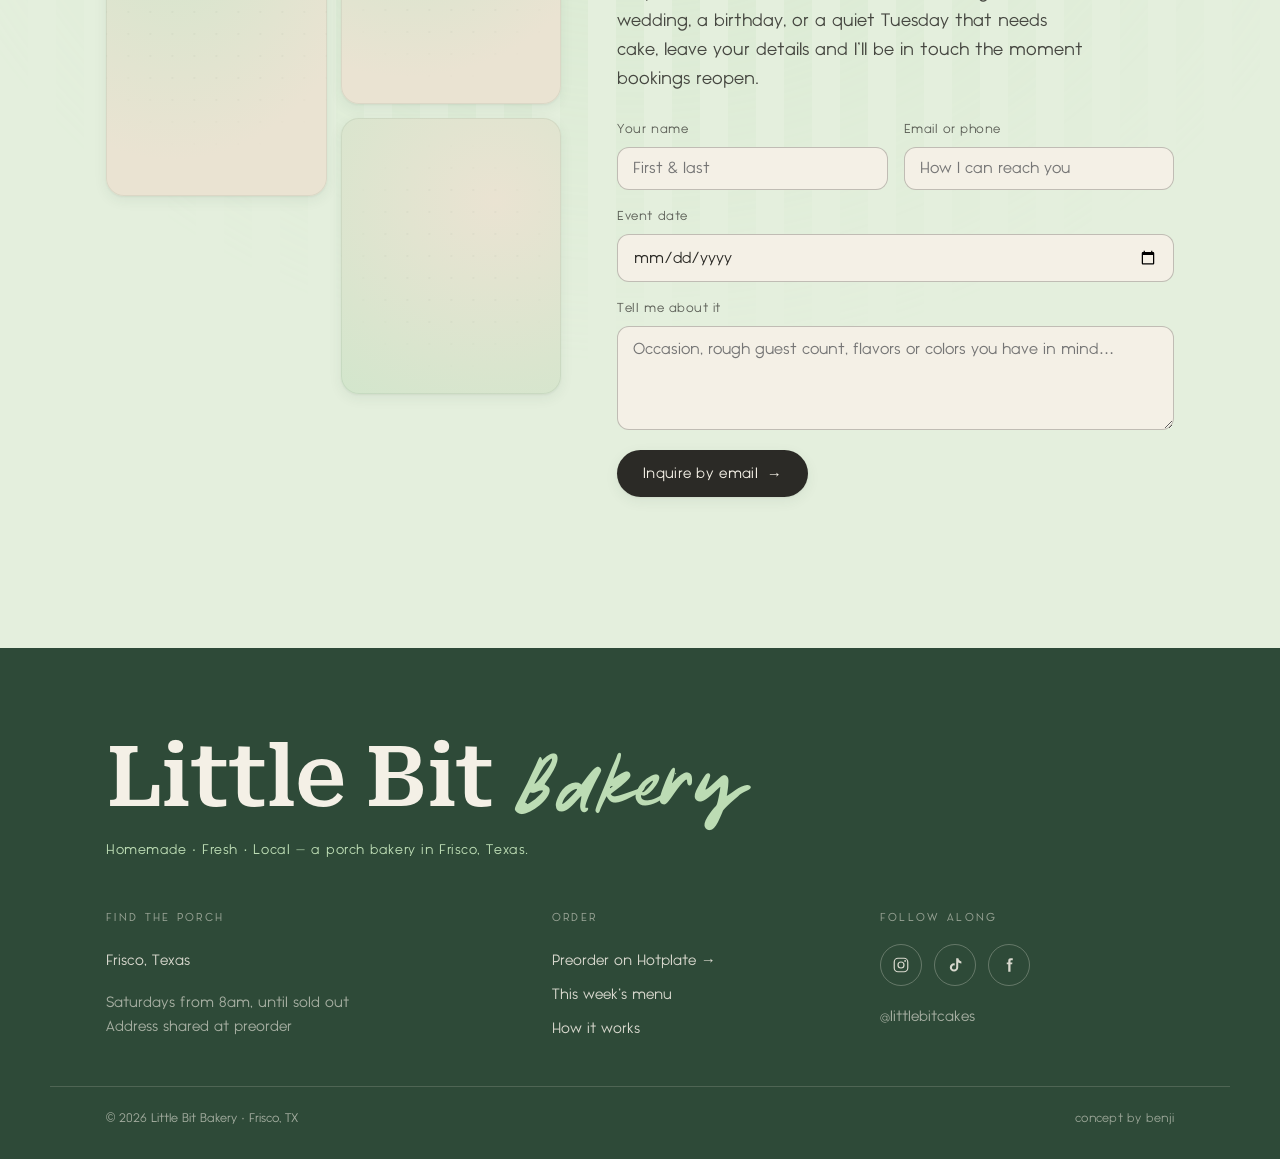
==== commit 42f9659f: "Add files via upload" ====
--- a/index.html
+++ b/index.html
@@ -245,18 +245,16 @@
   transform:translateY(-120%);
   visibility:hidden;
   transition:transform .42s var(--ease), visibility 0s linear .42s;
-  box-shadow:var(--shadow-m);
   max-height:calc(100vh - 104px);overflow-y:auto;
 }
-.drawer.open{transform:translateY(0);visibility:visible;transition:transform .42s var(--ease), visibility 0s}
+.drawer.open{transform:translateY(0);visibility:visible;box-shadow:var(--shadow-m);transition:transform .42s var(--ease), visibility 0s}
 .drawer nav{display:flex;flex-direction:column;padding:10px var(--gut) 24px}
 .drawer nav a{font-family:var(--serif);font-weight:600;font-size:24px;padding:15px 0;border-bottom:1px solid var(--line)}
 
 /* when the mobile menu is open: lock the page, hide the banner, pin nav to top */
 body.menu-open{position:fixed;left:0;right:0;width:100%;overflow:hidden}
-body.menu-open .topbar{display:none}
 body.menu-open header.nav{position:fixed;top:0;left:0;right:0}
-body.menu-open .drawer{top:65px;max-height:calc(100vh - 65px)}
+body.menu-open .drawer{top:65px;max-height:calc(100vh - 104px)}
 
 /* =========================================================
    HERO  (blink test — drop info + CTA visible w/o scroll)
@@ -446,9 +444,9 @@
 }
 .pill.caramel{background:transparent;border:1px solid var(--caramel);color:var(--caramel)}
 /* preorder mark — small deliberate asterisk on items available to preorder */
-.pre-mark{color:var(--caramel);font-family:var(--sans);font-weight:700;font-size:1em;vertical-align:super;line-height:0;margin-left:.14em}
+.pre-mark{color:var(--caramel);font-family:var(--sans);font-weight:700;font-size:1.15em;vertical-align:.35em;line-height:0;margin-left:.14em}
 .menu-legend{margin-top:14px;font-family:var(--sans);font-size:12.5px;color:rgba(43,42,38,.6);display:flex;align-items:center;gap:6px}
-.menu-legend .pre-mark{vertical-align:baseline;font-size:1em;margin-left:0}
+.menu-legend .pre-mark{vertical-align:baseline;font-size:1.15em;margin-left:0}
 .menu-cta{margin-top:40px;display:flex;flex-wrap:wrap;gap:14px;align-items:center}
 .menu-porch-note{margin-top:16px;font-family:var(--sans);font-size:13.5px;color:rgba(43,42,38,.6);font-style:italic}
 /* hover animations DESKTOP ONLY (static on mobile/tablet) */
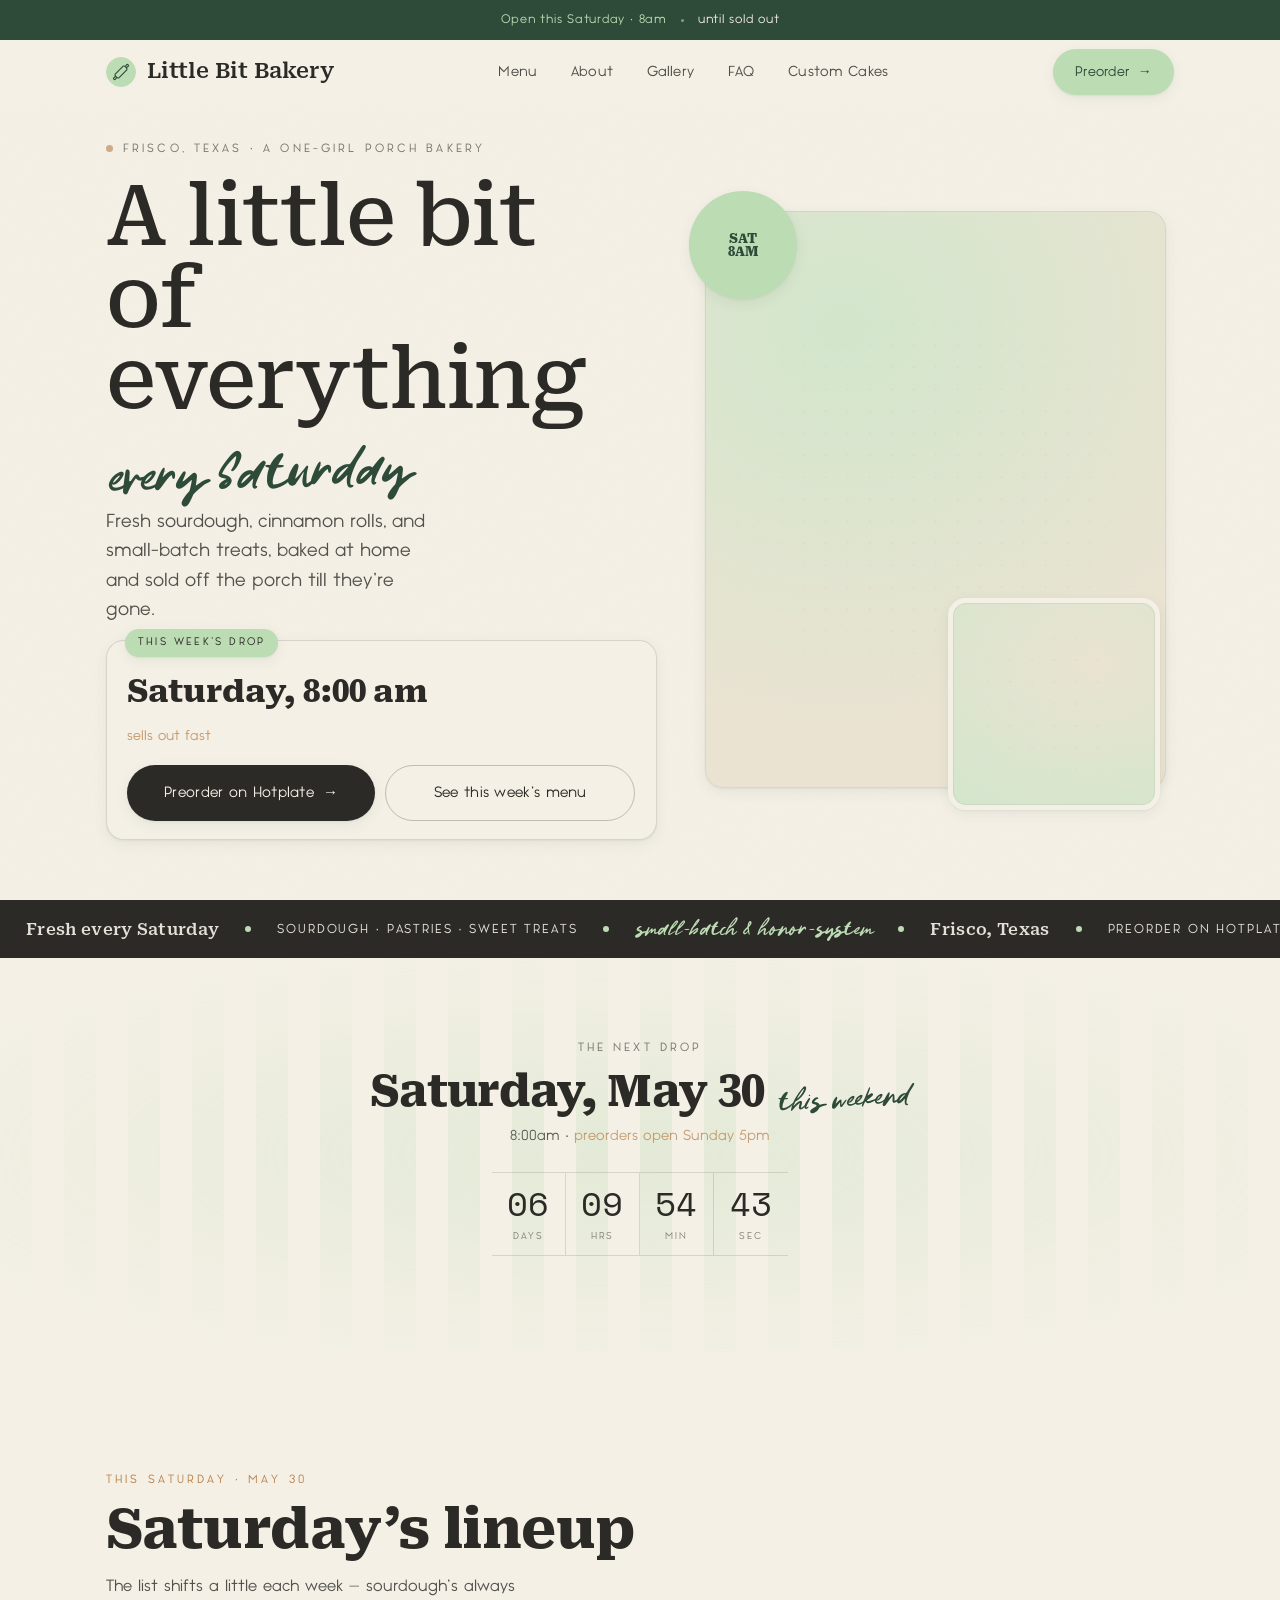
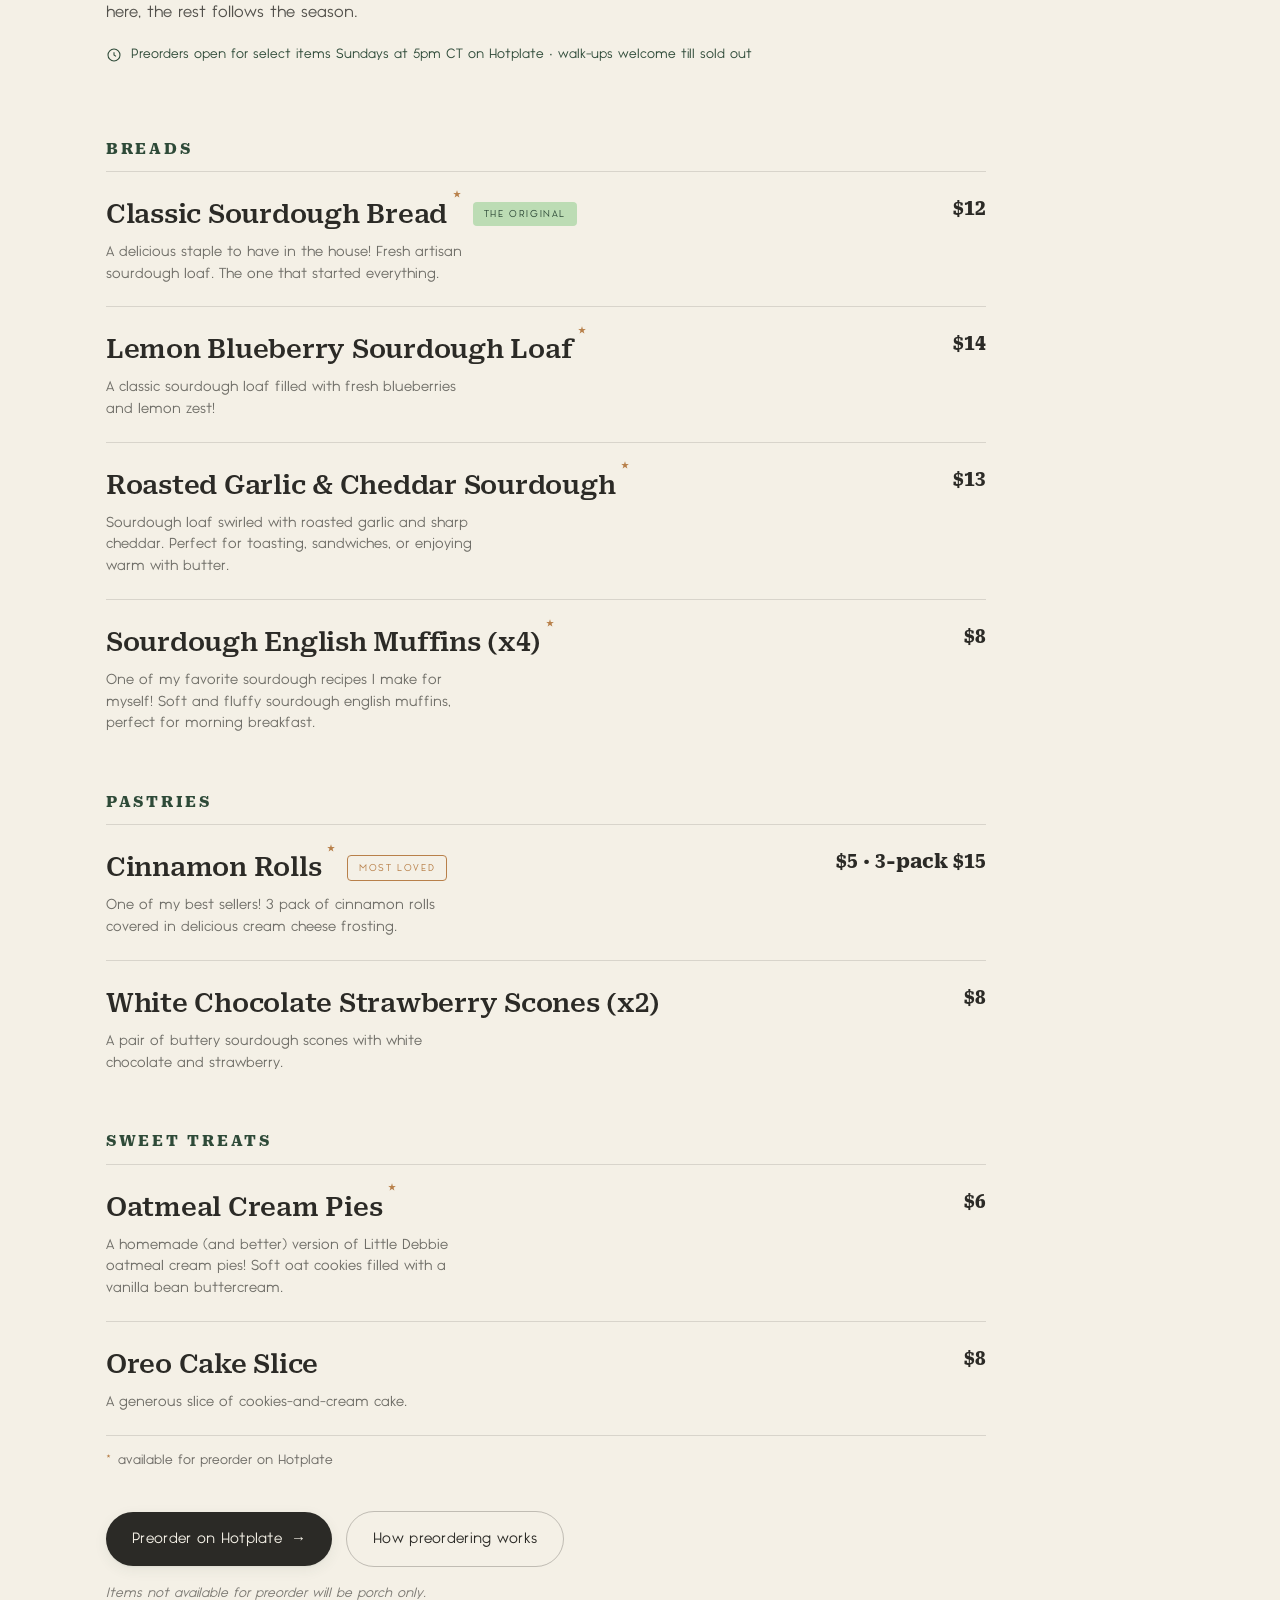
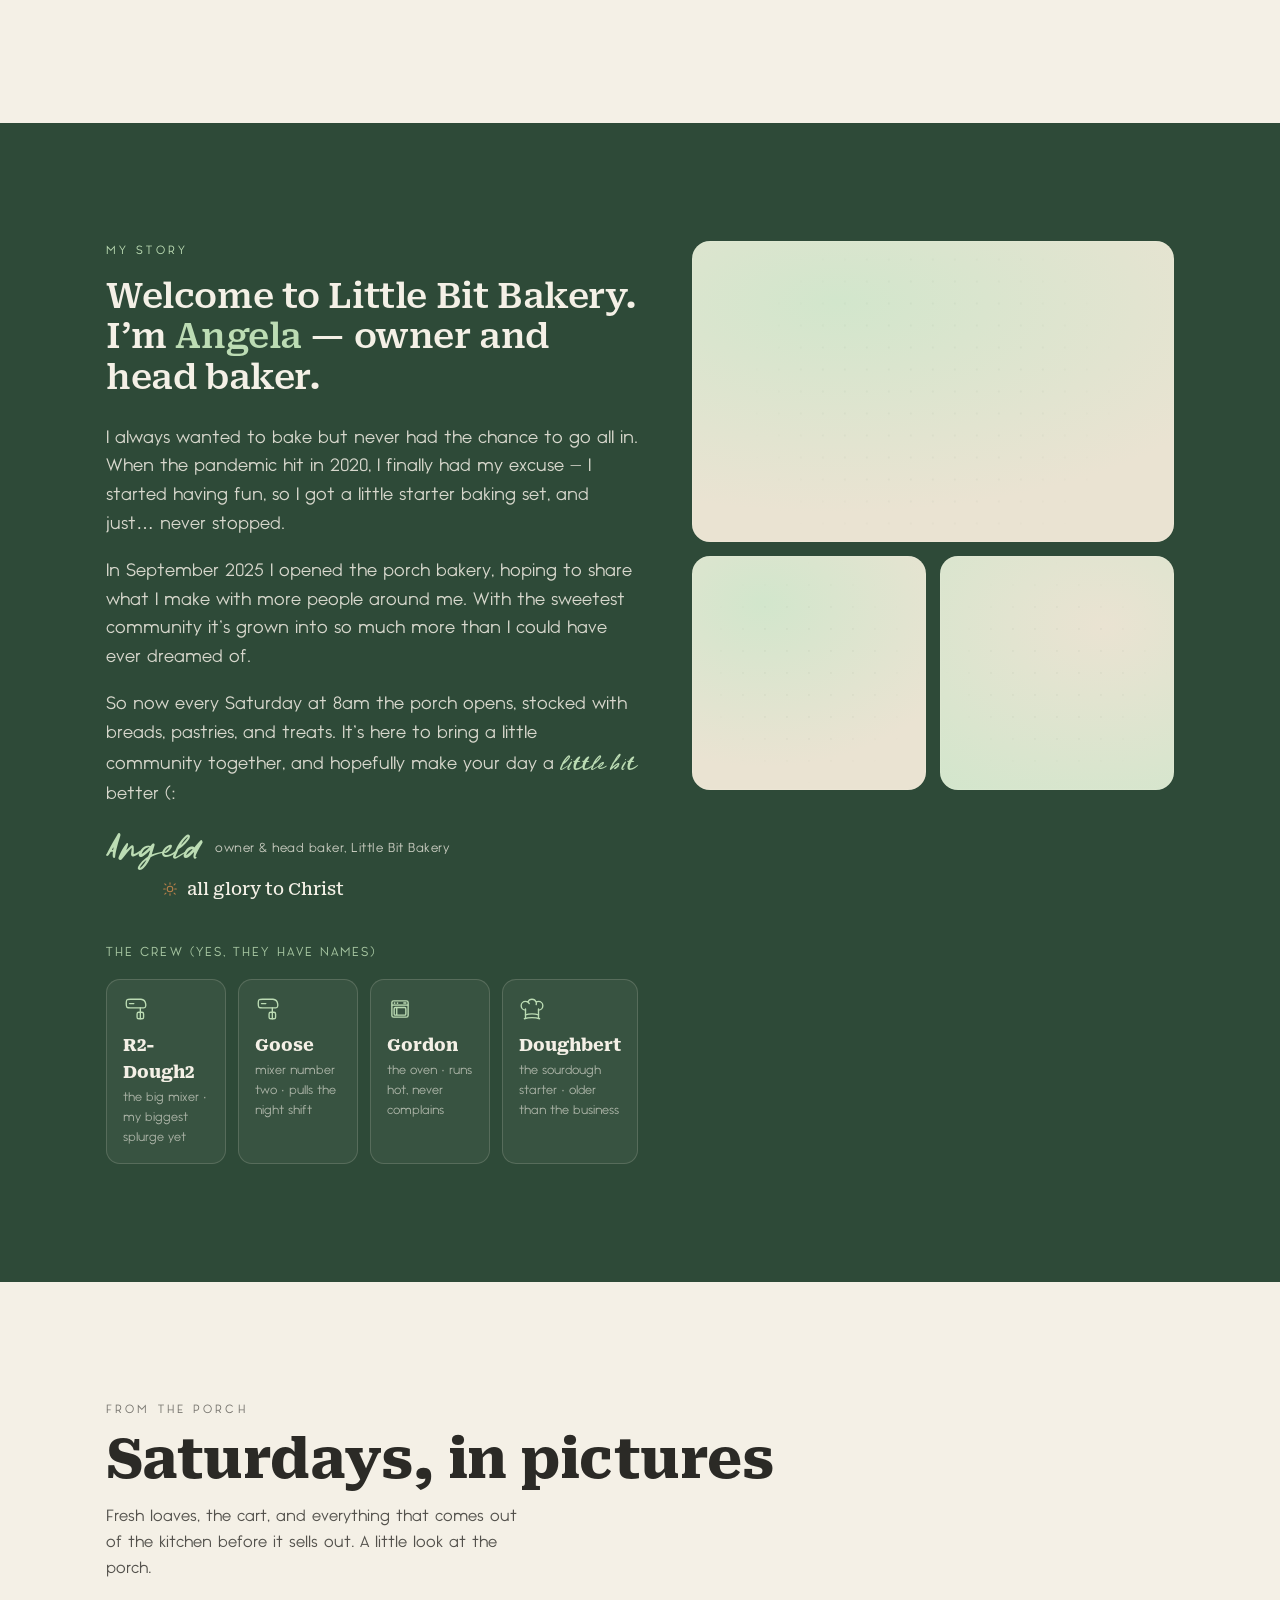
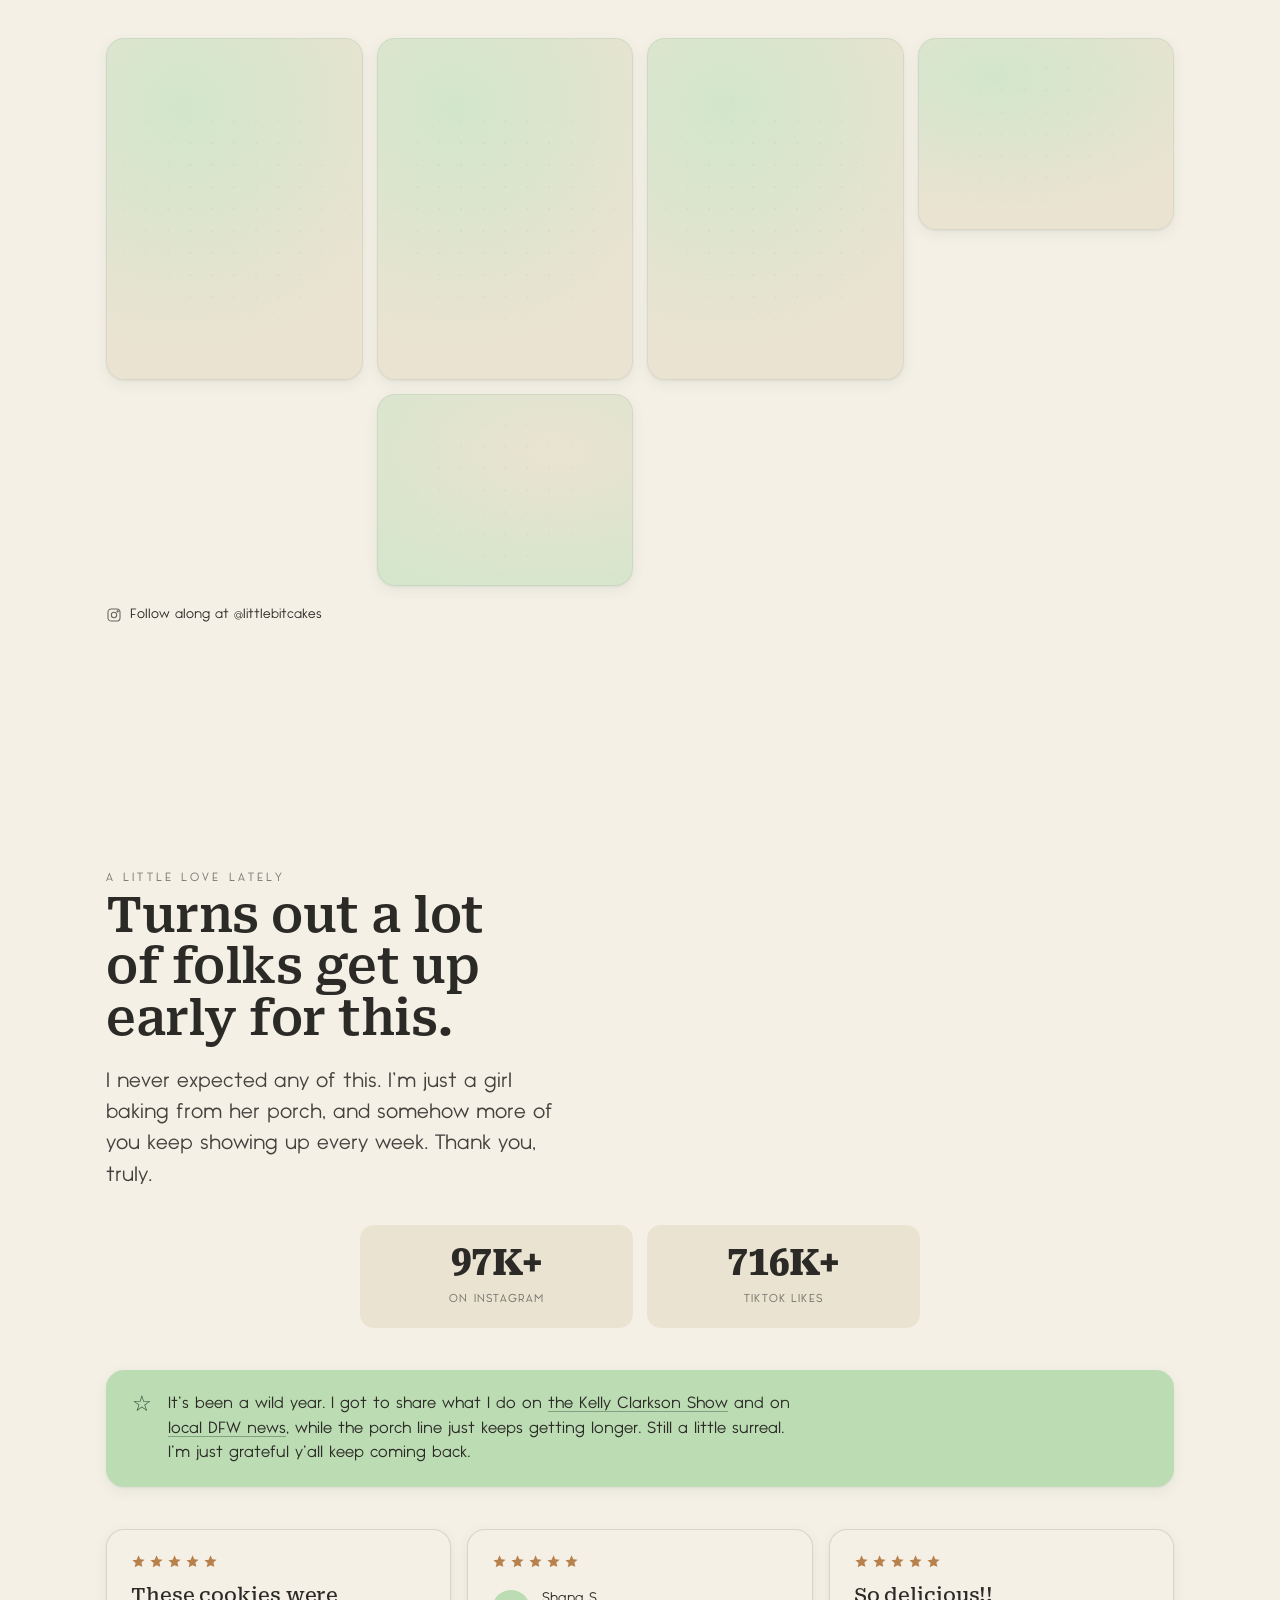
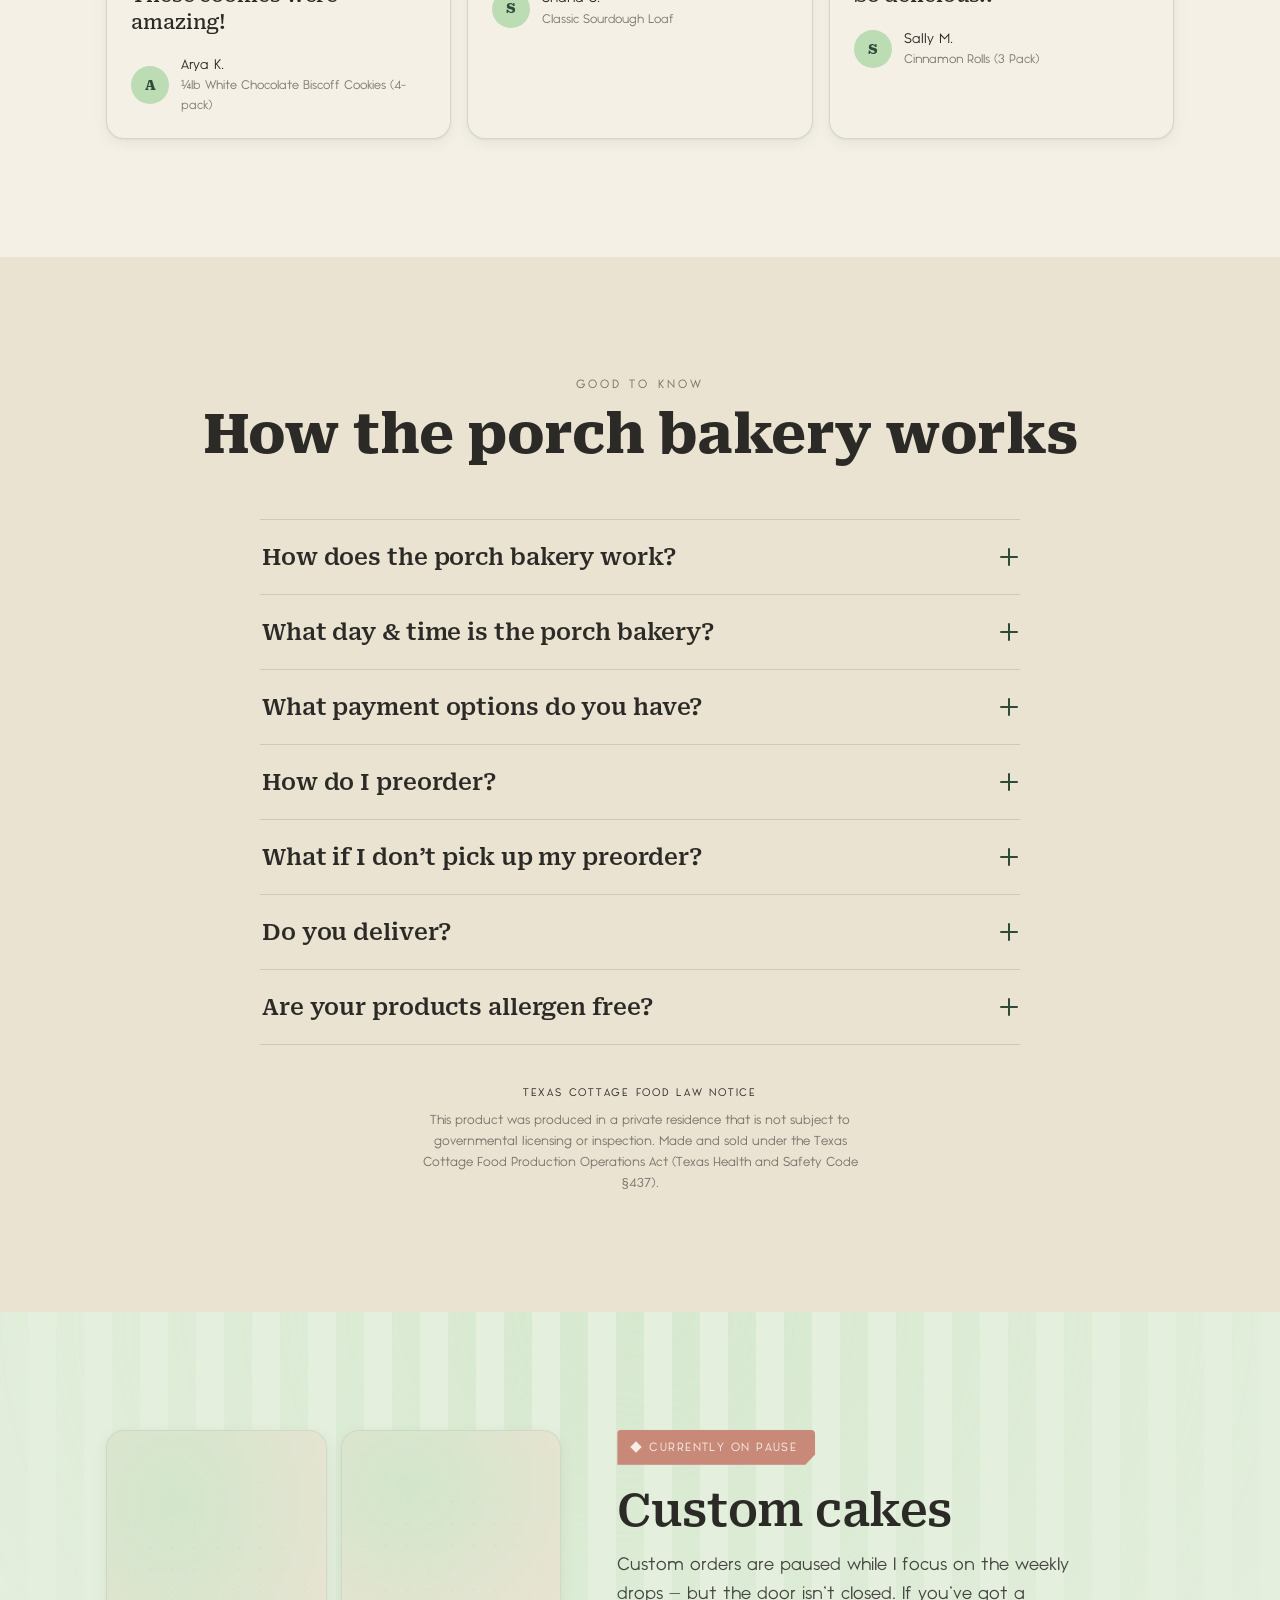
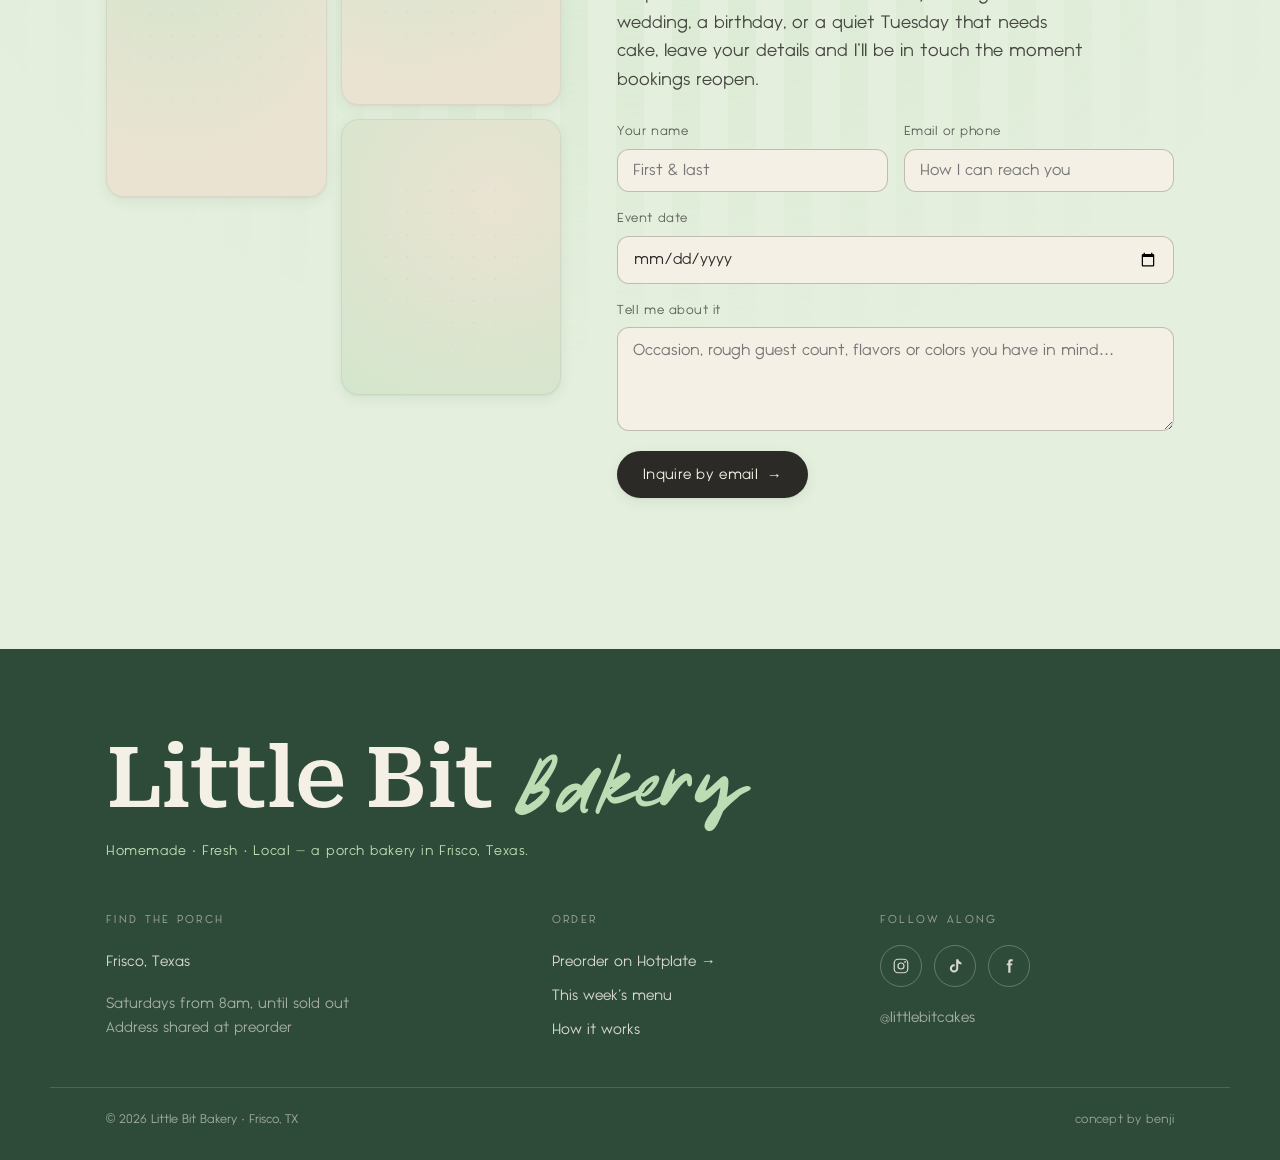
==== commit e7400d1d: "Add files via upload" ====
--- a/index.html
+++ b/index.html
@@ -246,15 +246,17 @@
   visibility:hidden;
   transition:transform .42s var(--ease), visibility 0s linear .42s;
   max-height:calc(100vh - 104px);overflow-y:auto;
+  will-change:transform;backface-visibility:hidden;
 }
 .drawer.open{transform:translateY(0);visibility:visible;box-shadow:var(--shadow-m);transition:transform .42s var(--ease), visibility 0s}
 .drawer nav{display:flex;flex-direction:column;padding:10px var(--gut) 24px}
 .drawer nav a{font-family:var(--serif);font-weight:600;font-size:24px;padding:15px 0;border-bottom:1px solid var(--line)}
 
-/* when the mobile menu is open: lock the page, hide the banner, pin nav to top */
+/* when the mobile menu is open: lock page scroll only.
+   The drawer opens just below the nav's live position (--drawer-top, set in JS),
+   so the banner stays in normal flow: visible at hero-top, already scrolled away mid-page. */
 body.menu-open{position:fixed;left:0;right:0;width:100%;overflow:hidden}
-body.menu-open header.nav{position:fixed;top:0;left:0;right:0}
-body.menu-open .drawer{top:65px;max-height:calc(100vh - 104px)}
+body.menu-open .drawer{top:var(--drawer-top,104px);max-height:calc(100vh - var(--drawer-top,104px))}
 
 /* =========================================================
    HERO  (blink test — drop info + CTA visible w/o scroll)
@@ -443,10 +445,10 @@
   border-radius:4px;
 }
 .pill.caramel{background:transparent;border:1px solid var(--caramel);color:var(--caramel)}
-/* preorder mark — small deliberate asterisk on items available to preorder */
-.pre-mark{color:var(--caramel);font-family:var(--sans);font-weight:700;font-size:1.15em;vertical-align:.35em;line-height:0;margin-left:.14em}
-.menu-legend{margin-top:14px;font-family:var(--sans);font-size:12.5px;color:rgba(43,42,38,.6);display:flex;align-items:center;gap:6px}
-.menu-legend .pre-mark{vertical-align:baseline;font-size:1.15em;margin-left:0}
+/* preorder mark — deliberate, legible asterisk on items available to preorder */
+.pre-mark{color:var(--caramel);font-family:var(--sans);font-weight:700;font-size:1.4em;vertical-align:.18em;line-height:0;margin-left:.14em}
+.menu-legend{margin-top:14px;font-family:var(--sans);font-size:13.5px;color:rgba(43,42,38,.68);display:flex;align-items:center;gap:7px}
+.menu-legend .pre-mark{vertical-align:baseline;font-size:18px;line-height:1;margin-left:0;position:relative;top:2px}
 .menu-cta{margin-top:40px;display:flex;flex-wrap:wrap;gap:14px;align-items:center}
 .menu-porch-note{margin-top:16px;font-family:var(--sans);font-size:13.5px;color:rgba(43,42,38,.6);font-style:italic}
 /* hover animations DESKTOP ONLY (static on mobile/tablet) */
@@ -1134,18 +1136,31 @@
   var scrollLockY=0;
   function openDrawer(){
     scrollLockY=window.scrollY;
+    /* measure where the nav actually sits right now (banner visible at top => ~104, scrolled => ~64) */
+    var navBottom=Math.max(0,Math.round(nav.getBoundingClientRect().bottom));
+    document.body.style.setProperty('--drawer-top',navBottom+'px');
     document.body.classList.add('menu-open');
     document.body.style.top=(-scrollLockY)+'px';
     drawer.classList.add('open'); hamb.classList.add('open'); hamb.setAttribute('aria-expanded','true');
   }
   function closeDrawer(){
     var wasOpen=drawer.classList.contains('open');
-    drawer.classList.remove('open'); hamb.classList.remove('open'); hamb.setAttribute('aria-expanded','false');
-    if(wasOpen){
+    hamb.classList.remove('open'); hamb.setAttribute('aria-expanded','false');
+    if(!wasOpen){ return; }
+    /* let the drawer slide up from its CURRENT position first, then unlock the page.
+       Unlocking mid-slide would snap --drawer-top back to 104 and cause a hitch. */
+    var unlock=function(){
+      drawer.removeEventListener('transitionend',onEnd);
       document.body.classList.remove('menu-open');
       document.body.style.top='';
+      document.body.style.removeProperty('--drawer-top');
       window.scrollTo(0,scrollLockY);
-    }
+    };
+    var onEnd=function(e){ if(e.target===drawer && e.propertyName==='transform'){ unlock(); } };
+    drawer.addEventListener('transitionend',onEnd);
+    /* safety fallback in case transitionend doesn't fire */
+    setTimeout(function(){ if(document.body.classList.contains('menu-open') && !drawer.classList.contains('open')) unlock(); }, 520);
+    drawer.classList.remove('open');
   }
   function showHamb(){ hamb.style.display = window.innerWidth<880 ? 'inline-flex':'none'; if(window.innerWidth>=880){closeDrawer();} }
   hamb.addEventListener('click',function(){
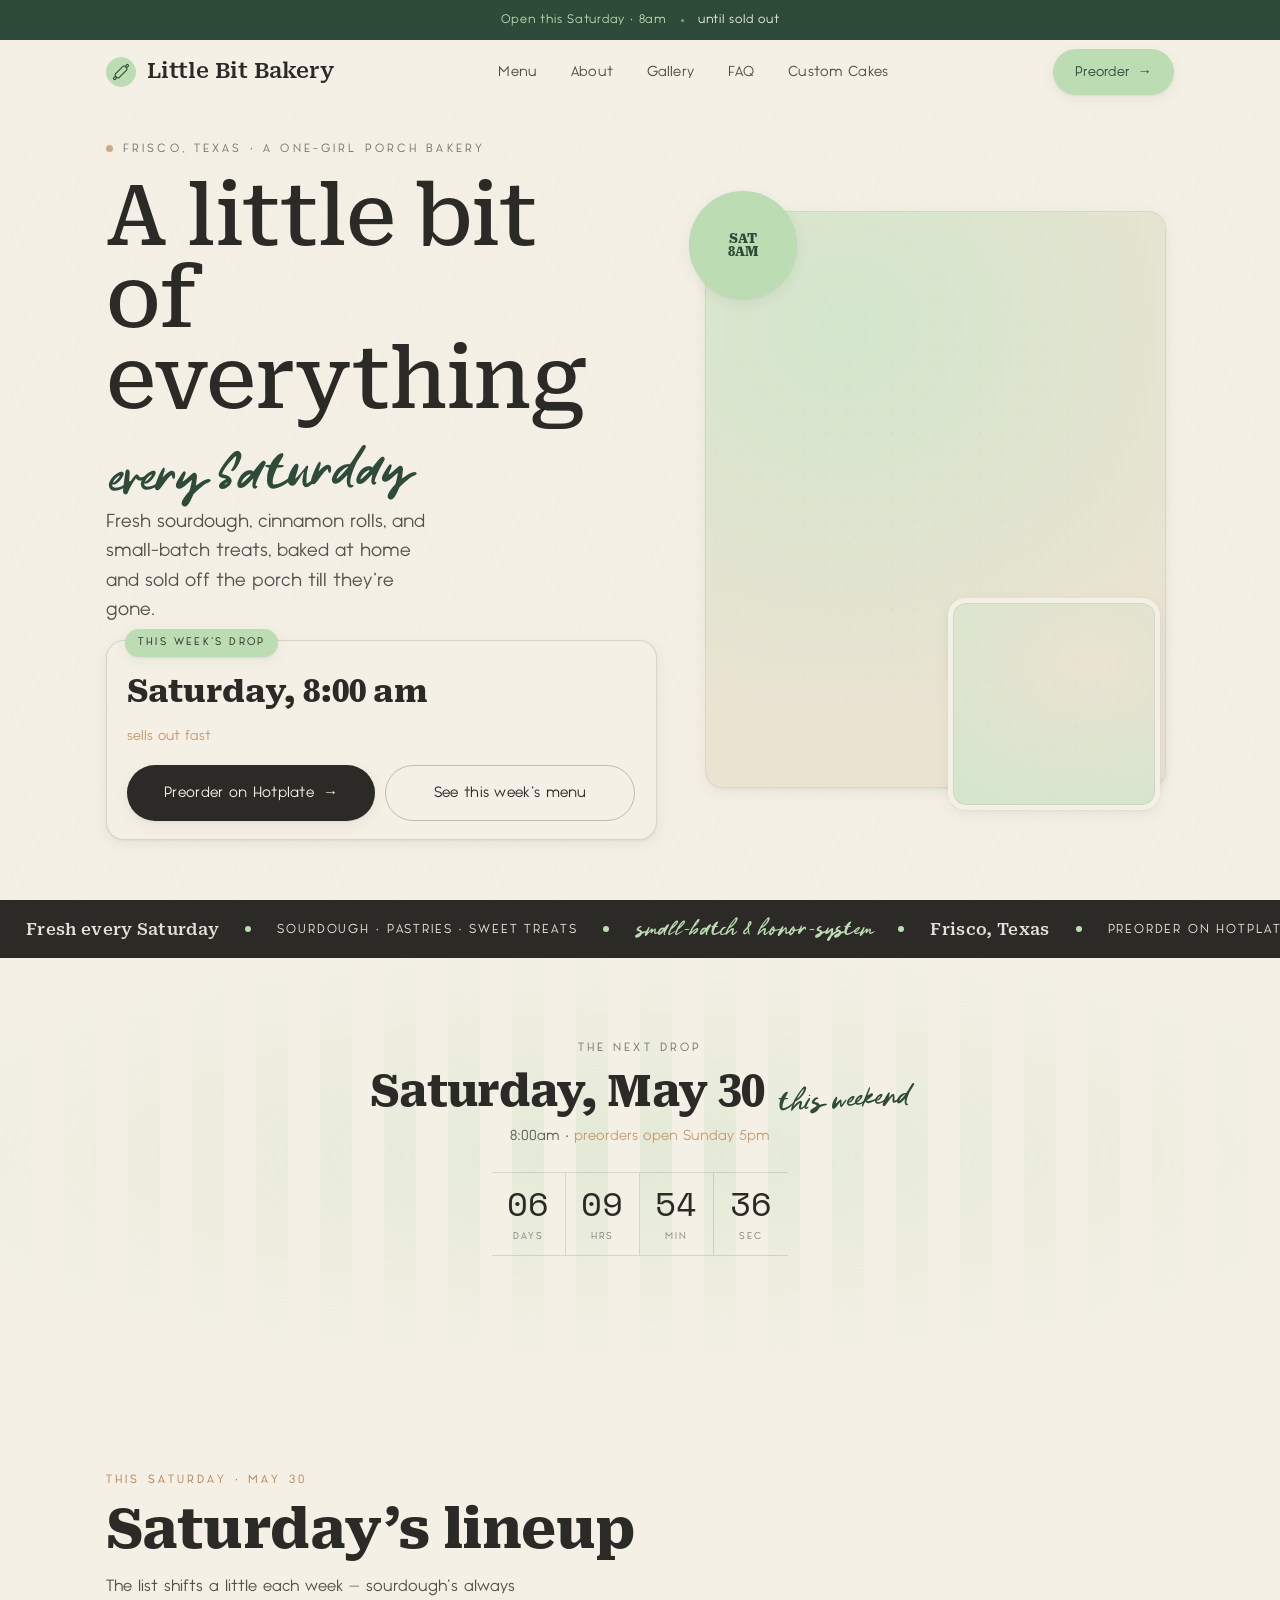
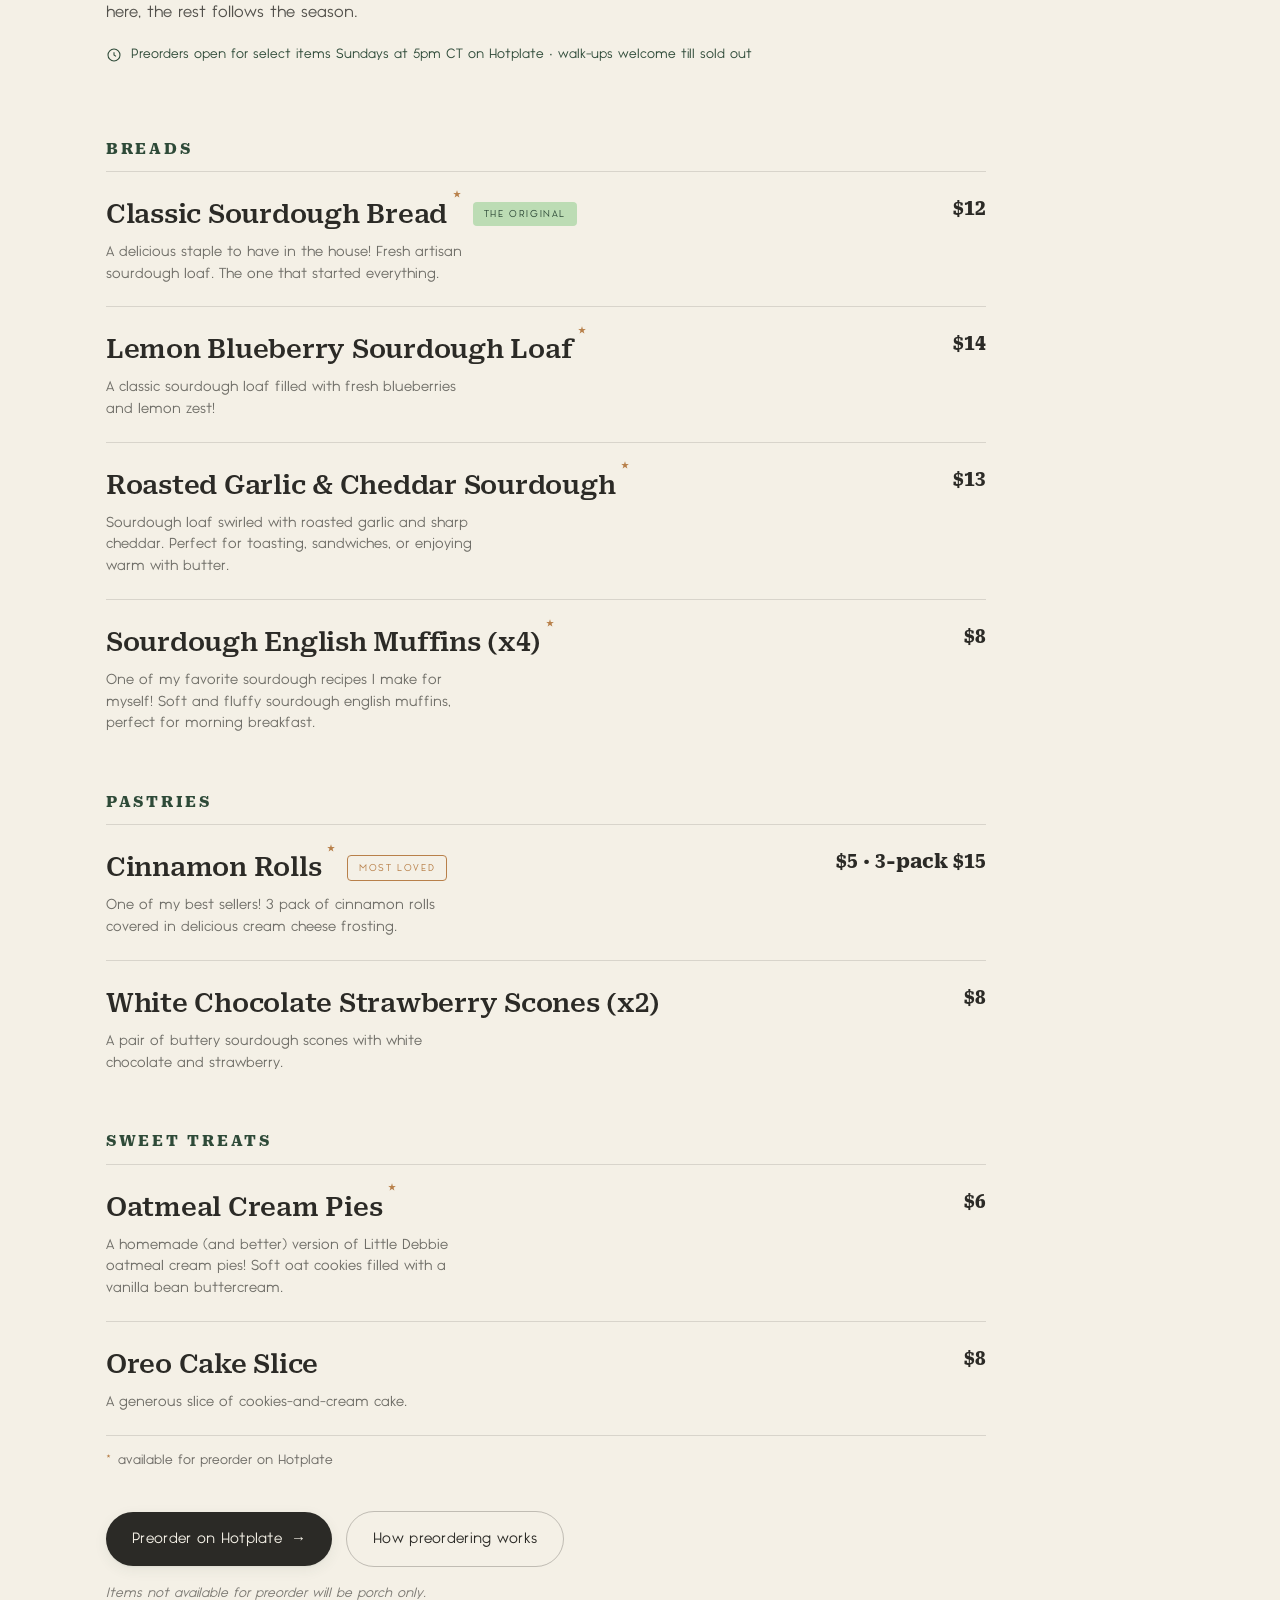
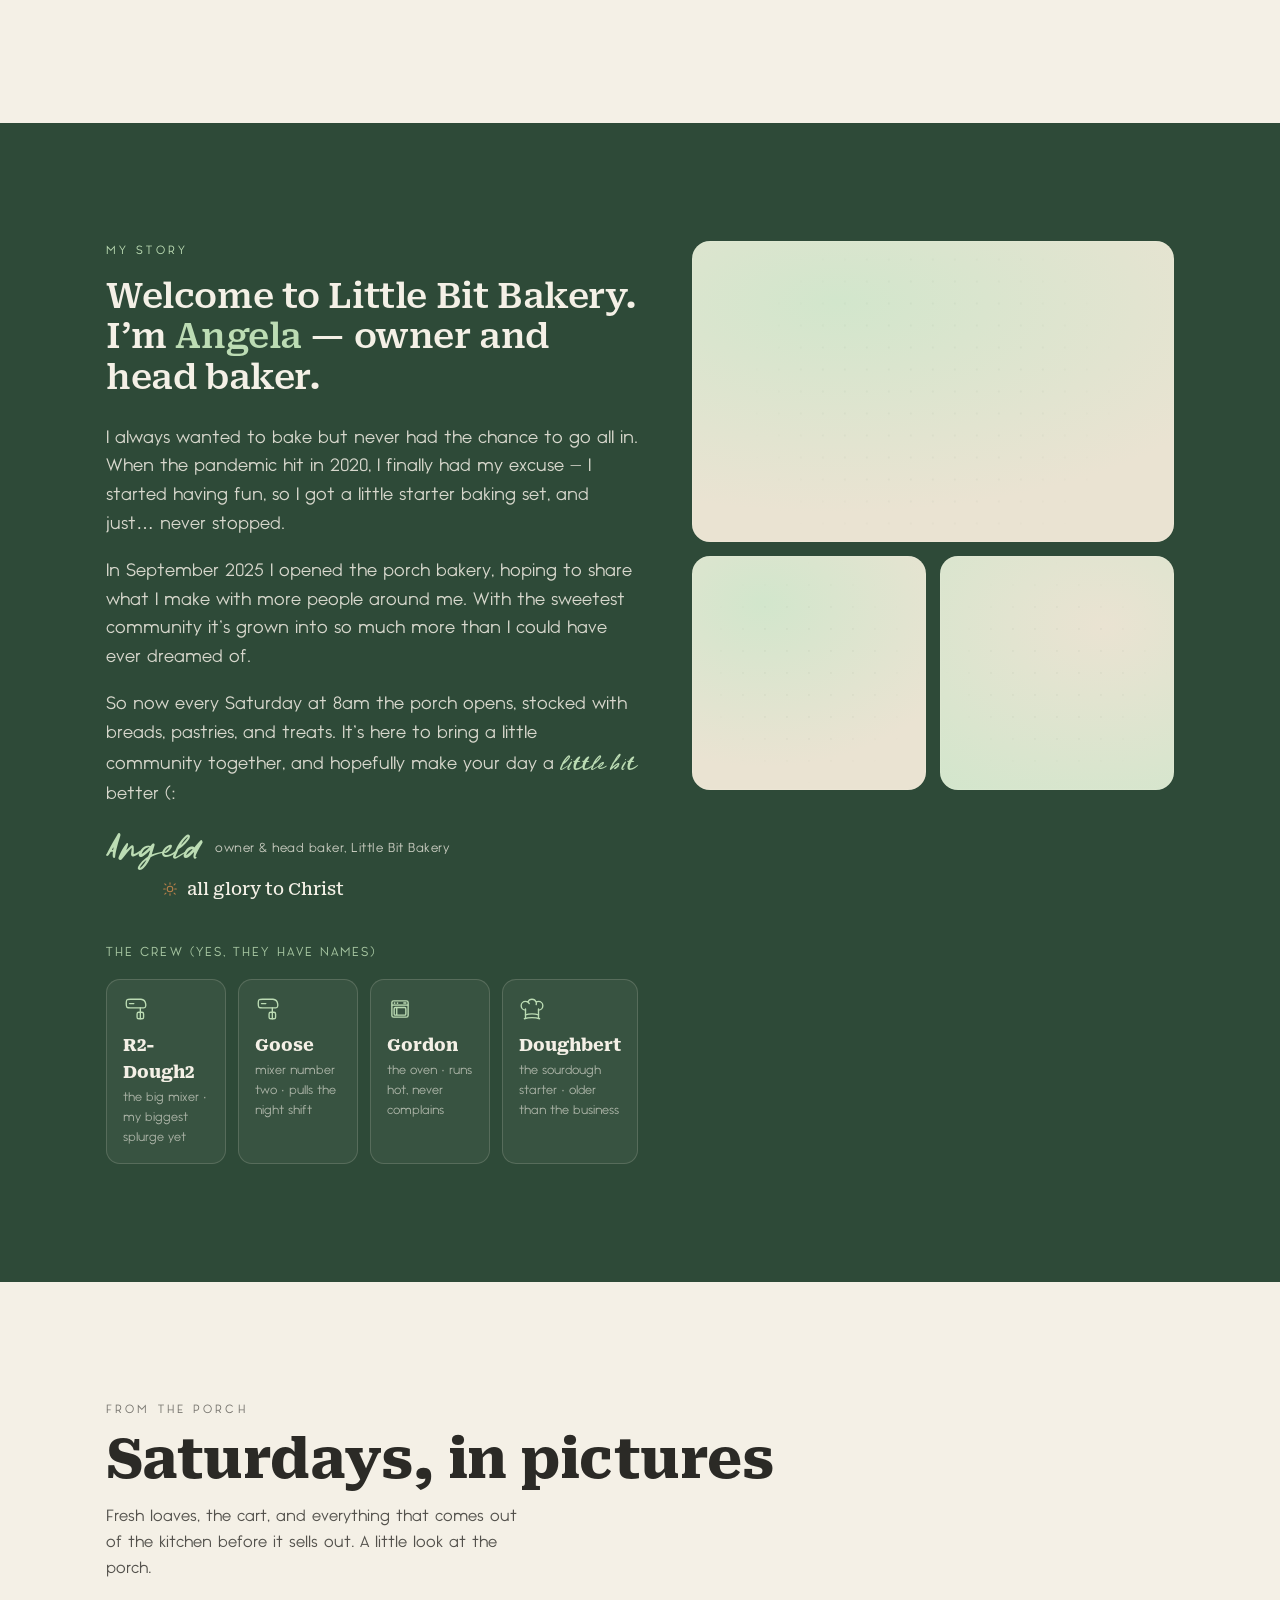
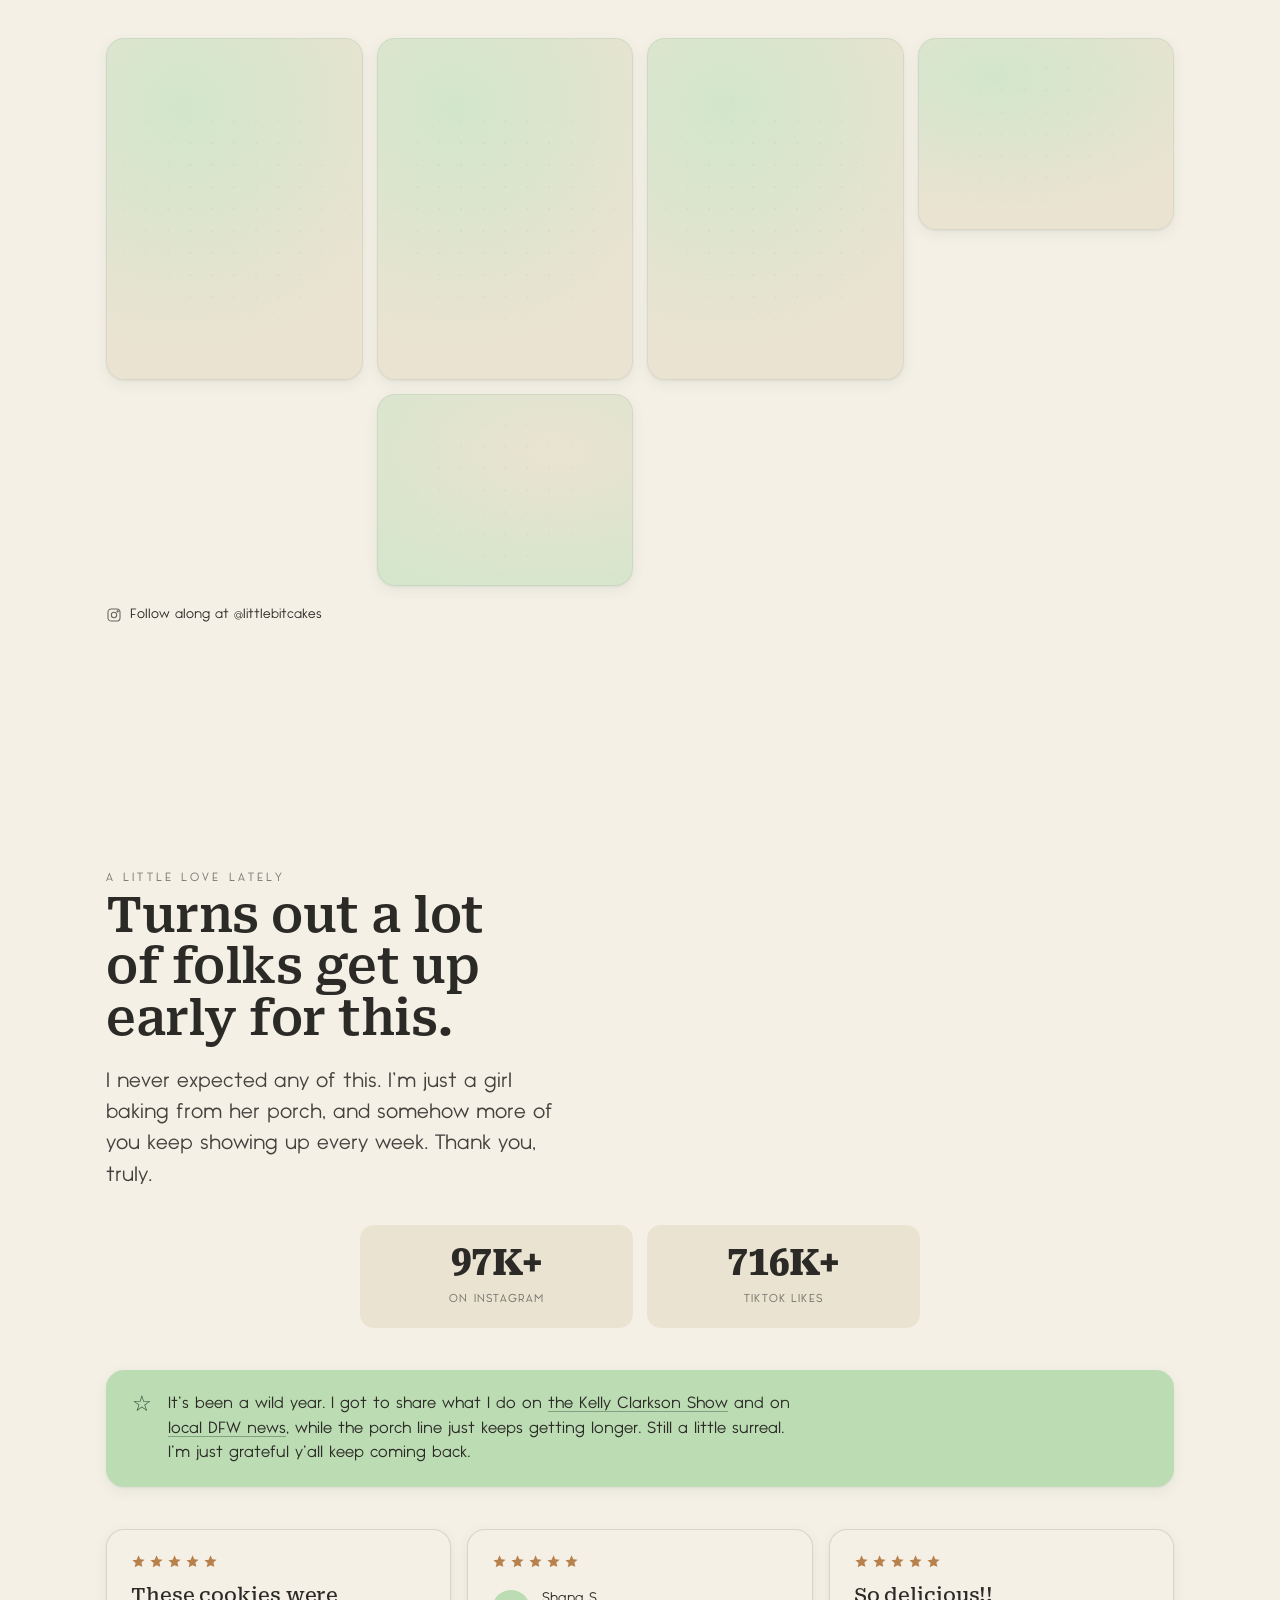
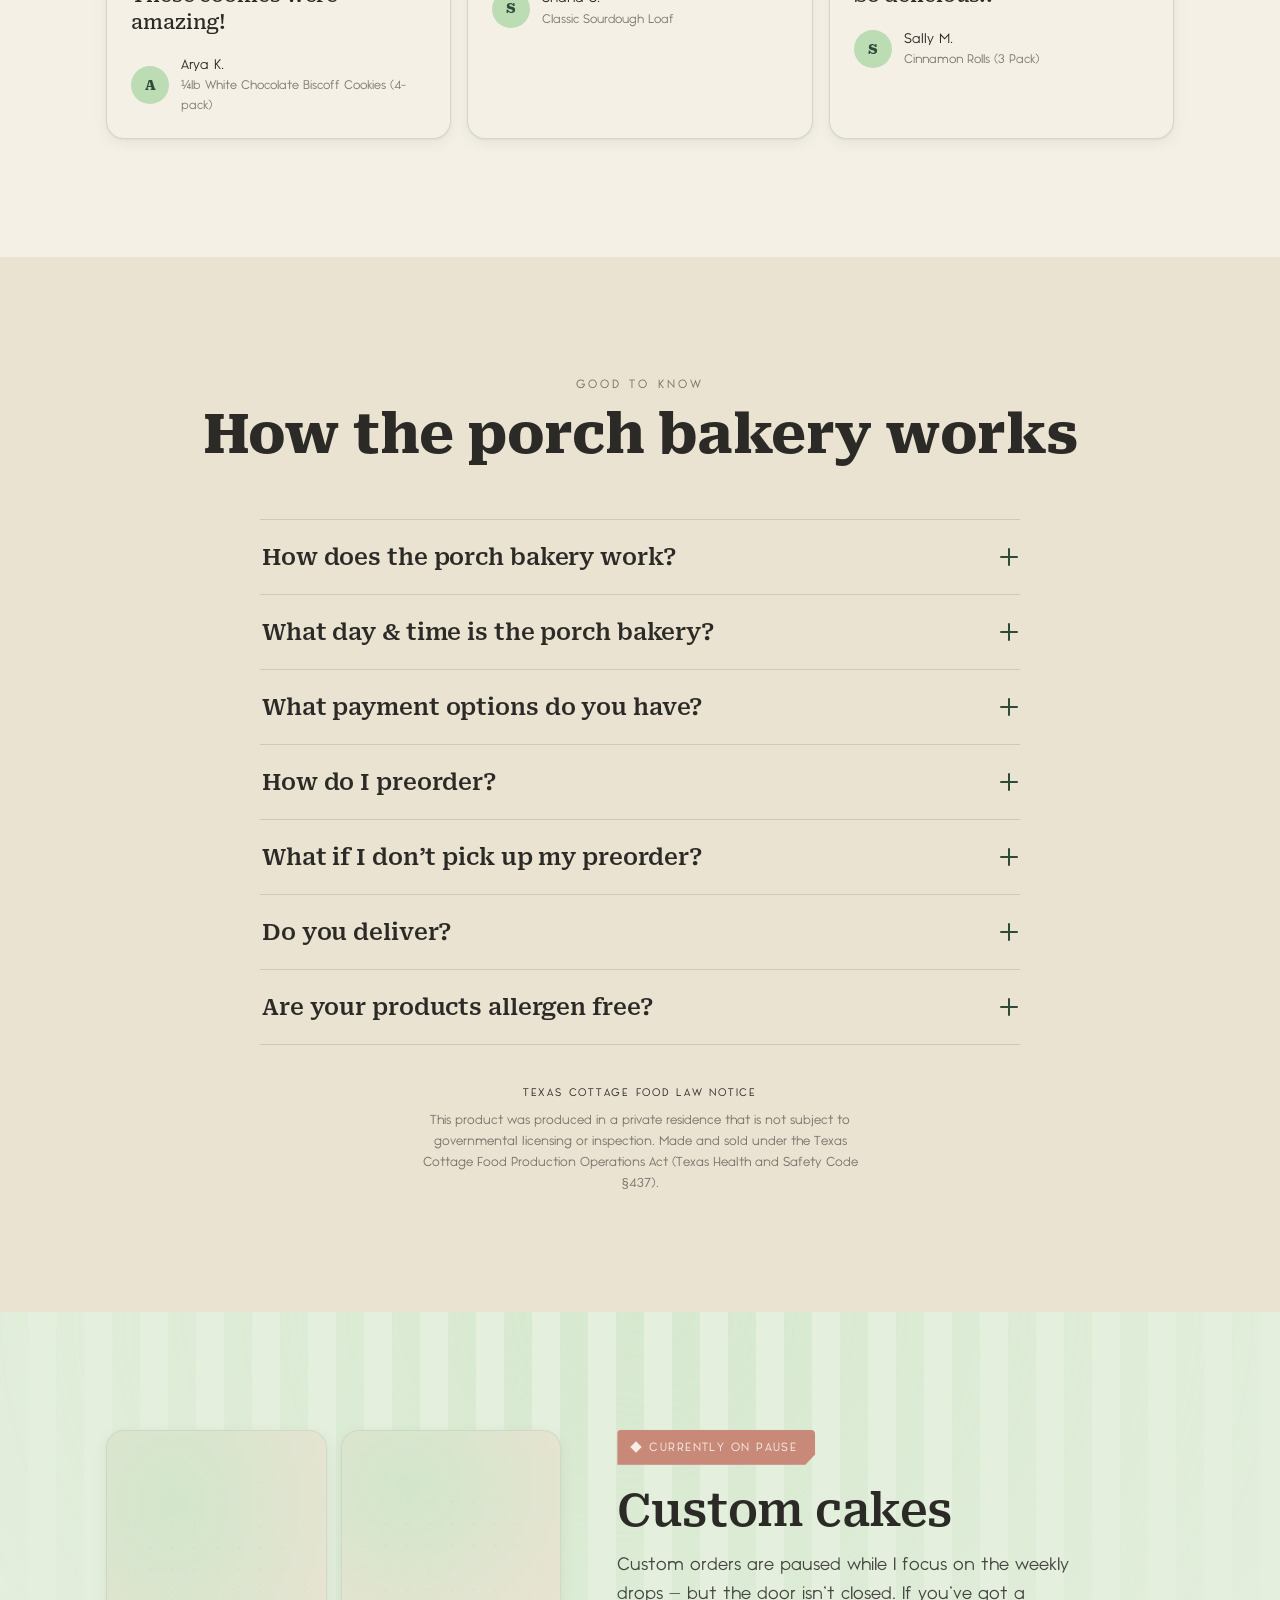
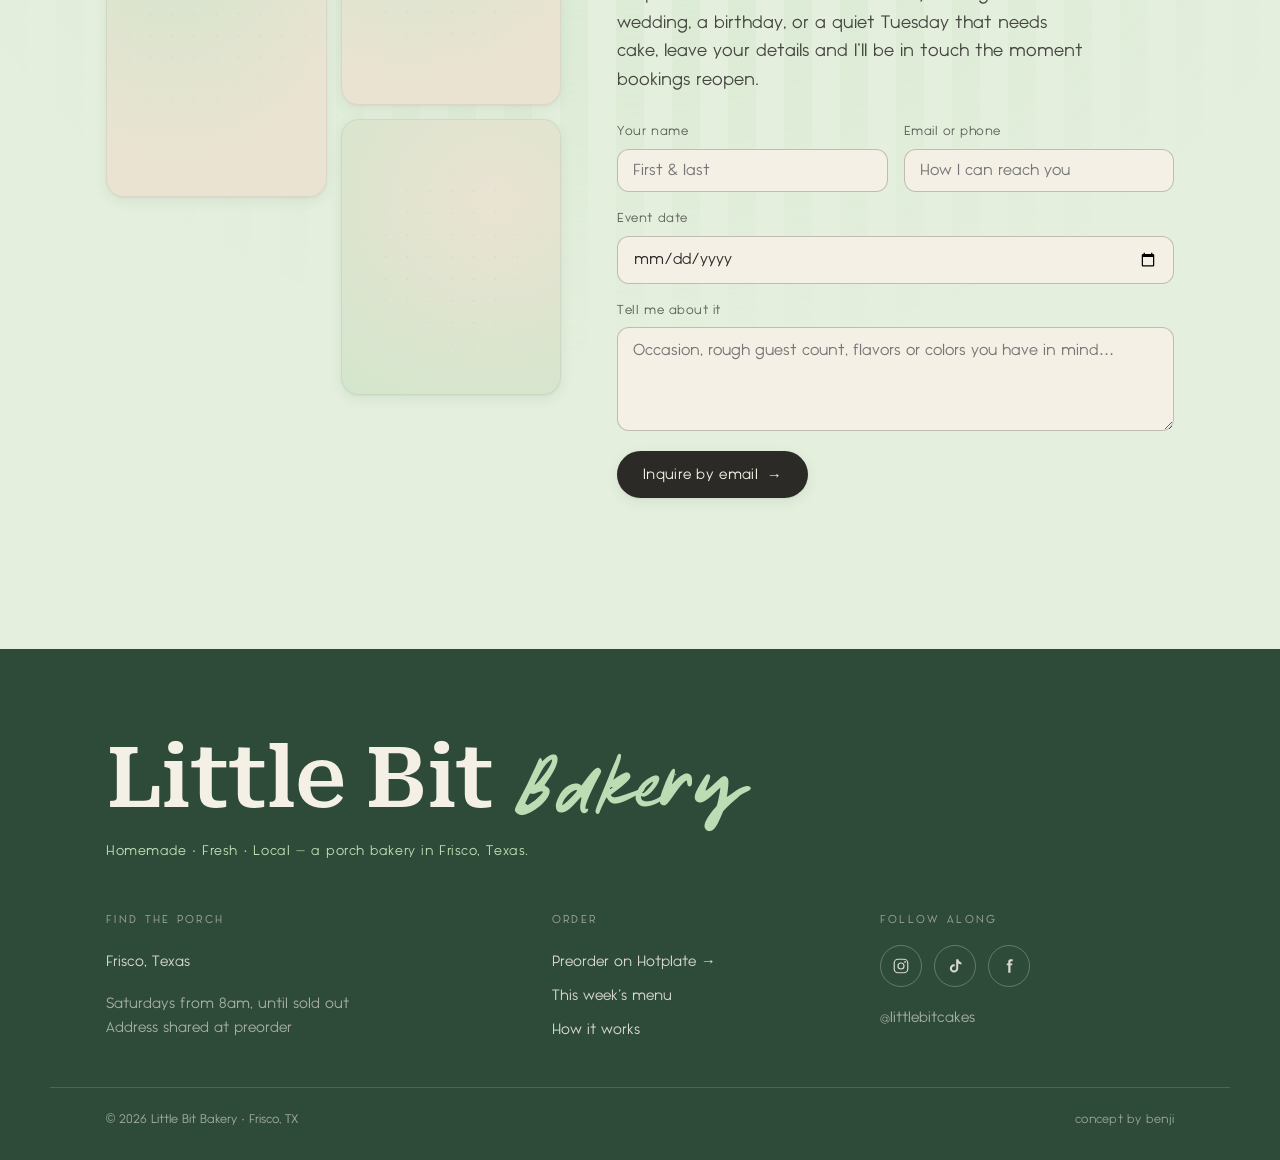
==== commit 4b81151f: "Add files via upload" ====
--- a/index.html
+++ b/index.html
@@ -226,9 +226,10 @@
 .nav-cta .btn{padding:11px 20px;font-size:14px}
 .nav-cta .btn-nav{display:none}  /* hidden on mobile — hamburger + banner carry it */
 .hamb{display:inline-flex;flex-direction:column;gap:5px;padding:8px}
-.hamb span{width:22px;height:1.8px;background:var(--ink);border-radius:2px;transition:transform .3s var(--ease),opacity .2s}
+.hamb span{width:22px;height:1.8px;background:var(--ink);border-radius:2px;transition:transform .3s var(--ease),opacity .2s;transform-origin:center}
+.hamb.open span{border-radius:0}
 .hamb.open span:nth-child(1){transform:translateY(6.8px) rotate(45deg)}
-.hamb.open span:nth-child(2){opacity:0}
+.hamb.open span:nth-child(2){opacity:0;transform:scaleX(0)}
 .hamb.open span:nth-child(3){transform:translateY(-6.8px) rotate(-45deg)}
 
 /* mobile drawer — sits just below banner+nav at rest (top:104px); when the
@@ -242,9 +243,9 @@
   position:fixed;left:0;right:0;top:104px;z-index:48;
   background:var(--paper);
   border-bottom:1px solid var(--line);
-  transform:translateY(-120%);
+  transform:translateY(-101vh);
   visibility:hidden;
-  transition:transform .42s var(--ease), visibility 0s linear .42s;
+  transition:transform .32s cubic-bezier(.4,0,.2,1), visibility 0s linear .32s;
   max-height:calc(100vh - 104px);overflow-y:auto;
   will-change:transform;backface-visibility:hidden;
 }
@@ -1159,7 +1160,7 @@
     var onEnd=function(e){ if(e.target===drawer && e.propertyName==='transform'){ unlock(); } };
     drawer.addEventListener('transitionend',onEnd);
     /* safety fallback in case transitionend doesn't fire */
-    setTimeout(function(){ if(document.body.classList.contains('menu-open') && !drawer.classList.contains('open')) unlock(); }, 520);
+    setTimeout(function(){ if(document.body.classList.contains('menu-open') && !drawer.classList.contains('open')) unlock(); }, 420);
     drawer.classList.remove('open');
   }
   function showHamb(){ hamb.style.display = window.innerWidth<880 ? 'inline-flex':'none'; if(window.innerWidth>=880){closeDrawer();} }
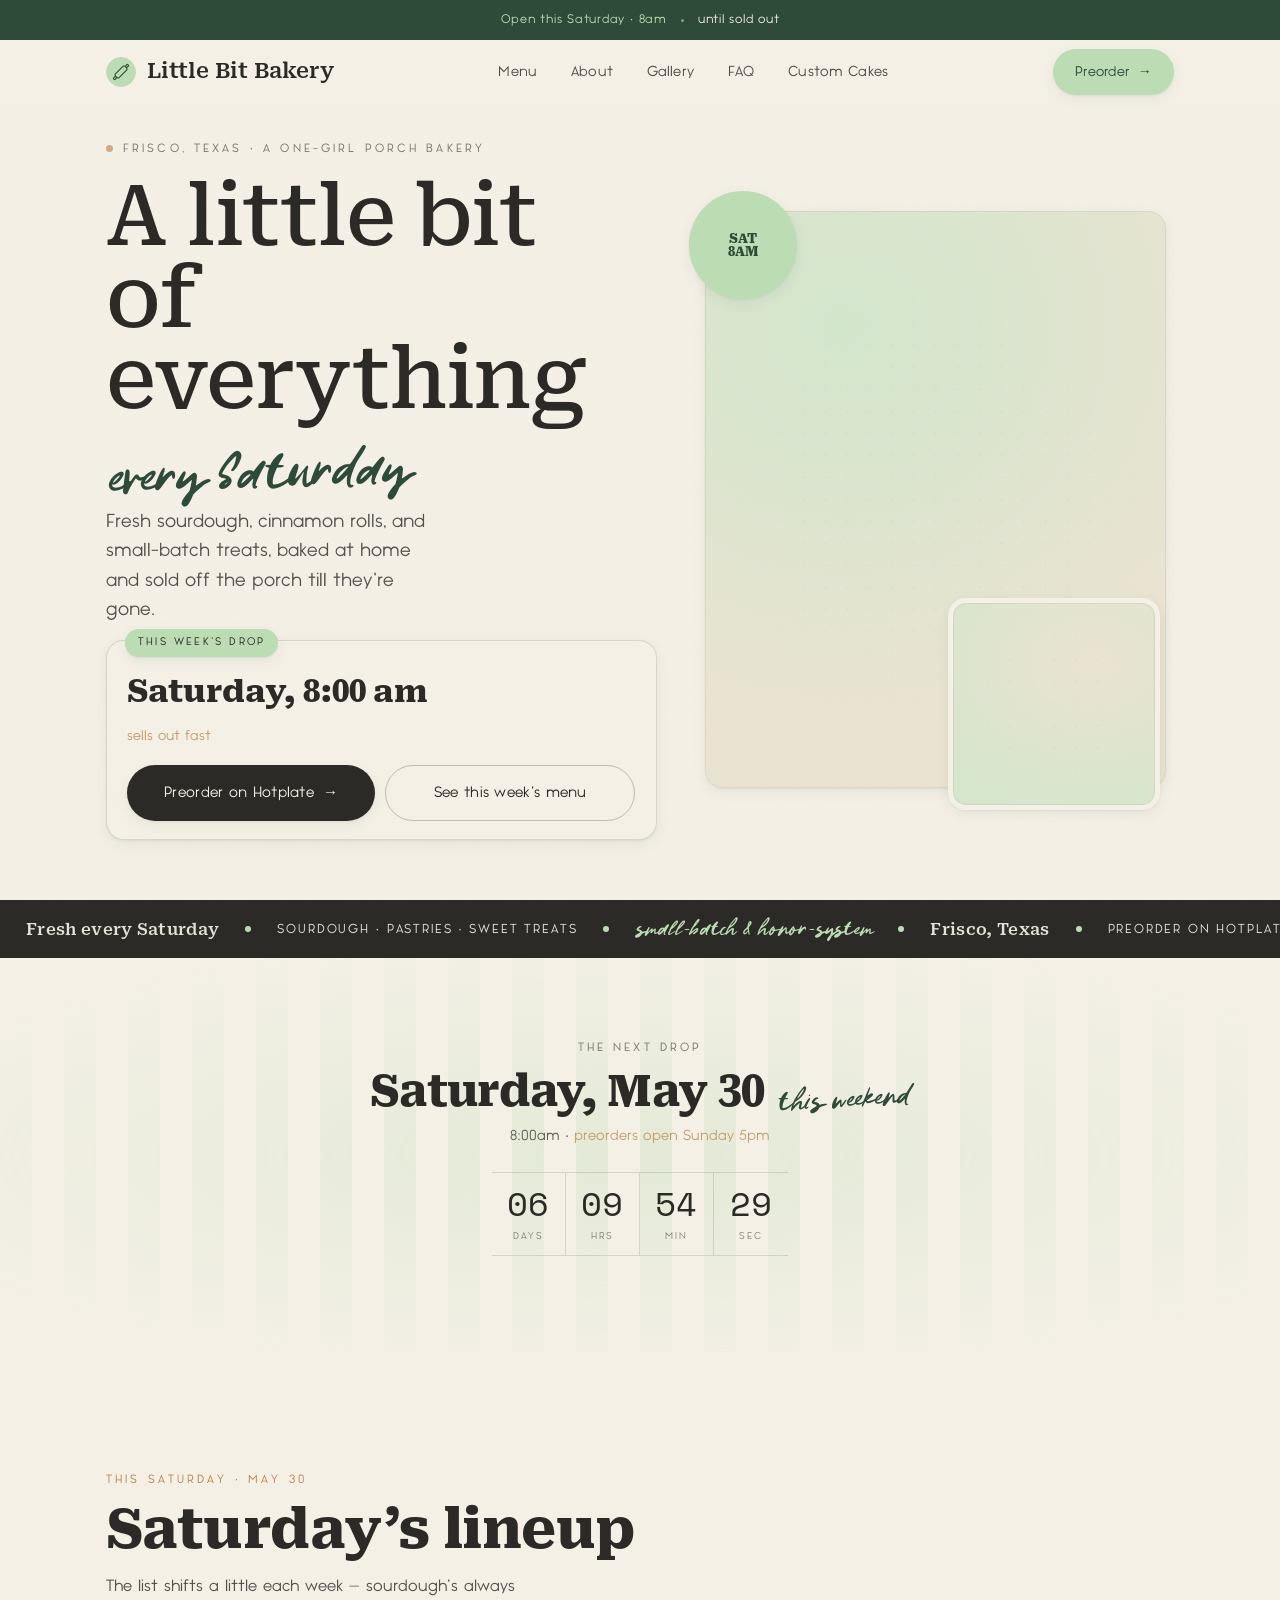
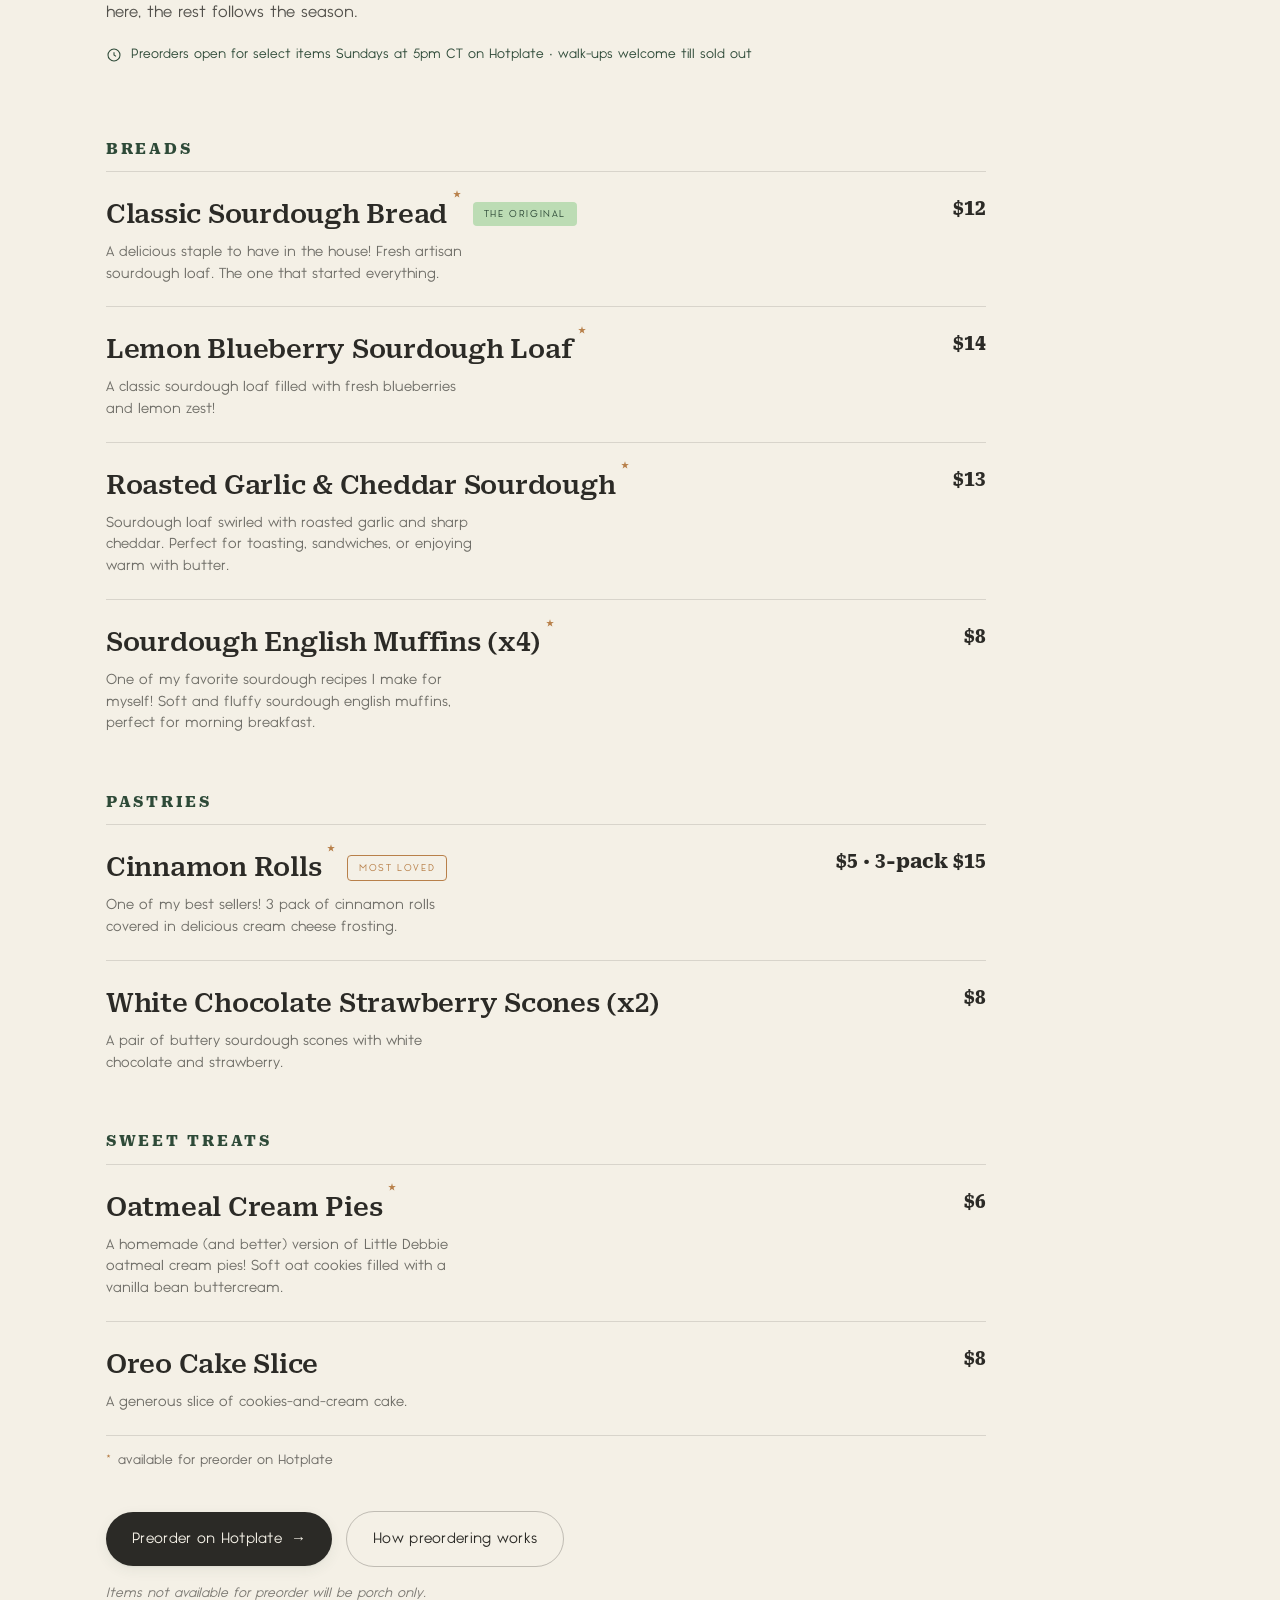
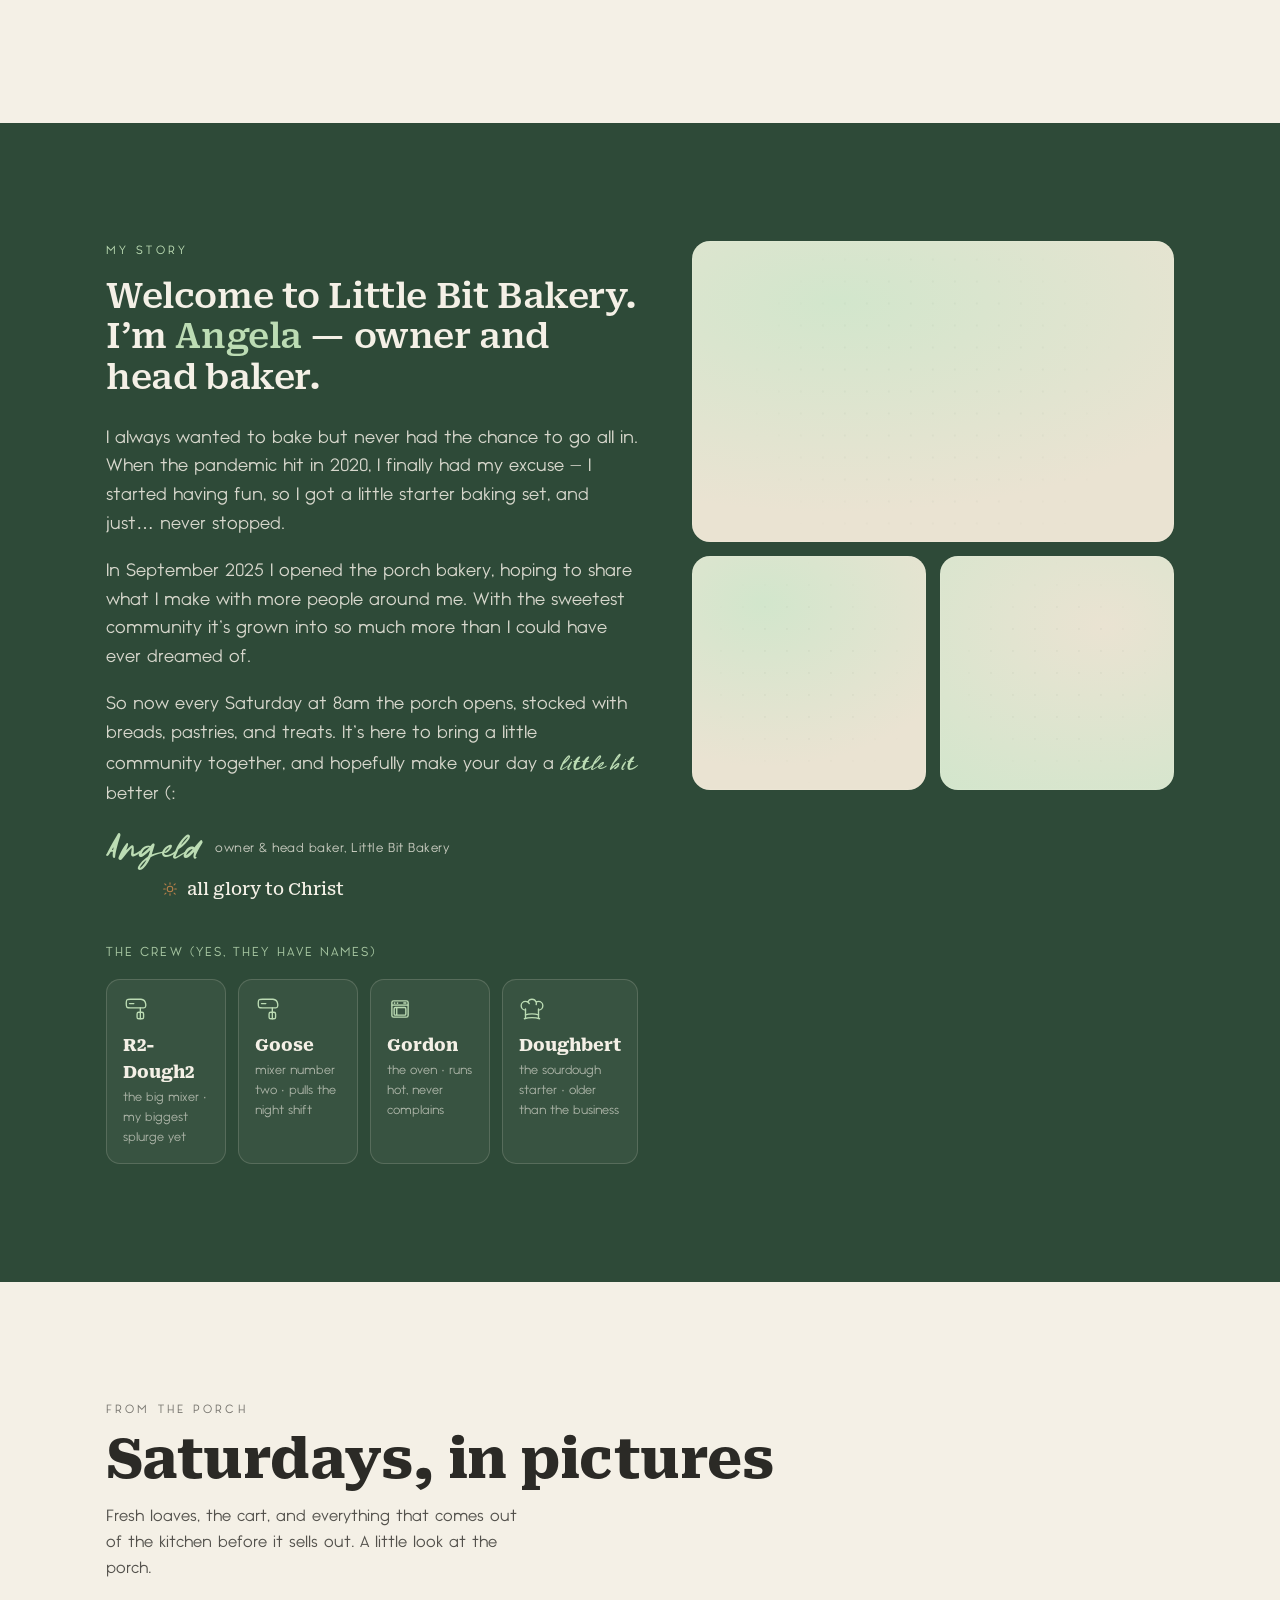
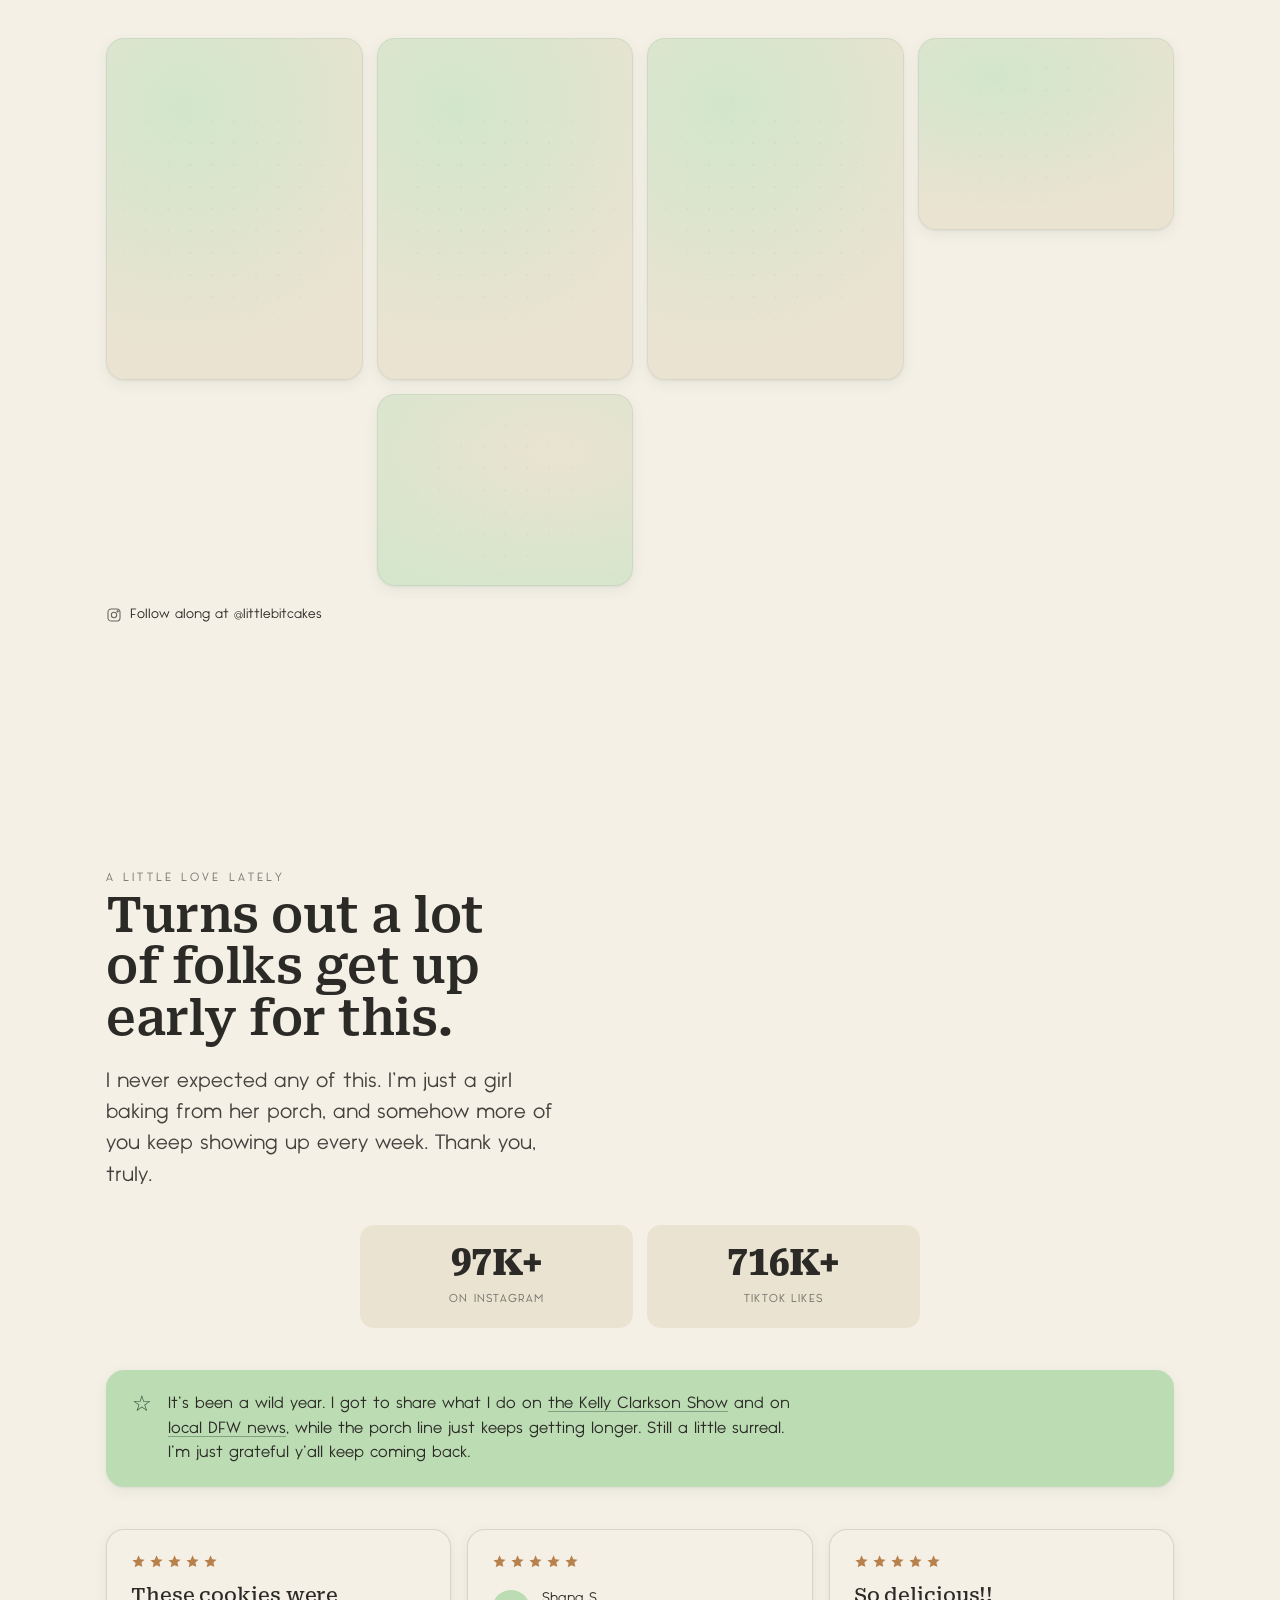
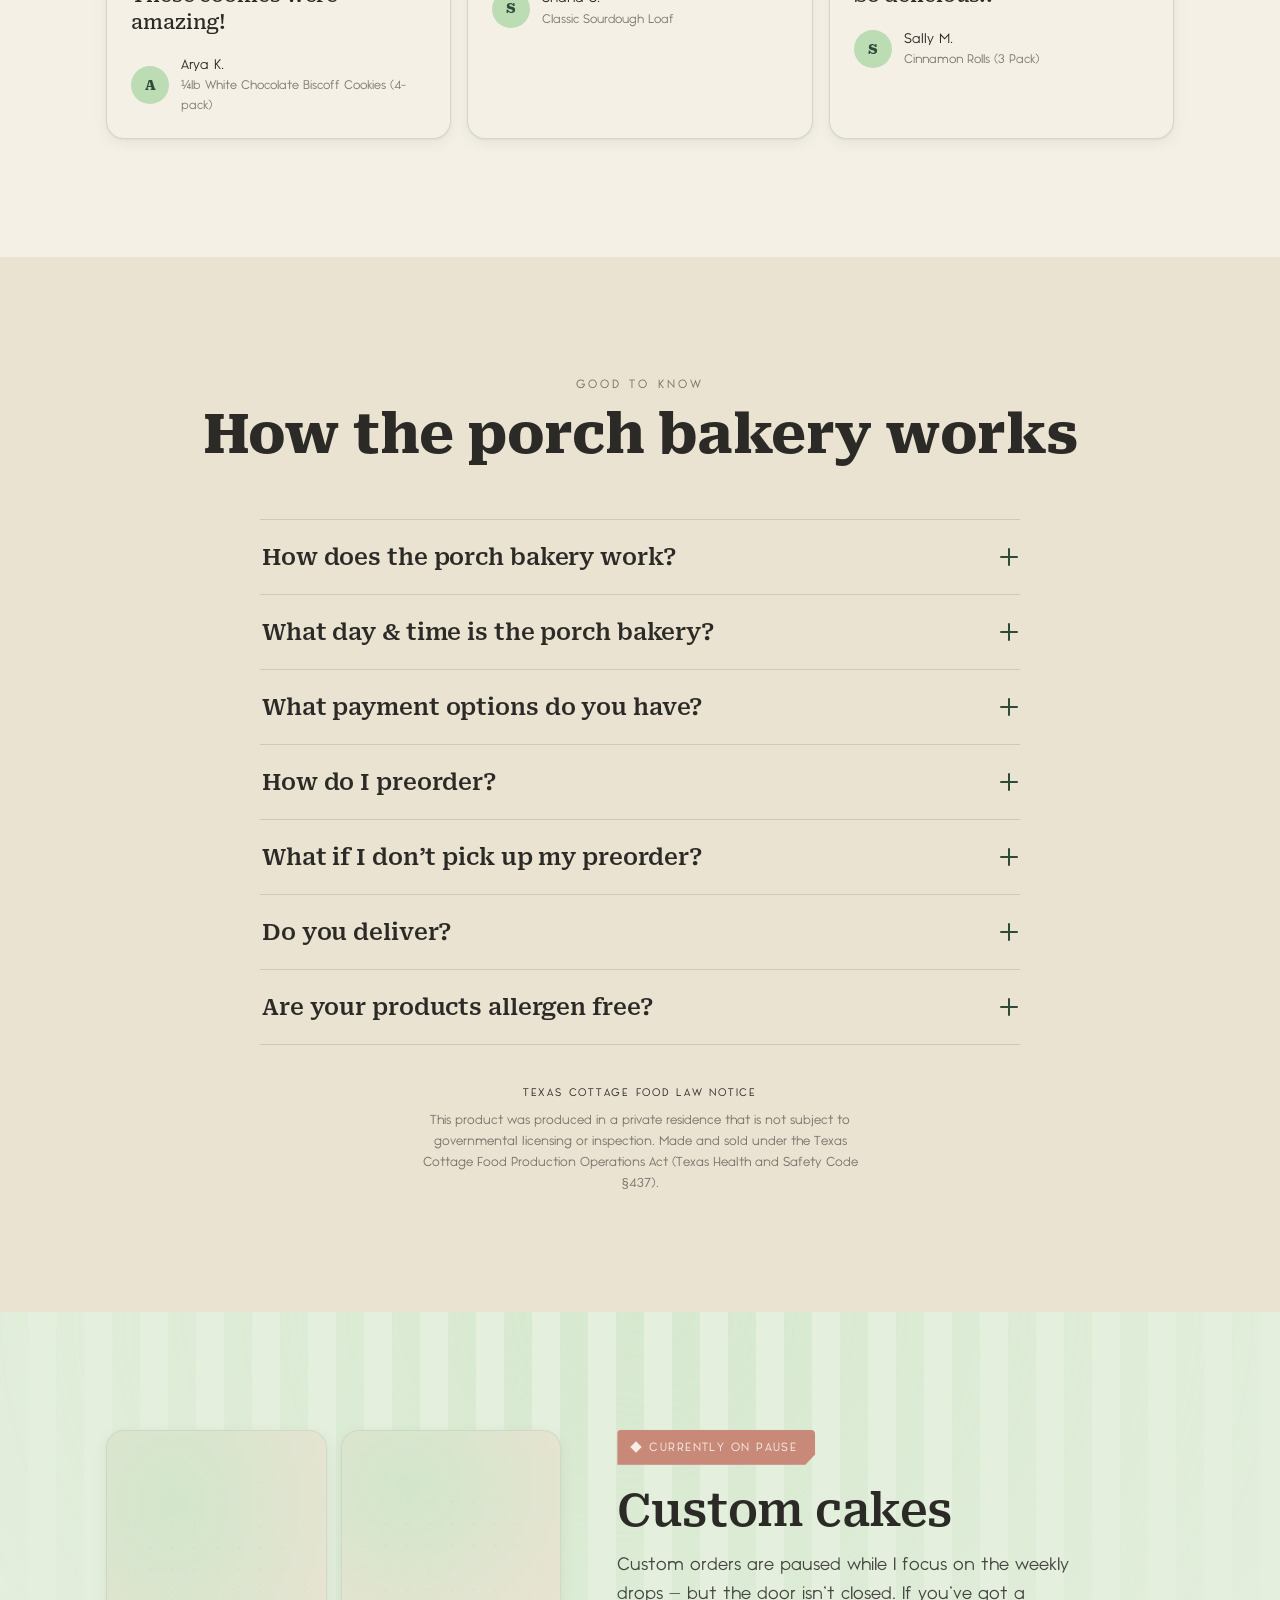
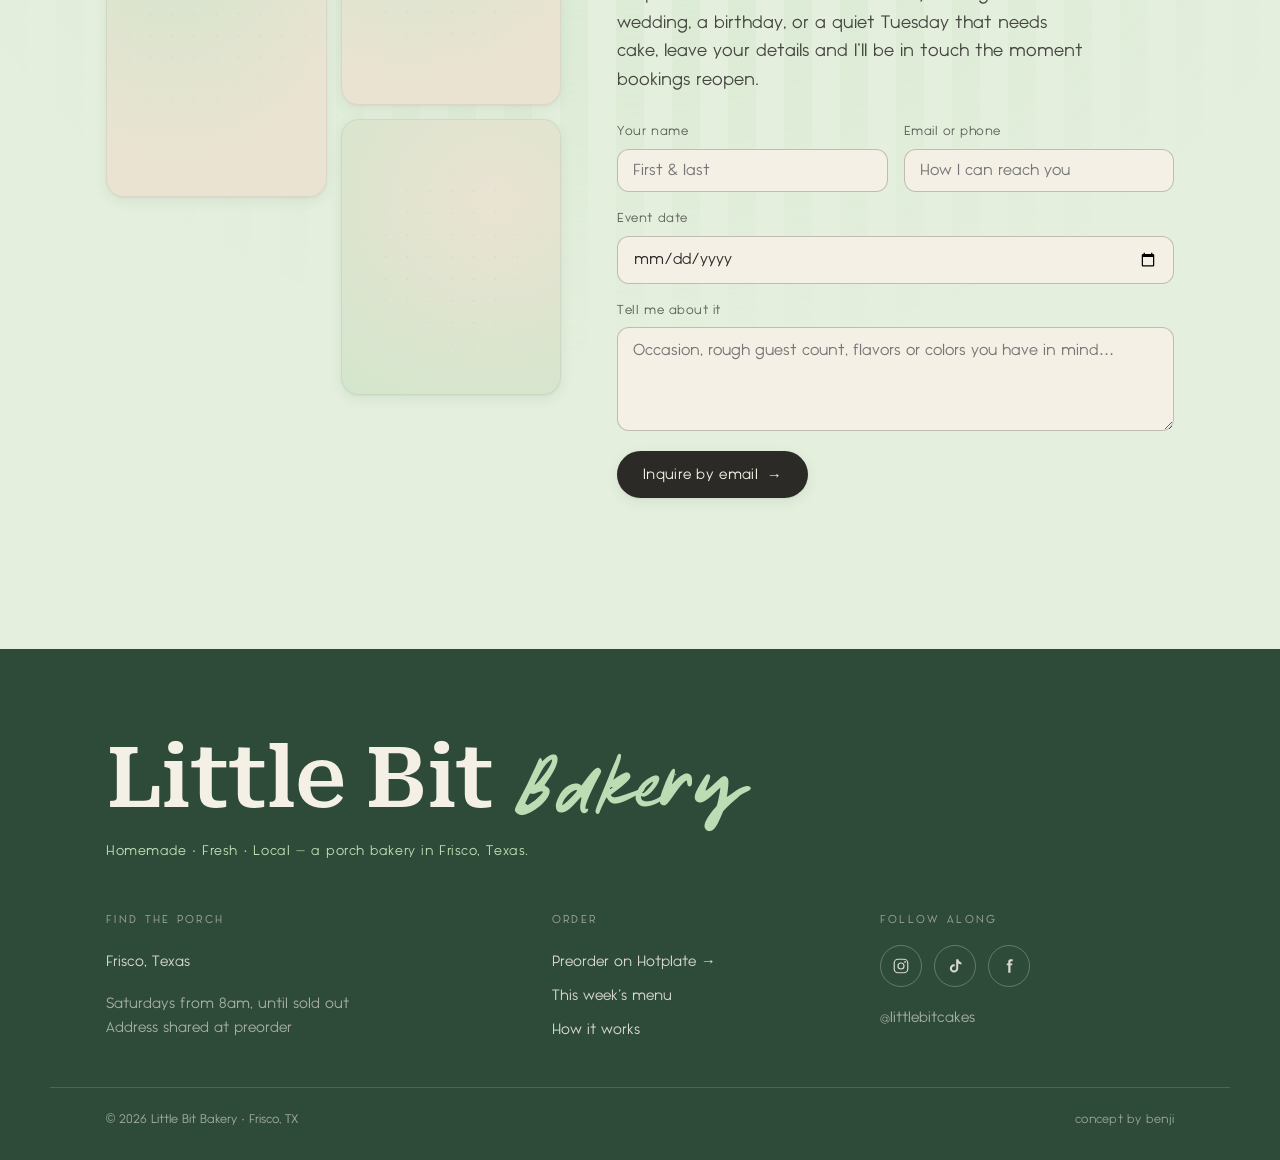
==== commit d66fb27b: "Add files via upload" ====
--- a/index.html
+++ b/index.html
@@ -106,7 +106,7 @@
 }
 
 *,*::before,*::after{box-sizing:border-box;margin:0;padding:0}
-html{-webkit-text-size-adjust:100%}
+html{-webkit-text-size-adjust:100%;-webkit-tap-highlight-color:transparent}
 body{
   background:var(--paper);
   color:var(--ink);
@@ -245,13 +245,15 @@
   border-bottom:1px solid var(--line);
   transform:translateY(-101vh);
   visibility:hidden;
-  transition:transform .32s cubic-bezier(.4,0,.2,1), visibility 0s linear .32s;
+  transition:transform .45s cubic-bezier(.4,0,.2,1), visibility 0s linear .45s;
   max-height:calc(100vh - 104px);overflow-y:auto;
   will-change:transform;backface-visibility:hidden;
 }
 .drawer.open{transform:translateY(0);visibility:visible;box-shadow:var(--shadow-m);transition:transform .42s var(--ease), visibility 0s}
 .drawer nav{display:flex;flex-direction:column;padding:10px var(--gut) 24px}
-.drawer nav a{font-family:var(--serif);font-weight:600;font-size:24px;padding:15px 0;border-bottom:1px solid var(--line)}
+.drawer nav a{font-family:var(--serif);font-weight:600;font-size:24px;padding:15px 0;border-bottom:1px solid var(--line);-webkit-tap-highlight-color:transparent;outline:none;transition:color .15s var(--ease)}
+.drawer nav a:active{color:var(--pine)}
+.drawer nav a:focus-visible{outline:2px solid var(--pine);outline-offset:3px;border-radius:2px}
 
 /* when the mobile menu is open: lock page scroll only.
    The drawer opens just below the nav's live position (--drawer-top, set in JS),
@@ -1144,7 +1146,7 @@
     document.body.style.top=(-scrollLockY)+'px';
     drawer.classList.add('open'); hamb.classList.add('open'); hamb.setAttribute('aria-expanded','true');
   }
-  function closeDrawer(){
+  function closeDrawer(navTarget){
     var wasOpen=drawer.classList.contains('open');
     hamb.classList.remove('open'); hamb.setAttribute('aria-expanded','false');
     if(!wasOpen){ return; }
@@ -1155,19 +1157,42 @@
       document.body.classList.remove('menu-open');
       document.body.style.top='';
       document.body.style.removeProperty('--drawer-top');
-      window.scrollTo(0,scrollLockY);
+      if(navTarget){
+        /* navigate to the chosen section, offset for the sticky nav height */
+        var el=document.querySelector(navTarget);
+        if(el){
+          var navH=nav.getBoundingClientRect().height || 64;
+          var y=Math.max(0, el.getBoundingClientRect().top + window.pageYOffset - navH - 8);
+          window.scrollTo({top:y, behavior:'smooth'});
+        } else {
+          window.scrollTo(0,scrollLockY);
+        }
+      } else {
+        /* plain close (X / backdrop) — restore where the user was */
+        window.scrollTo(0,scrollLockY);
+      }
     };
     var onEnd=function(e){ if(e.target===drawer && e.propertyName==='transform'){ unlock(); } };
     drawer.addEventListener('transitionend',onEnd);
     /* safety fallback in case transitionend doesn't fire */
-    setTimeout(function(){ if(document.body.classList.contains('menu-open') && !drawer.classList.contains('open')) unlock(); }, 420);
+    setTimeout(function(){ if(document.body.classList.contains('menu-open') && !drawer.classList.contains('open')) unlock(); }, 560);
     drawer.classList.remove('open');
   }
   function showHamb(){ hamb.style.display = window.innerWidth<880 ? 'inline-flex':'none'; if(window.innerWidth>=880){closeDrawer();} }
   hamb.addEventListener('click',function(){
     if(drawer.classList.contains('open')) closeDrawer(); else openDrawer();
   });
-  drawer.querySelectorAll('a').forEach(function(a){a.addEventListener('click',closeDrawer);});
+  drawer.querySelectorAll('a').forEach(function(a){
+    a.addEventListener('click',function(e){
+      var href=a.getAttribute('href')||'';
+      if(href.charAt(0)==='#' && href.length>1){
+        e.preventDefault();              /* stop the instant jump; we navigate after the slide */
+        closeDrawer(href);               /* close, then smooth-scroll to the target */
+      } else {
+        closeDrawer();                   /* external/other links: just close */
+      }
+    });
+  });
   window.addEventListener('resize',showHamb);
   showHamb();
 
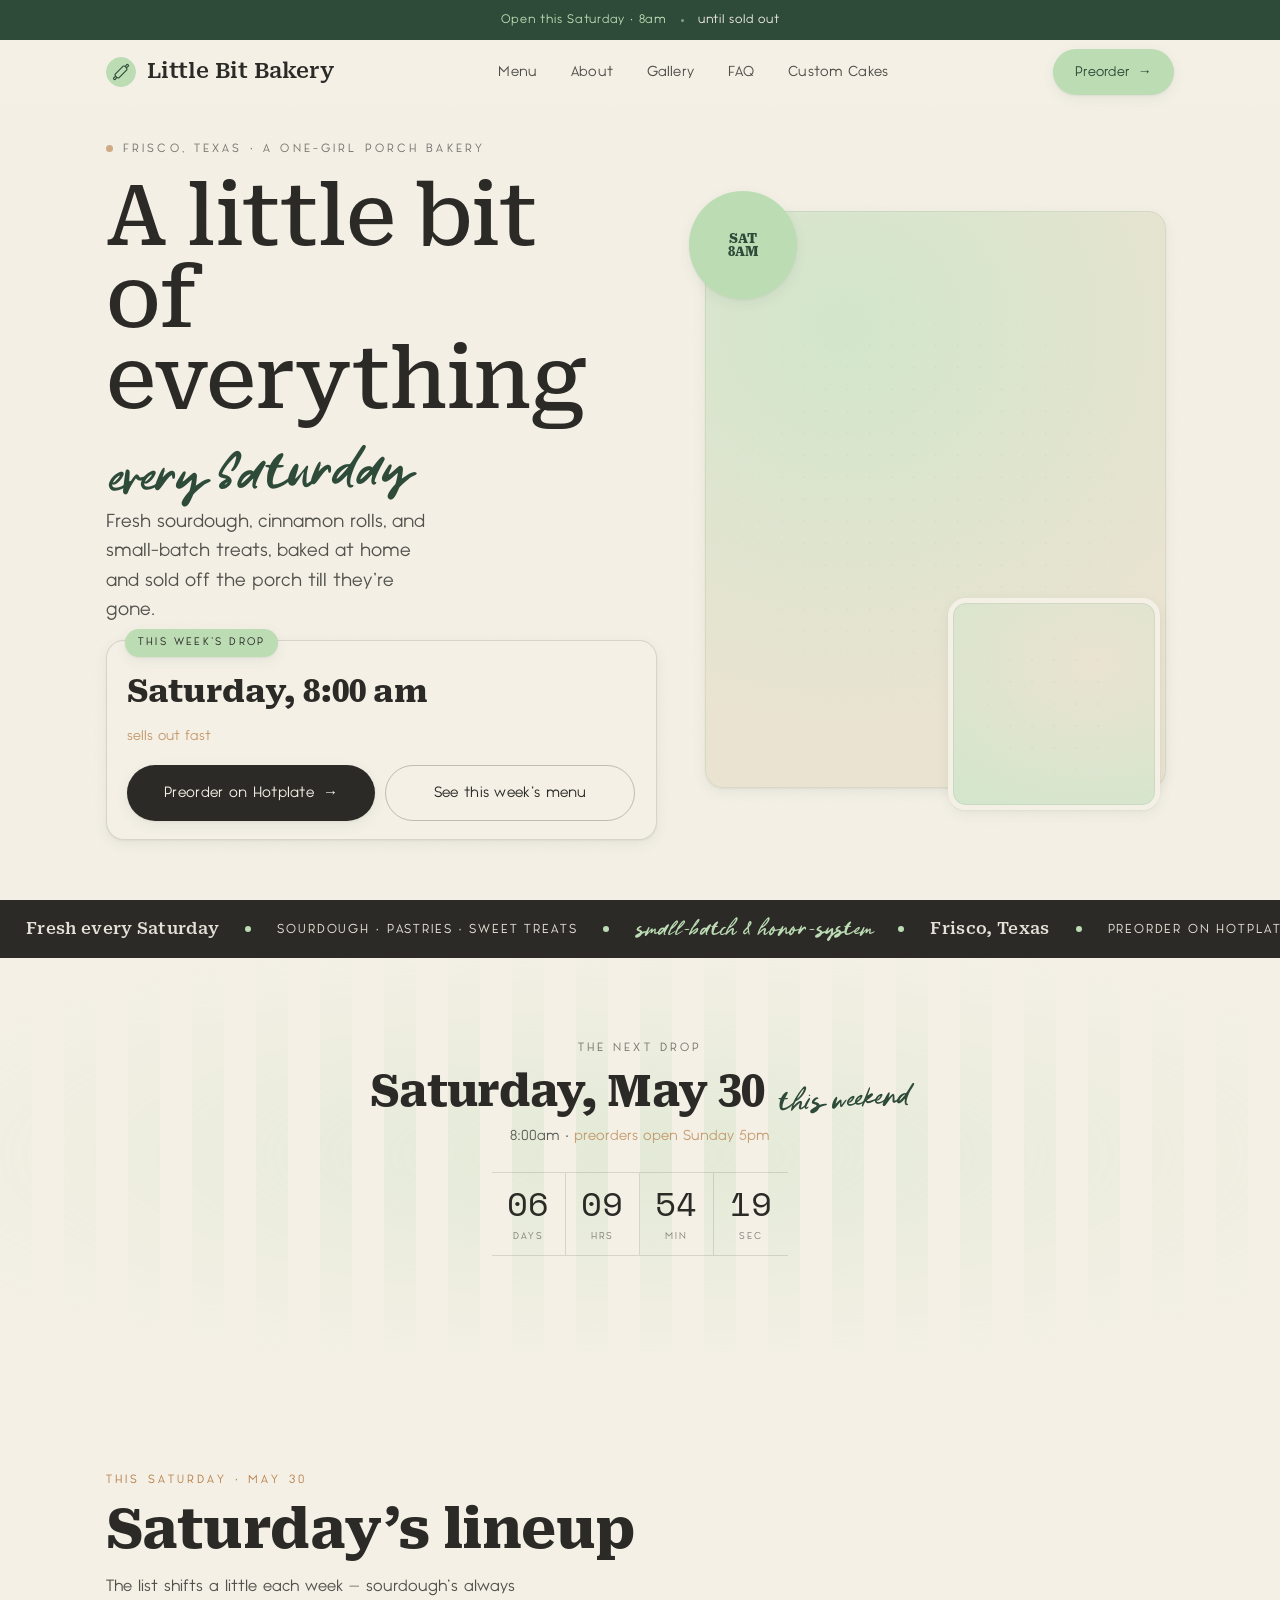
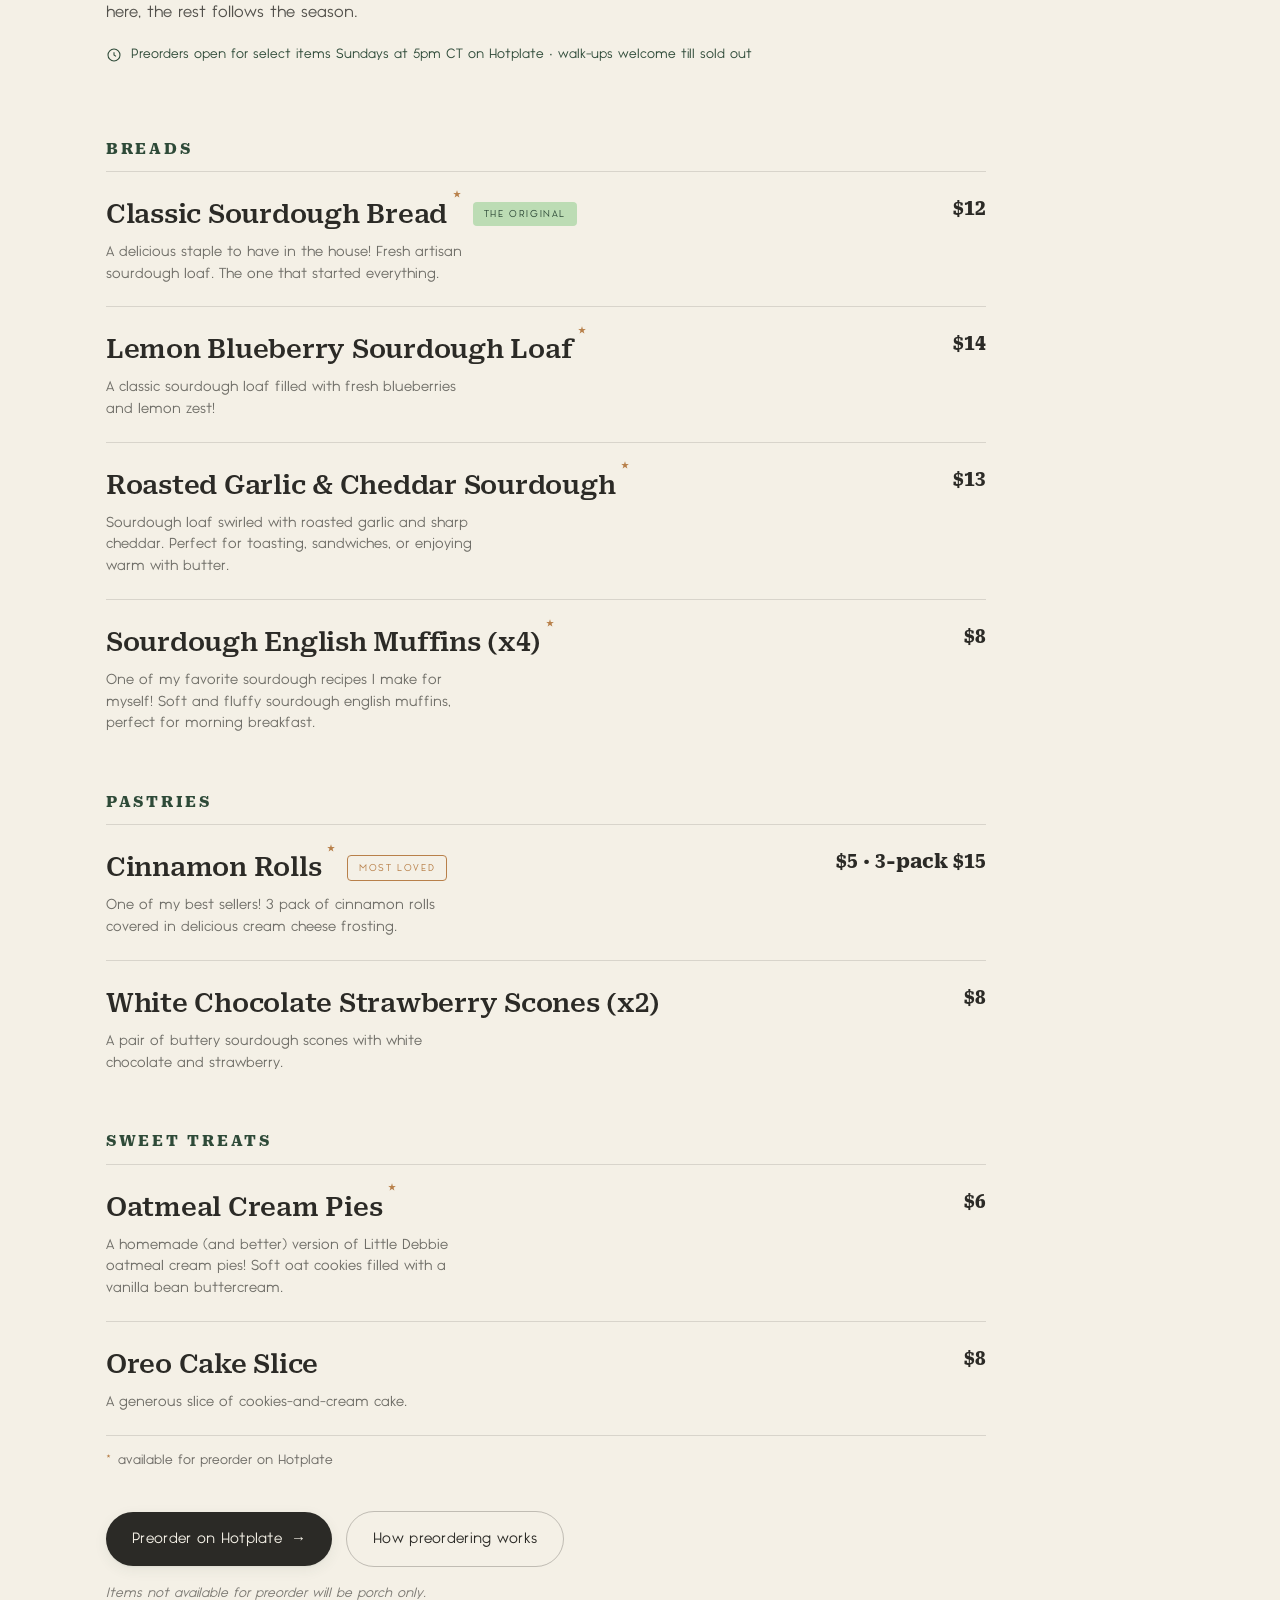
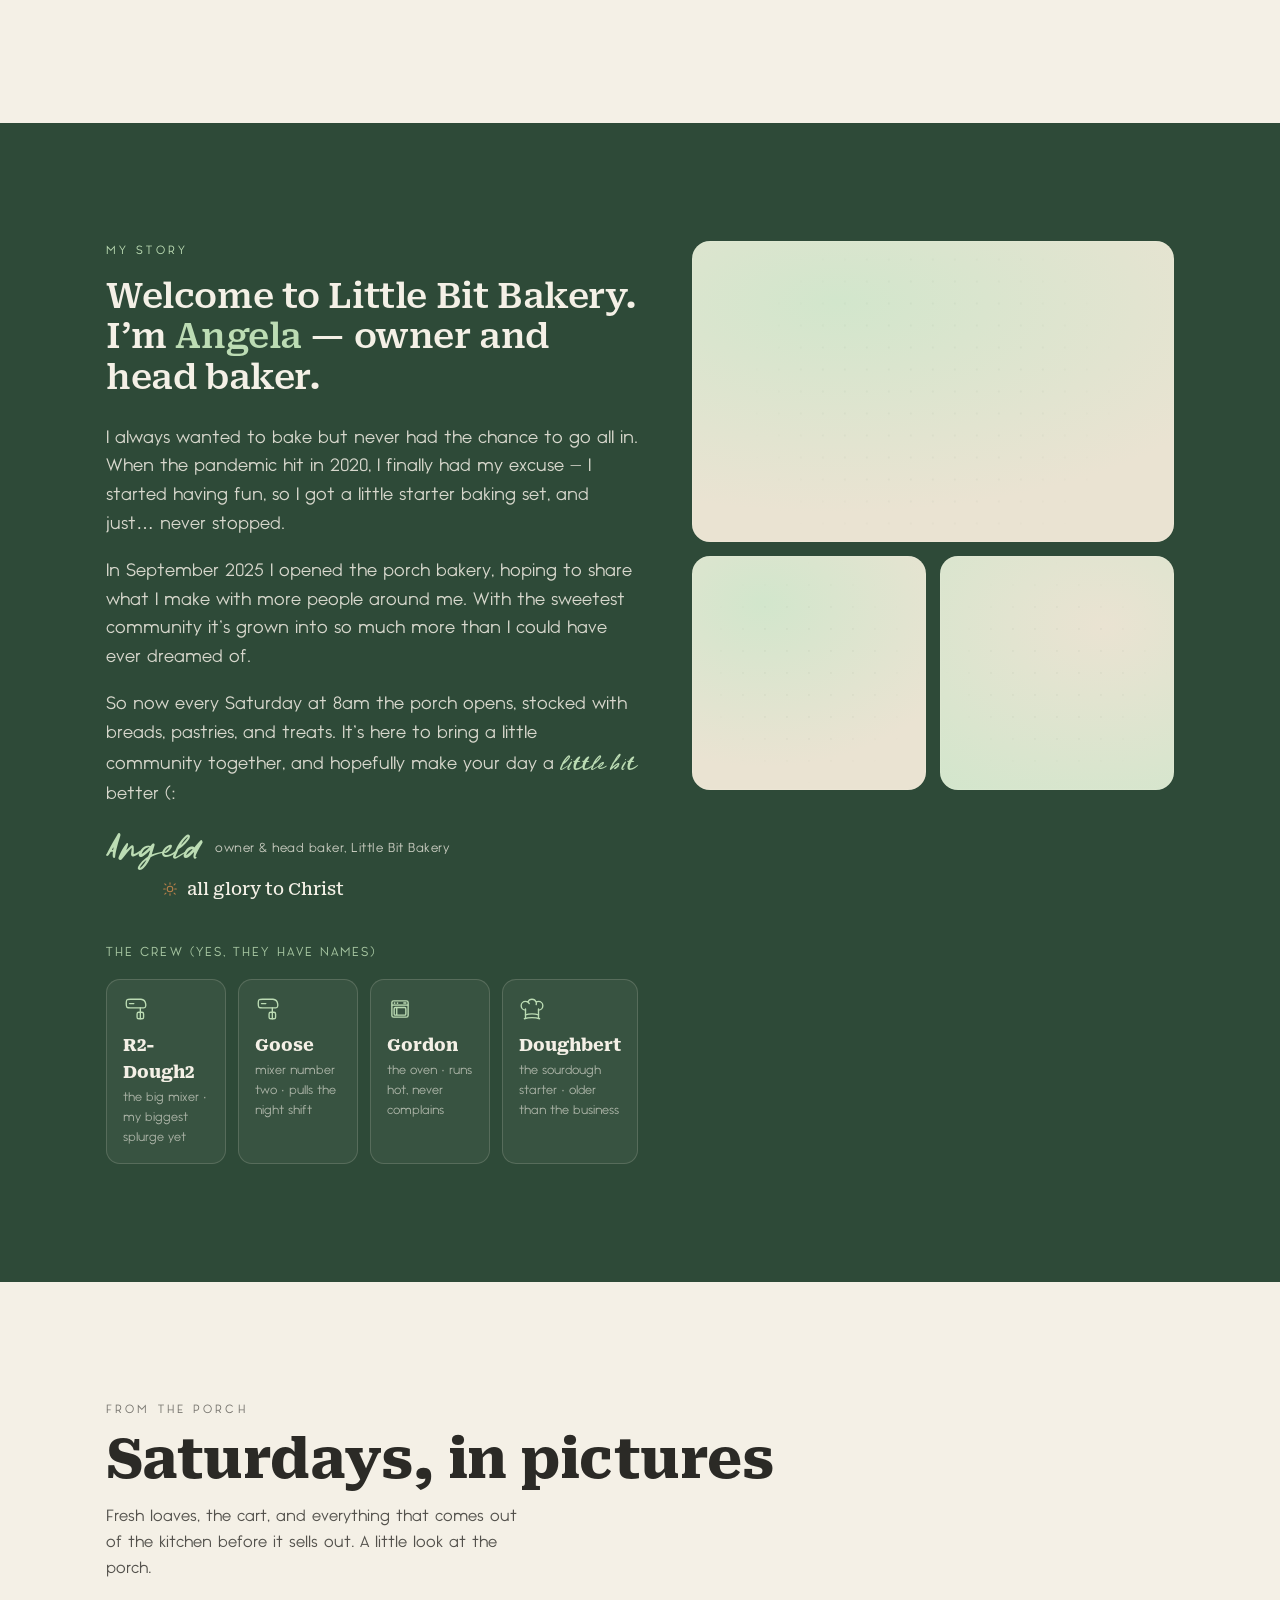
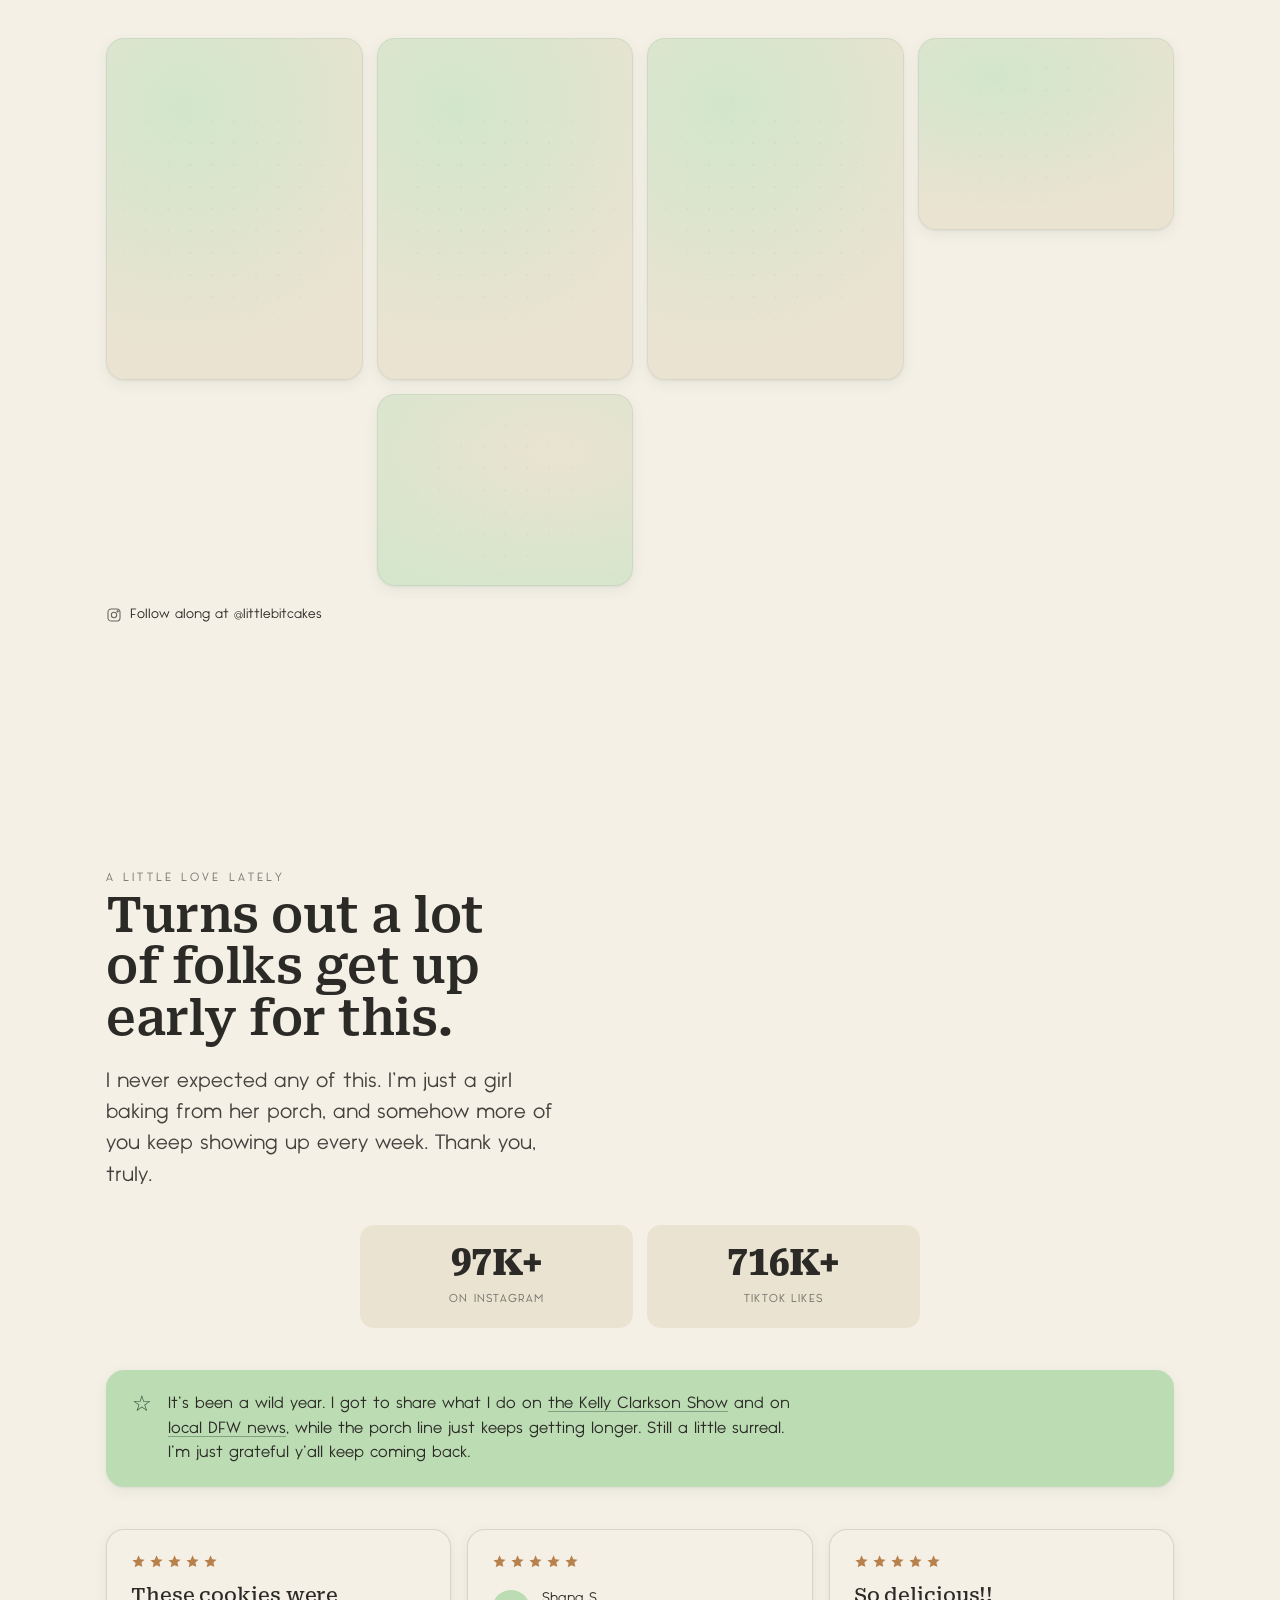
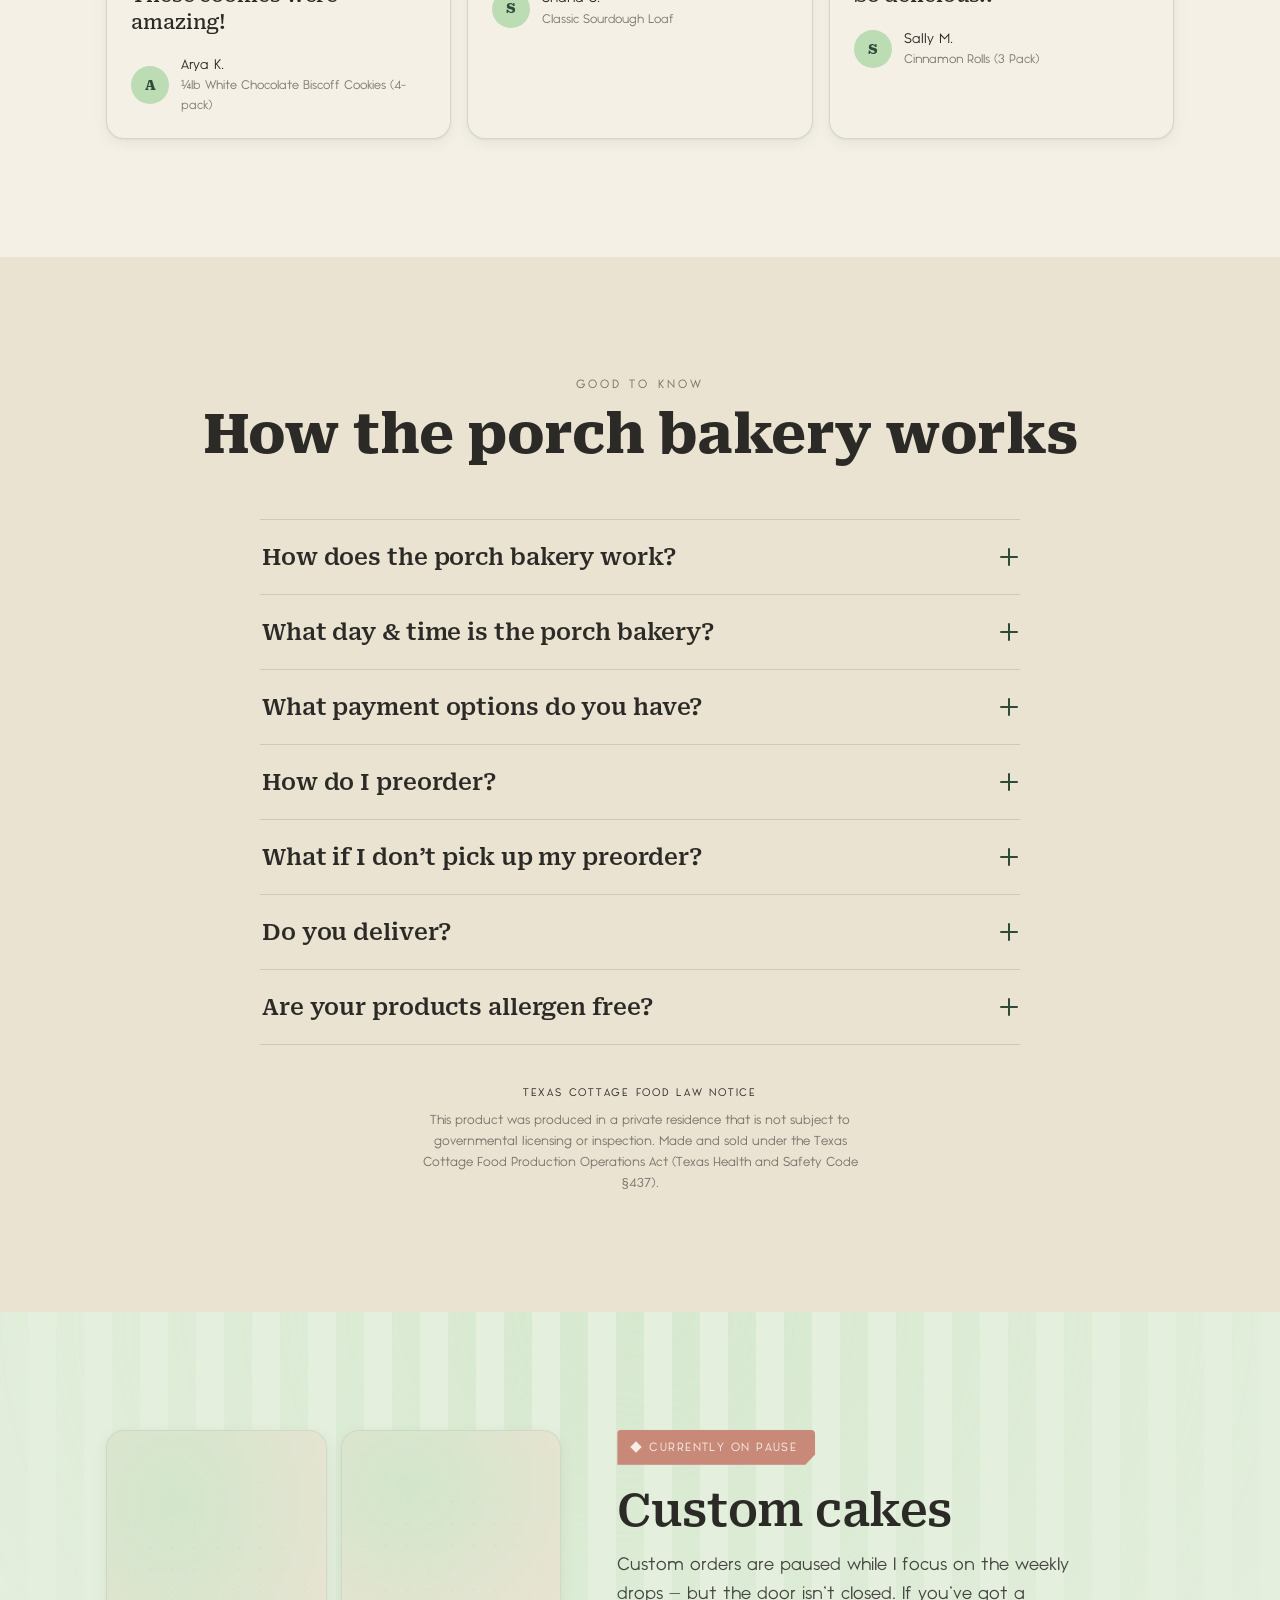
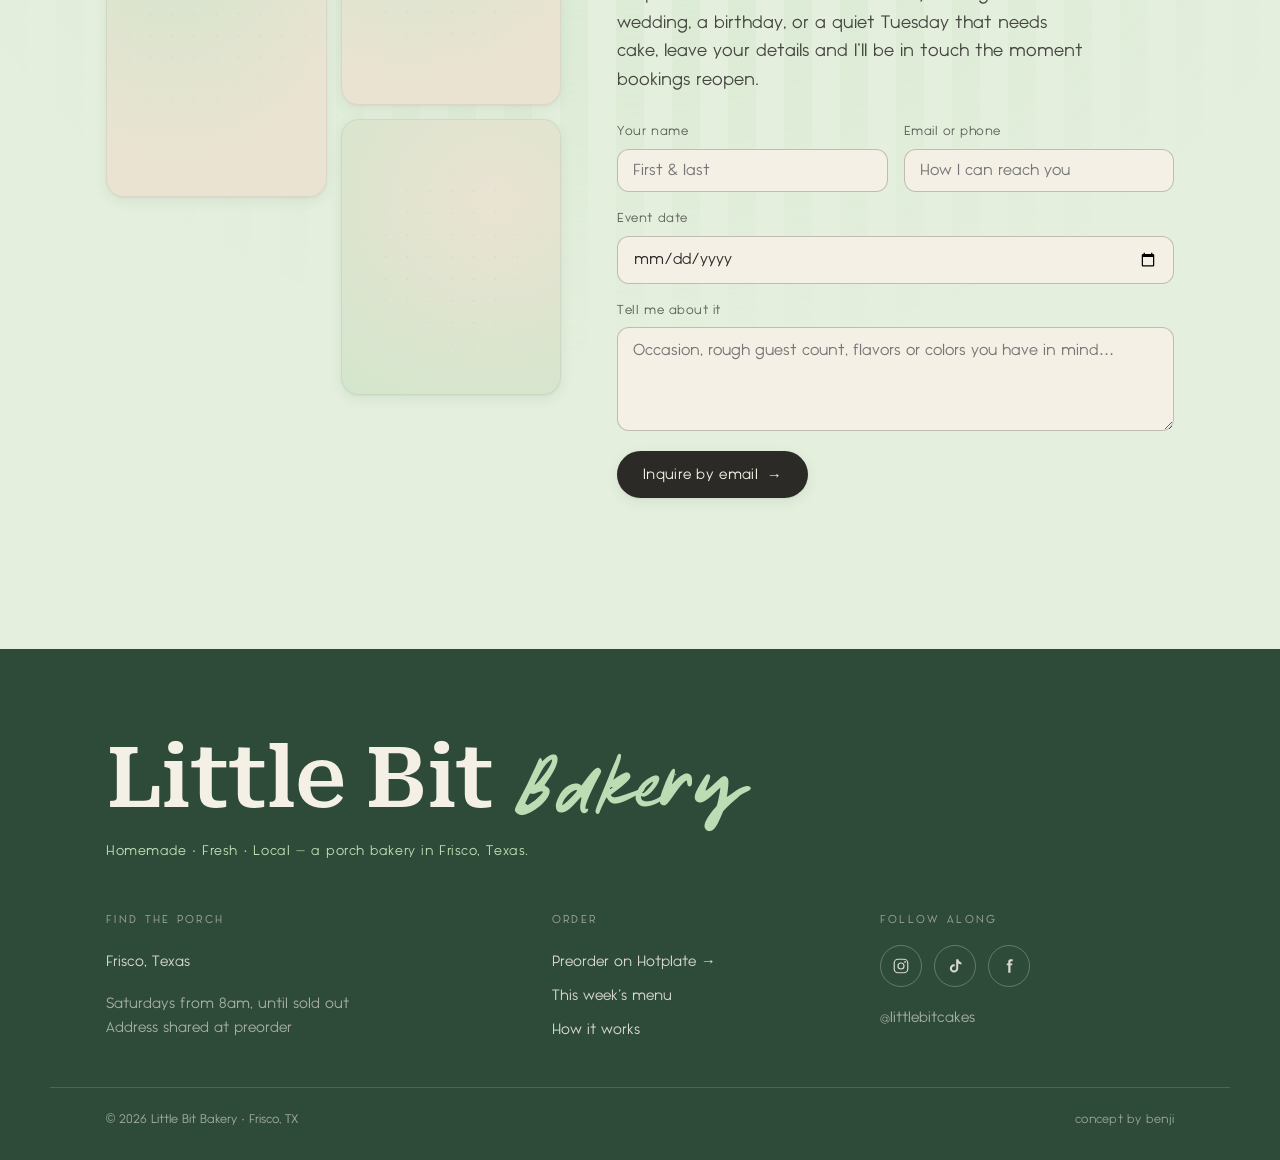
==== commit 00ab77df: "Add files via upload" ====
--- a/index.html
+++ b/index.html
@@ -240,16 +240,16 @@
    remove). visibility is delayed on close so the slide-up animation still
    plays, then it goes fully hidden. */
 .drawer{
-  position:fixed;left:0;right:0;top:104px;z-index:48;
+  position:fixed;left:0;right:0;top:var(--drawer-top,104px);z-index:48;
   background:var(--paper);
   border-bottom:1px solid var(--line);
-  transform:translateY(-101vh);
+  transform:translateY(calc(-100% - 104px)); /* clears its own height + offset exactly — no excess over-travel */
   visibility:hidden;
-  transition:transform .45s cubic-bezier(.4,0,.2,1), visibility 0s linear .45s;
-  max-height:calc(100vh - 104px);overflow-y:auto;
+  transition:transform .42s var(--ease), box-shadow .42s var(--ease), visibility 0s linear .42s;
+  max-height:calc(100vh - var(--drawer-top,104px));overflow-y:auto;
   will-change:transform;backface-visibility:hidden;
 }
-.drawer.open{transform:translateY(0);visibility:visible;box-shadow:var(--shadow-m);transition:transform .42s var(--ease), visibility 0s}
+.drawer.open{transform:translateY(0);visibility:visible;box-shadow:var(--shadow-m);transition:transform .42s var(--ease), box-shadow .42s var(--ease), visibility 0s}
 .drawer nav{display:flex;flex-direction:column;padding:10px var(--gut) 24px}
 .drawer nav a{font-family:var(--serif);font-weight:600;font-size:24px;padding:15px 0;border-bottom:1px solid var(--line);-webkit-tap-highlight-color:transparent;outline:none;transition:color .15s var(--ease)}
 .drawer nav a:active{color:var(--pine)}
@@ -365,18 +365,19 @@
    BLACK TICKER — hero → countdown divider
    ========================================================= */
 .ticker{background:var(--ink);color:var(--cream);overflow:hidden;padding:13px 0;position:relative;z-index:3}
-.ticker-track{display:flex;align-items:center;gap:0;width:max-content;animation:march 34s linear infinite}
+.ticker-track{display:flex;align-items:center;gap:0;width:max-content;animation:march 34s linear infinite;will-change:transform;backface-visibility:hidden}
 .ticker .ti{font-family:var(--sans);font-size:13px;letter-spacing:.14em;text-transform:uppercase;white-space:nowrap;padding:0 26px;opacity:.92}
 .ticker .ti-serif{font-family:var(--serif);font-weight:600;text-transform:none;letter-spacing:.02em;font-size:16px}
 .ticker .ti-script{font-family:var(--script);text-transform:none;letter-spacing:0;font-size:20px;opacity:1;color:var(--sage)}
 .ticker .td{width:6px;height:6px;border-radius:50%;background:var(--sage);flex:none}
-@keyframes march{from{transform:translateX(0)}to{transform:translateX(-50%)}}
+@keyframes march{from{transform:translate3d(0,0,0)}to{transform:translate3d(-50%,0,0)}}
 
 /* =========================================================
    TOP BANNER — static, scrolls away naturally
    ========================================================= */
 .topbar{
   background:var(--pine);color:var(--cream);
+  position:relative;z-index:60; /* solid pine masks the drawer sliding up behind it; relative => still in normal flow, still scrolls away */
 }
 .topbar-row{
   display:flex;align-items:center;justify-content:center;gap:14px;
@@ -1137,6 +1138,25 @@
   var hamb=document.getElementById('hamb');
   var drawer=document.getElementById('drawer');
   var scrollLockY=0;
+  /* one calm, continuous eased scroll used by every in-page nav jump (no native snap, no top-jump) */
+  var reduceMQ=window.matchMedia('(prefers-reduced-motion: reduce)');
+  function navHeight(){ return nav.getBoundingClientRect().height || 64; }
+  function targetY(el){ return Math.max(0, el.getBoundingClientRect().top + window.pageYOffset - navHeight() - 8); }
+  function easeInOutCubic(p){ return p<0.5 ? 4*p*p*p : 1-Math.pow(-2*p+2,3)/2; }
+  var scrollRAF=0;
+  function smoothTo(y){
+    if(scrollRAF){ cancelAnimationFrame(scrollRAF); scrollRAF=0; }
+    var start=window.pageYOffset, dist=y-start;
+    if(reduceMQ.matches || Math.abs(dist)<2){ window.scrollTo(0,y); return; }
+    var dur=700, t0=null;
+    function step(ts){
+      if(t0===null) t0=ts;
+      var p=Math.min(1,(ts-t0)/dur);
+      window.scrollTo(0, start + dist*easeInOutCubic(p));
+      if(p<1){ scrollRAF=requestAnimationFrame(step); } else { scrollRAF=0; }
+    }
+    scrollRAF=requestAnimationFrame(step);
+  }
   function openDrawer(){
     scrollLockY=window.scrollY;
     /* measure where the nav actually sits right now (banner visible at top => ~104, scrolled => ~64) */
@@ -1154,22 +1174,16 @@
        Unlocking mid-slide would snap --drawer-top back to 104 and cause a hitch. */
     var unlock=function(){
       drawer.removeEventListener('transitionend',onEnd);
+      /* Restore the real scroll position in the SAME tick we drop position:fixed.
+         This is the root fix for both the off-hero "blank flash" and the nav "jump to top":
+         the page never reflows at scrollTop 0. */
       document.body.classList.remove('menu-open');
       document.body.style.top='';
       document.body.style.removeProperty('--drawer-top');
+      window.scrollTo(0,scrollLockY);
       if(navTarget){
-        /* navigate to the chosen section, offset for the sticky nav height */
         var el=document.querySelector(navTarget);
-        if(el){
-          var navH=nav.getBoundingClientRect().height || 64;
-          var y=Math.max(0, el.getBoundingClientRect().top + window.pageYOffset - navH - 8);
-          window.scrollTo({top:y, behavior:'smooth'});
-        } else {
-          window.scrollTo(0,scrollLockY);
-        }
-      } else {
-        /* plain close (X / backdrop) — restore where the user was */
-        window.scrollTo(0,scrollLockY);
+        if(el){ smoothTo(targetY(el)); }   /* one continuous eased scroll from where the user was */
       }
     };
     var onEnd=function(e){ if(e.target===drawer && e.propertyName==='transform'){ unlock(); } };
@@ -1282,17 +1296,17 @@
   }
   tick(); setInterval(tick,1000);
 
-  /* smooth scroll for in-page nav jumps (offset for sticky nav) */
-  var reduce=window.matchMedia('(prefers-reduced-motion: reduce)').matches;
+  /* smooth scroll for in-page nav jumps (offset for sticky nav).
+     Skip links inside the drawer — those are handled by closeDrawer() so we never bind twice. */
   document.querySelectorAll('a[href^="#"]').forEach(function(a){
+    if(a.closest('#drawer')) return;
     a.addEventListener('click',function(ev){
       var id=a.getAttribute('href');
       if(id.length<2) return;
       var el=document.querySelector(id);
       if(!el) return;
       ev.preventDefault();
-      var y=el.getBoundingClientRect().top + window.scrollY - 58;
-      window.scrollTo({top:y, behavior: reduce ? 'auto':'smooth'});
+      smoothTo(targetY(el));
     });
   });
 
